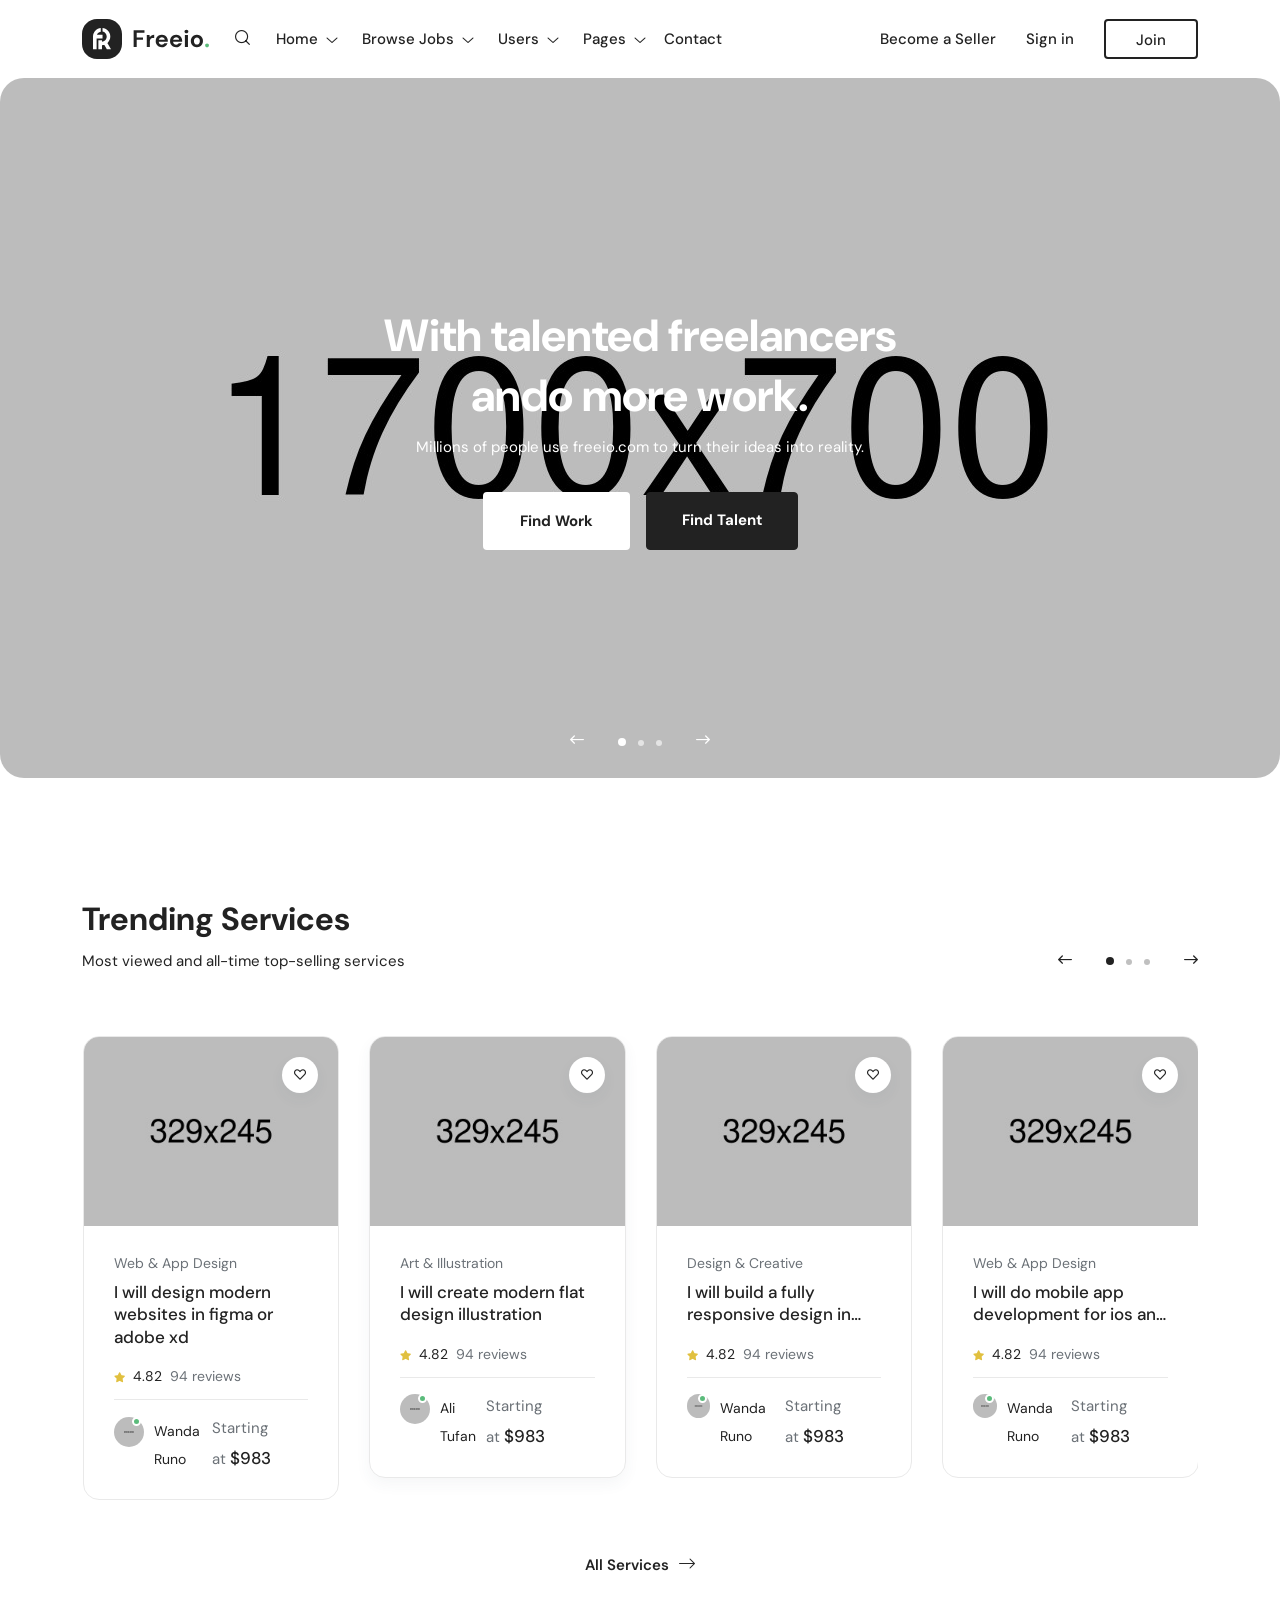
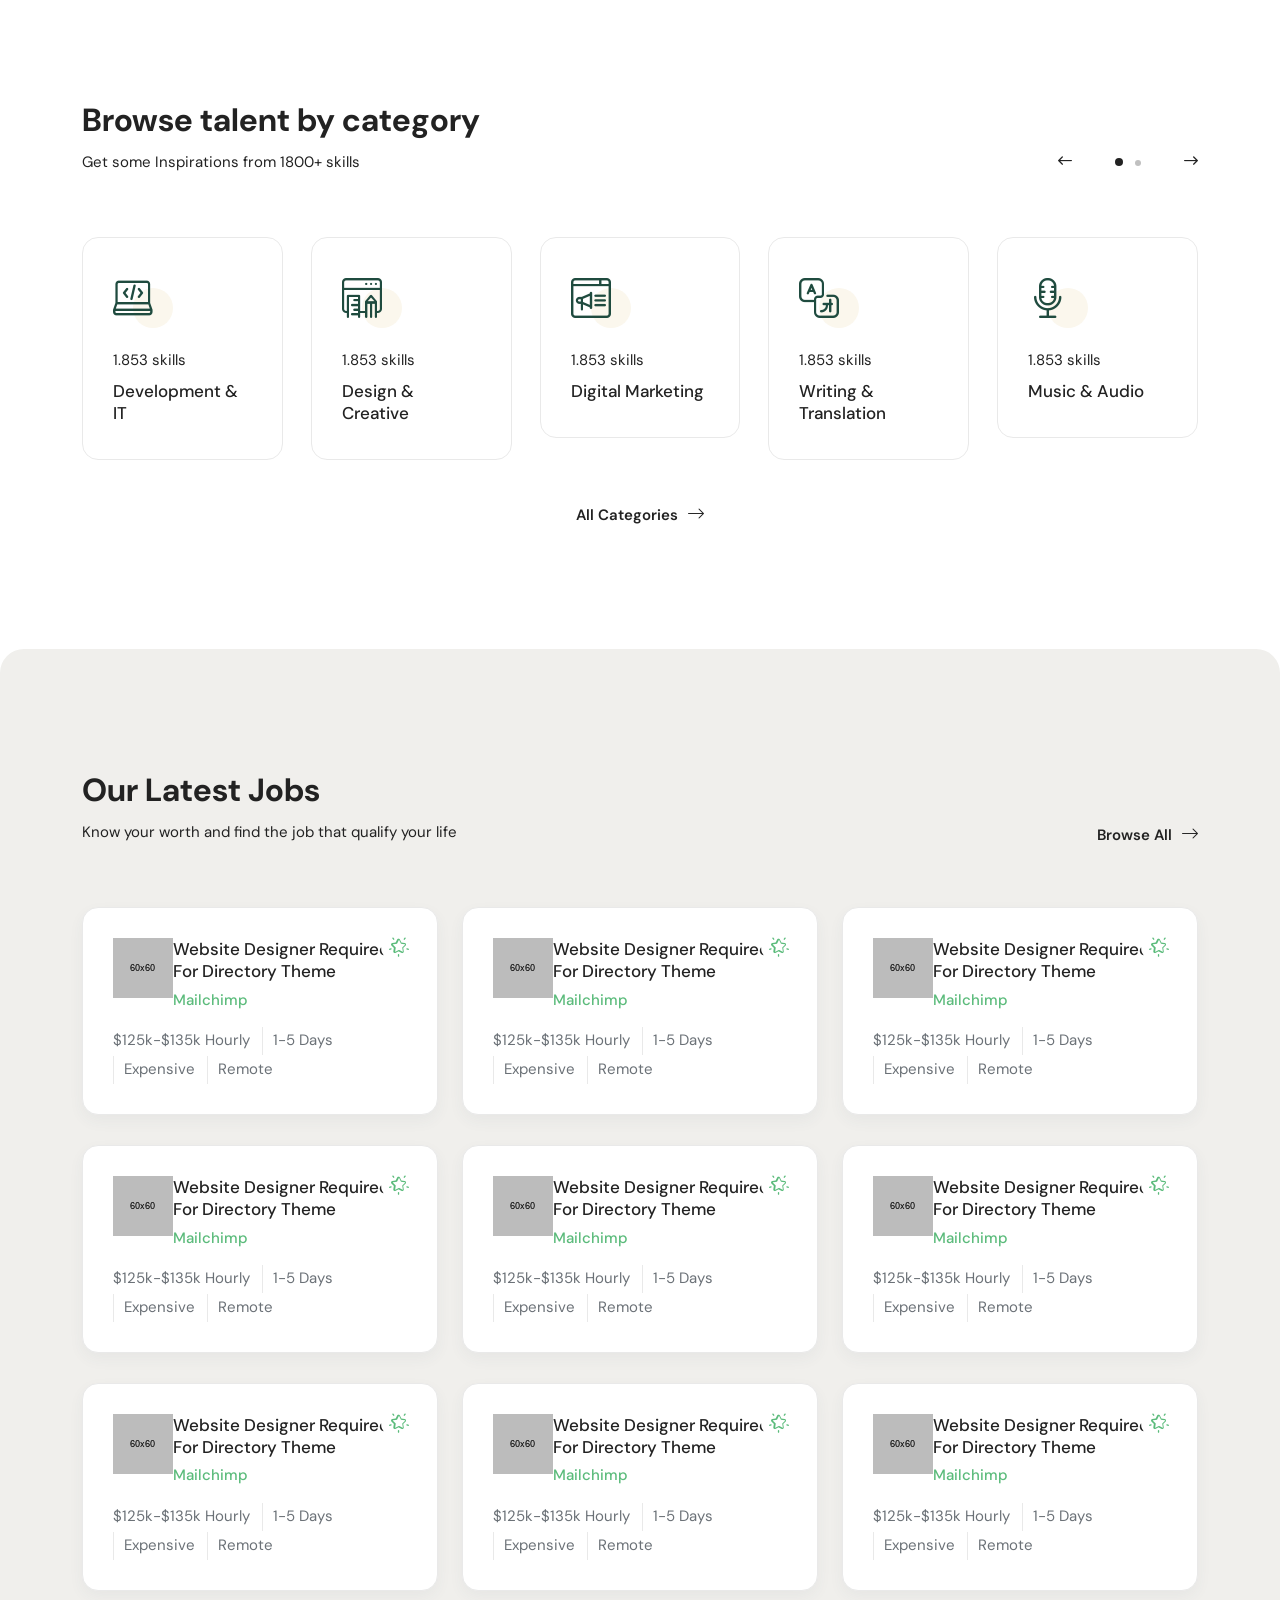
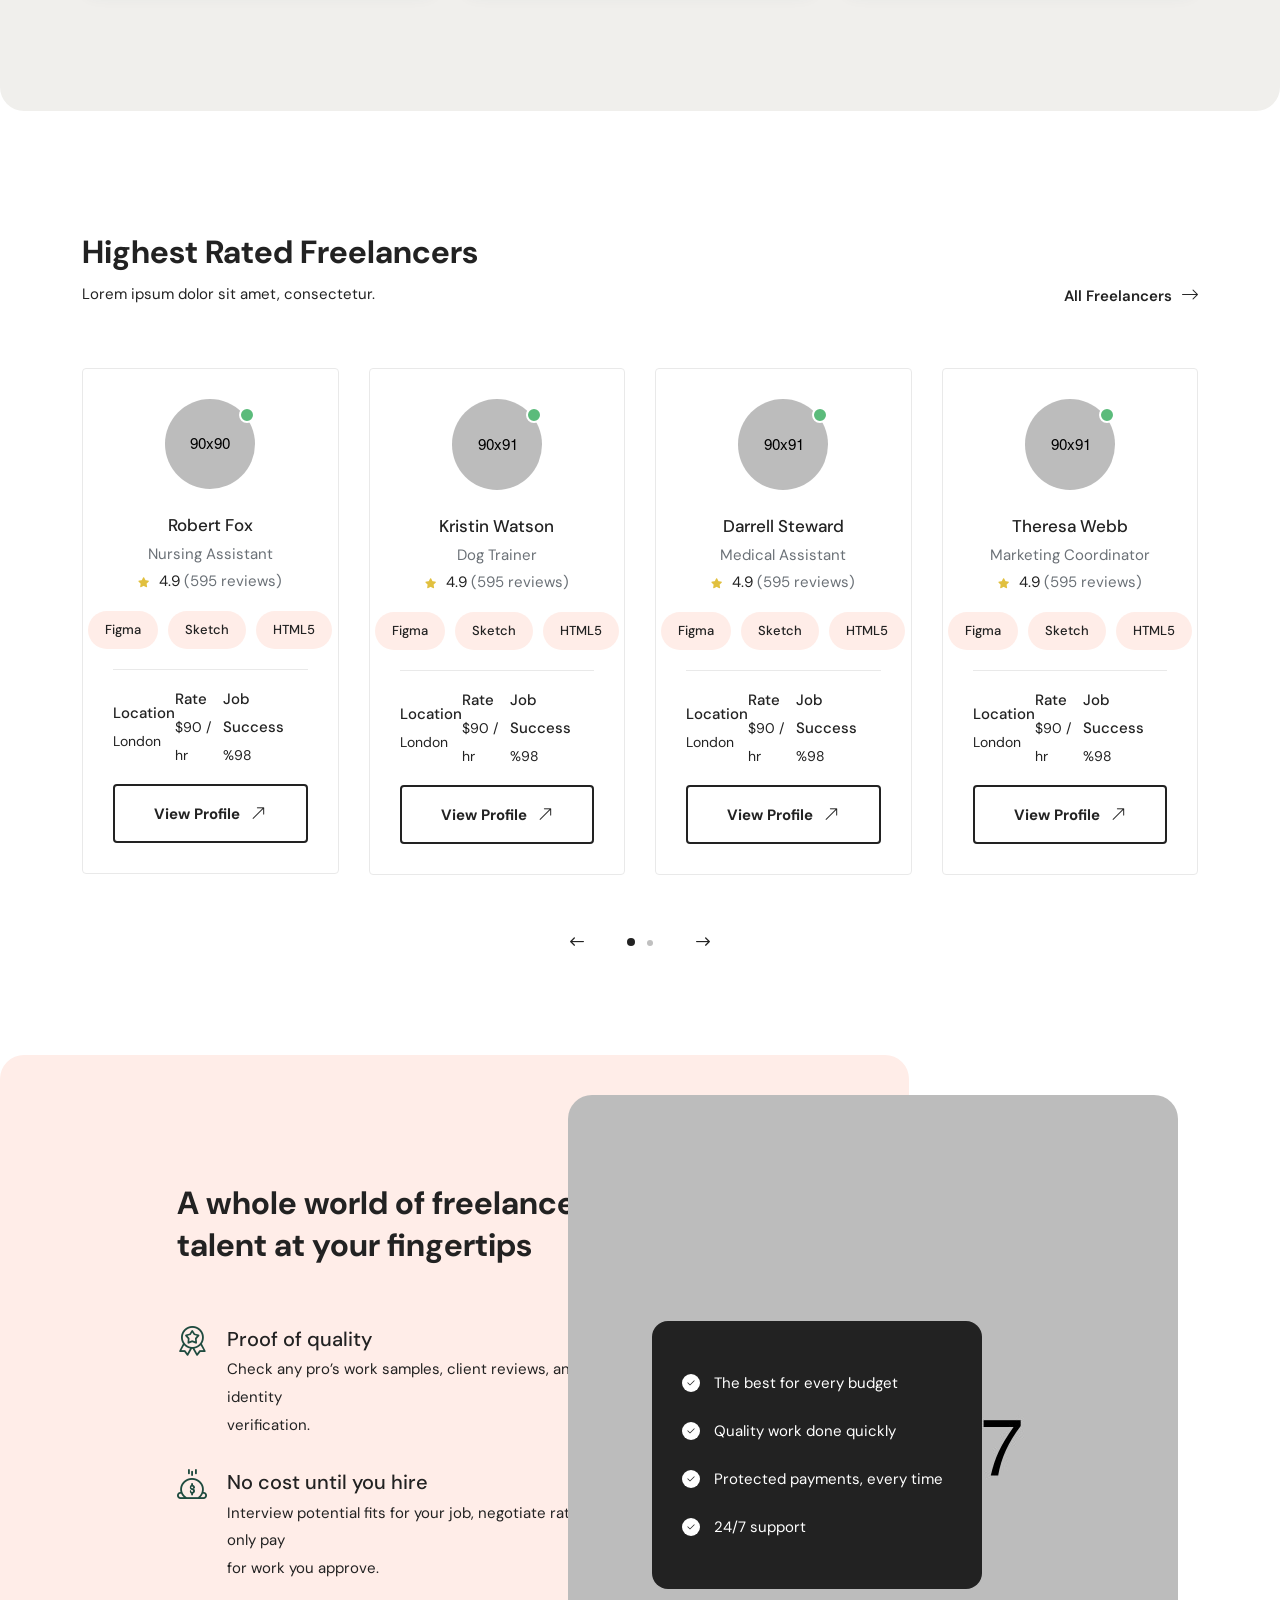
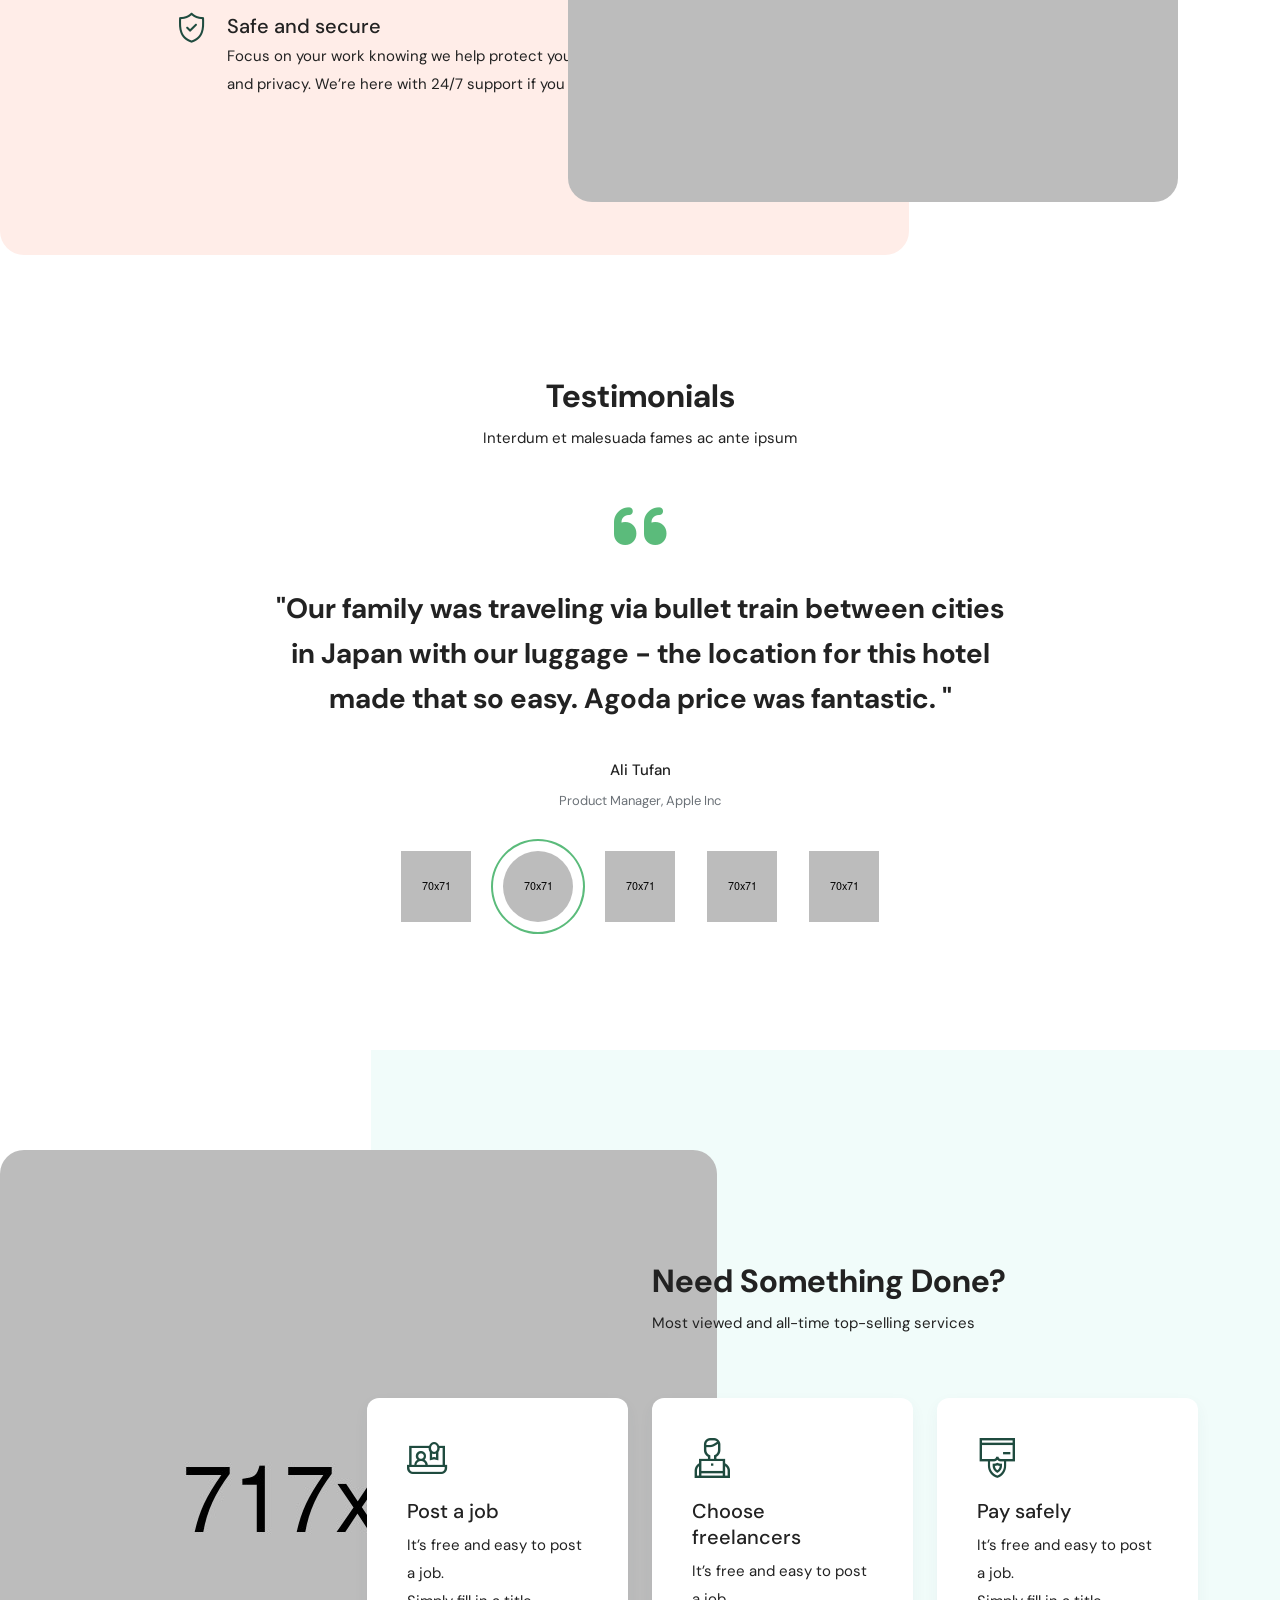
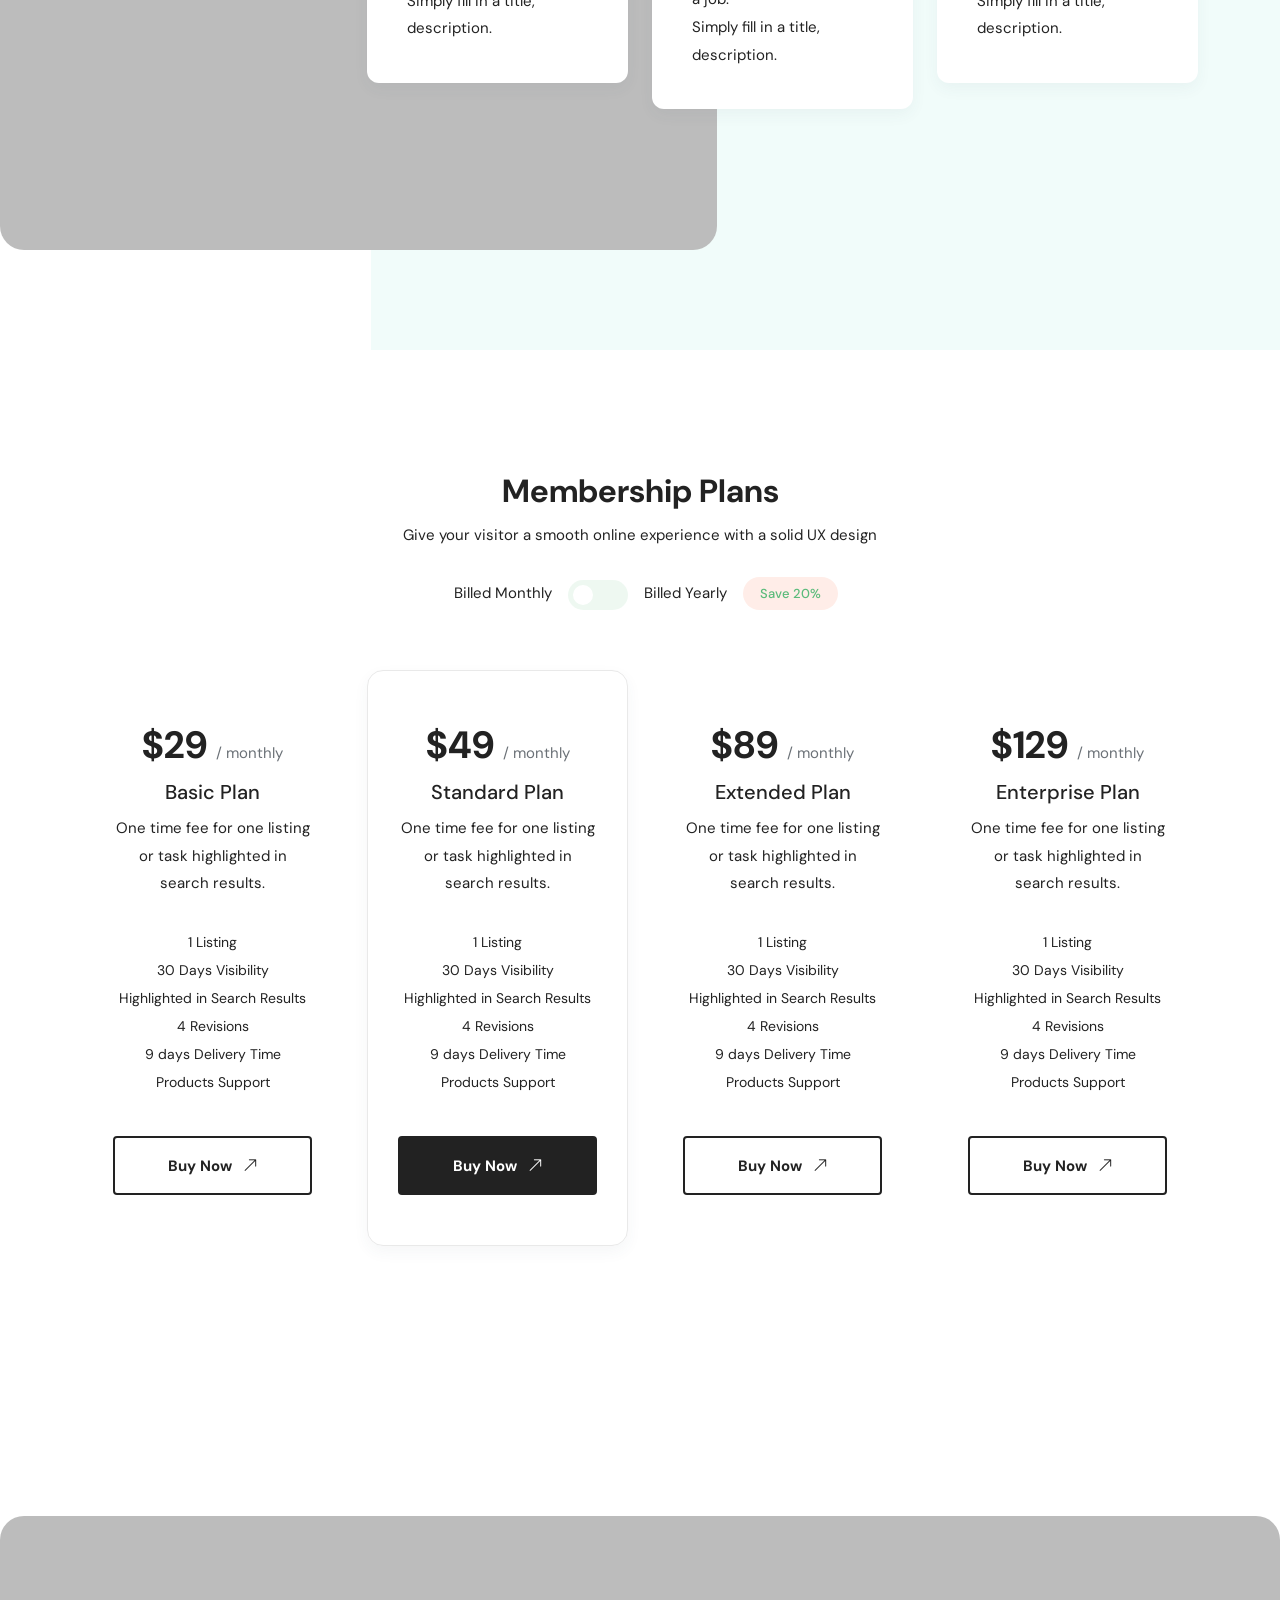
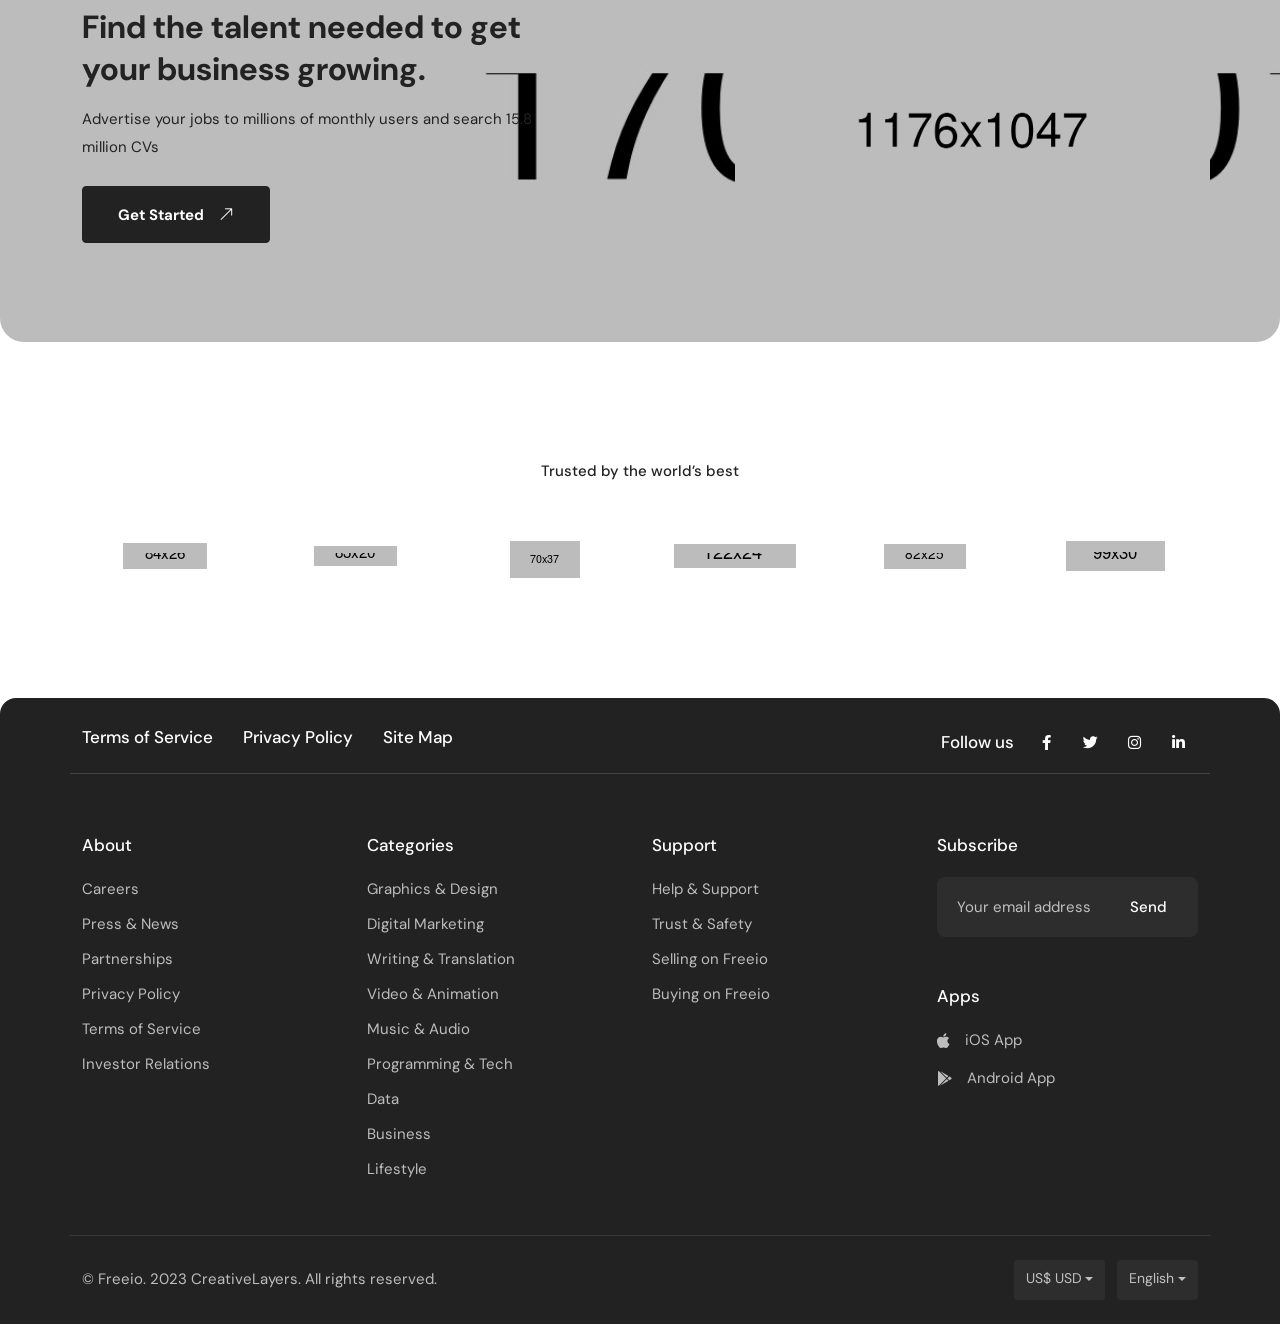
==== main-files/html/index10.html @ 16bd9bf5 "adding template" ====
<!DOCTYPE html>
<html dir="ltr" lang="en">
<head>
<meta charset="utf-8">
<meta http-equiv="X-UA-Compatible" content="IE=edge">
<meta name="viewport" content="width=device-width, initial-scale=1">
<meta name="keywords" content="bidding, fiverr, freelance marketplace, freelancers, freelancing, gigs, hiring, job board, job portal, job posting, jobs marketplace, peopleperhour, proposals, sell services, upwork">
<meta name="description" content="Freeio - Freelance Marketplace HTML Template">
<meta name="CreativeLayers" content="ATFN">
<!-- css file -->
<link rel="stylesheet" href="css/bootstrap.min.css">
<link rel="stylesheet" href="css/jquery-ui.min.css">
<link rel="stylesheet" href="css/ace-responsive-menu.css">
<link rel="stylesheet" href="css/menu.css">
<link rel="stylesheet" href="css/fontawesome.css">
<link rel="stylesheet" href="css/flaticon.css">
<link rel="stylesheet" href="css/bootstrap-select.min.css">
<link rel="stylesheet" href="css/animate.css">
<link rel="stylesheet" href="css/slider.css">
<link rel="stylesheet" href="css/style.css">
<link rel="stylesheet" href="css/ud-custom-spacing.css">
<!-- Responsive stylesheet -->
<link rel="stylesheet" href="css/responsive.css">
<!-- Title -->
<title>Freeio - Freelance Marketplace HTML Template</title>
<!-- Favicon -->
<link href="images/favicon.ico" sizes="128x128" rel="shortcut icon" type="image/x-icon" />
<link href="images/favicon.ico" sizes="128x128" rel="shortcut icon" />
<!-- Apple Touch Icon -->
<link href="images/apple-touch-icon-60x60.png" sizes="60x60" rel="apple-touch-icon">
<link href="images/apple-touch-icon-72x72.png" sizes="72x72" rel="apple-touch-icon">
<link href="images/apple-touch-icon-114x114.png" sizes="114x114" rel="apple-touch-icon">
<link href="images/apple-touch-icon-180x180.png" sizes="180x180" rel="apple-touch-icon">

<!-- HTML5 shim and Respond.js for IE8 support of HTML5 elements and media queries -->
<!-- WARNING: Respond.js doesn't work if you view the page via file:// -->
<!--[if lt IE 9]>
<script src="https://oss.maxcdn.com/html5shiv/3.7.3/html5shiv.min.js"></script>
<script src="https://oss.maxcdn.com/respond/1.4.2/respond.min.js"></script>
<![endif]-->

</head>
<body class="maxw1700 mx-auto">
<div class="wrapper ovh">
  <div class="preloader"></div>
  
  <!-- Main Header Nav -->
  <header class="header-nav nav-innerpage-style stricky main-menu border-0">
    <!-- Ace Responsive Menu -->
    <nav class="posr"> 
      <div class="container posr menu_bdrt1">
        <div class="row align-items-center justify-content-between">
          <div class="col-auto">
            <div class="d-flex align-items-center justify-content-between">
              <div class="logos mr20">
                <a class="header-logo logo2" href="index.html"><img src="images/header-logo-dark.svg" alt="Header Logo"></a>
              </div>
              <a class="login-info mr15" data-bs-toggle="modal" href="#exampleModalToggle" role="button"><span class="flaticon-loupe vam"></span></a>
              <!-- Responsive Menu Structure-->
              <ul id="respMenu" class="ace-responsive-menu" data-menu-style="horizontal">
                <li class="visible_list"> <a class="list-item" href="#"><span class="title">Home</span></a>
                  <!-- Level Two-->
                  <ul>
                    <li><a href="index.html">Home V1</a></li>
                    <li><a href="index2.html">Home V2</a></li>
                    <li><a href="index3.html">Home V3</a></li>
                    <li><a href="index4.html">Home V4</a></li>
                    <li><a href="index5.html">Home V5</a></li>
                    <li><a href="index6.html">Home V6</a></li>
                    <li><a href="index7.html">Home V7</a></li>
                    <li><a href="index8.html">Home V8</a></li>
                    <li><a href="index9.html">Home V9</a></li>
                    <li><a href="index10.html">Home V10</a></li>
                    <li><a href="index11.html">Home V11</a></li>
                    <li><a href="index12.html">Home V12</a></li>
                    <li><a href="index13.html">Home V13</a></li>
                    <li><a href="index14.html">Home V14</a></li>
                    <li><a href="index15.html">Home V15</a></li>
                    <li><a href="index16.html">Home V16</a></li>
                    <li><a href="index17.html">Home V17</a></li>
                    <li><a href="index18.html">Home V18</a></li>
                    <li><a href="index19.html">Home V19</a></li>
                    <li><a href="index20.html">Home V20</a></li>
                  </ul>
                </li>
                <li class="visible_list"> <a class="list-item" href="#"><span class="title">Browse Jobs</span></a>
                  <ul >
                    <li> <a href="#"><span class="title">Services</span></a>
                      <ul>
                        <li><a href="page-service-v1.html">Service v1</a></li>
                        <li><a href="page-service-v2.html">Service v2</a></li>
                        <li><a href="page-service-v3.html">Service v3</a></li>
                        <li><a href="page-service-v4.html">Service v4</a></li>
                        <li><a href="page-service-v5.html">Service v5</a></li>
                        <li><a href="page-service-v6.html">Service v6</a></li>
                        <li><a href="page-service-v7.html">Service v7</a></li>
                        <li><a href="page-service-all.html">Service All</a></li>
                        <li><a href="page-service-single.html">Service Single</a></li>
                        <li><a href="page-service-single-v1.html">Single V1</a></li>
                        <li><a href="page-service-single-v2.html">Single V2</a></li>
                      </ul>
                    </li>
                    <li> <a href="#"><span class="title">Projects</span></a>
                      <ul>
                        <li><a href="page-project-v1.html">Project v1</a></li>
                        <li><a href="page-project-list-v1.html">List v1</a></li>
                        <li><a href="page-project-list-v2.html">List v2</a></li>
                        <li><a href="page-project-list-v3.html">List v3</a></li>
                        <li><a href="page-project-single.html">Project Single</a></li>
                        <li><a href="page-project-single-v1.html">Single V1</a></li>
                        <li><a href="page-project-single-v2.html">Single V2</a></li>
                      </ul>
                    </li>
                    <li> <a href="#"><span class="title">Job View</span></a>
                      <ul>
                        <li><a href="page-job-list-v1.html">Job list v1</a></li>
                        <li><a href="page-job-list-v2.html">Job list v2</a></li>
                        <li><a href="page-job-list-v3.html">Job list V3</a></li>
                        <li><a href="page-job-list-single.html">Job Single</a></li>
                      </ul>
                    </li>
                  </ul>
                </li>
                <li class="visible_list"> <a class="list-item" href="#"><span class="title">Users</span></a>
                  <ul>
                    <li> <a href="#"><span class="title">Dashboard</span></a>
                      <ul>
                        <li><a href="page-dashboard.html">Dashboard</a></li>
                        <li><a href="page-dashboard-proposal.html">Proposal</a></li>
                        <li><a href="page-dashboard-save.html">Saved</a></li>
                        <li><a href="page-dashboard-message.html">Message</a></li>
                        <li><a href="page-dashboard-reviews.html">Reviews</a></li>
                        <li><a href="page-dashboard-invoice.html">Invoice</a></li>
                        <li><a href="page-dashboard-payouts.html">Payouts</a></li>
                        <li><a href="page-dashboard-statement.html">Statement</a></li>
                        <li><a href="page-dashboard-manage-service.html">Manage Service</a></li>
                        <li><a href="page-dashboard-add-service.html">Add Services</a></li>
                        <li><a href="page-dashboard-manage-jobs.html">Manage Jobs</a></li>
                        <li><a href="page-dashboard-manage-project.html">Manage Project</a></li>
                        <li><a href="page-dashboard-create-project.html">Create Project</a></li>
                        <li><a href="page-dashboard-profile.html">My Profile</a></li>
                      </ul>
                    </li>
                    <li> <a href="#"><span class="title">Employee</span></a>
                      <ul>
                        <li><a href="page-employee-v1.html">Employee V1</a></li>
                        <li><a href="page-employee-v2.html">Employee V2</a></li>
                        <li><a href="page-employee-single.html">Employee Single</a></li>
                      </ul>
                    </li>
                    <li> <a href="#"><span class="title">Freelancer</span></a>
                      <ul>
                        <li><a href="page-freelancer-v1.html">Freelancer V1</a></li>
                        <li><a href="page-freelancer-v2.html">Freelancer V2</a></li>
                        <li><a href="page-freelancer-v3.html">Freelancer V3</a></li>
                        <li><a href="page-freelancer-list-v1.html">List V1</a></li>
                        <li><a href="page-freelancer-list-v2.html">List V2</a></li>
                        <li><a href="page-freelancer-list-v3.html">List V3</a></li>
                        <li><a href="page-freelancer-single.html">Freelancer Single</a></li>
                        <li><a href="page-freelancer-single-v1.html">Single V1</a></li>
                        <li><a href="page-freelancer-single-v2.html">Single V2</a></li>
                      </ul>
                    </li>
                    <li> <a href="page-become-seller.html"><span class="title">Become Seller</span></a></li>
                  </ul>
                </li>
                <li class="visible_list"> <a class="list-item" href="#"><span class="title">Pages</span></a>
                  <ul>
                    <li> <a href="#"><span class="title">About</span></a>
                      <ul>
                        <li><a href="page-about.html">About v1</a></li>
                        <li><a href="page-about-v2.html">About v2</a></li>
                      </ul>
                    </li>
                    <li> <a href="#"><span class="title">Blog</span></a>
                      <ul>
                        <li><a href="page-blog-v1.html">List V1</a></li>
                        <li><a href="page-blog-v2.html">List V2</a></li>
                        <li><a href="page-blog-v3.html">List V3</a></li>
                        <li><a href="page-blog-single.html">Single</a></li>
                      </ul>
                    </li>
                    <li> <a href="#"><span class="title">Shop</span></a>
                      <ul>
                        <li><a href="page-shop.html">List</a></li>
                        <li><a href="page-shop-single.html">Single</a></li>
                        <li><a href="page-shop-cart.html">Cart</a></li>
                        <li><a href="page-shop-checkout.html">Checkout</a></li>
                        <li><a href="page-shop-order.html">Order</a></li>
                      </ul>
                    </li>
                    <li><a href="page-contact.html">Contact</a></li>
                    <li><a href="page-error.html">404</a></li>
                    <li><a href="page-faq.html">Faq</a></li>
                    <li><a href="page-help.html">Help</a></li>
                    <li><a href="page-invoice.html">Invoices</a></li>
                    <li><a href="page-login.html">Login</a></li>
                    <li><a href="page-pricing.html">Pricing</a></li>
                    <li><a href="page-register.html">Register</a></li>
                    <li><a href="page-terms.html">Terms</a></li>
                    <li><a href="page-ui-element.html">UI Elements</a></li>
                  </ul>
                </li>
                <li> <a class="list-item" href="page-contact.html">Contact</a></li>
              </ul>
            </div>
          </div>
          <div class="col-auto">
            <div class="d-flex align-items-center">
              <a class="login-info mx15-lg mx30" href="page-become-seller.html"><span class="d-none d-xl-inline-block">Become a</span> Seller</a>
              <a class="login-info mr15-lg mr30" href="page-login.html">Sign in</a>
              <a class="ud-btn btn-white2 add-joining at-home10" href="page-register.html">Join</a>
            </div>
          </div>
        </div>
      </div>
    </nav>
  </header>
  <!-- Search Modal -->
  <div class="search-modal">
    <div class="modal fade" id="exampleModalToggle" aria-hidden="true" aria-labelledby="exampleModalToggleLabel" tabindex="-1">
      <div class="modal-dialog modal-lg">
        <div class="modal-content">
          <div class="modal-header">
            <h5 class="modal-title" id="exampleModalToggleLabel"></h5>
            <button type="button" class="btn-close" data-bs-dismiss="modal" aria-label="Close"><i class="fal fa-xmark"></i></button>
          </div>
          <div class="modal-body">
            <div class="popup-search-field search_area">
              <input type="text" class="form-control border-0" placeholder="What service are you looking for today?">
              <label><span class="far fa-magnifying-glass"></span></label>
              <button class="ud-btn btn-thm" type="submit">Search</button>
            </div>
          </div>
        </div>
      </div>
    </div>
  </div>

  <div class="hiddenbar-body-ovelay"></div>

  <!-- Mobile Nav  -->
  <div id="page" class="mobilie_header_nav stylehome1">
    <div class="mobile-menu">
      <div class="header bdrb1">
        <div class="menu_and_widgets">
          <div class="mobile_menu_bar d-flex justify-content-between align-items-center">
            <a class="mobile_logo" href="#"><img src="images/header-logo-dark.svg" alt=""></a>
            <div class="right-side text-end">
              <a class="" href="page-login.html">join</a>
              <a class="menubar ml30" href="#menu"><img src="images/mobile-dark-nav-icon.svg" alt=""></a>
            </div>
          </div>
        </div>
        <div class="posr"><div class="mobile_menu_close_btn"><span class="far fa-times"></span></div></div>
      </div>
    </div>
    <!-- /.mobile-menu -->
    <nav id="menu" class="">
      <ul>
        <li><span>Home</span>
          <ul>
            <li><a href="index.html">Home V1</a></li>
            <li><a href="index2.html">Home V2</a></li>
            <li><a href="index3.html">Home V3</a></li>
            <li><a href="index4.html">Home V4</a></li>
            <li><a href="index5.html">Home V5</a></li>
            <li><a href="index6.html">Home V6</a></li>
            <li><a href="index7.html">Home V7</a></li>
            <li><a href="index8.html">Home V8</a></li>
            <li><a href="index9.html">Home V9</a></li>
            <li><a href="index10.html">Home V10</a></li>
            <li><a href="index11.html">Home V11</a></li>
            <li><a href="index12.html">Home V12</a></li>
            <li><a href="index13.html">Home V13</a></li>
            <li><a href="index14.html">Home V14</a></li>
            <li><a href="index15.html">Home V15</a></li>
            <li><a href="index16.html">Home V16</a></li>
            <li><a href="index17.html">Home V17</a></li>
            <li><a href="index18.html">Home V18</a></li>
            <li><a href="index19.html">Home V19</a></li>
            <li><a href="index20.html">Home V20</a></li>
          </ul>
        </li>
        <li><span>Browse Jobs</span>
          <ul>
            <li><span>Services</span>
              <ul>
                <li><a href="page-service-v1.html">Service v1</a></li>
                <li><a href="page-service-v2.html">Service v2</a></li>
                <li><a href="page-service-v3.html">Service v3</a></li>
                <li><a href="page-service-v4.html">Service v4</a></li>
                <li><a href="page-service-v5.html">Service v5</a></li>
                <li><a href="page-service-v6.html">Service v6</a></li>
                <li><a href="page-service-v7.html">Service v7</a></li>
                <li><a href="page-service-all.html">Service All</a></li>
                <li><a href="page-service-single.html">Service Single</a></li>
                <li><a href="page-service-single-v1.html">Single V1</a></li>
                <li><a href="page-service-single-v2.html">Single V2</a></li>
              </ul>
            </li>
            <li><span>Projects</span>
              <ul>
                <li><a href="page-project-v1.html">Project v1</a></li>
                <li><a href="page-project-list-v1.html">List v1</a></li>
                <li><a href="page-project-list-v2.html">List v2</a></li>
                <li><a href="page-project-list-v3.html">List v3</a></li>
                <li><a href="page-project-single.html">Project Single</a></li>
                <li><a href="page-project-single-v1.html">Single V1</a></li>
                <li><a href="page-project-single-v2.html">Single V2</a></li>
              </ul>
            </li>
            <li><span>Job View</span>
              <ul>
                <li><a href="page-job-list-v1.html">Job list v1</a></li>
                <li><a href="page-job-list-v2.html">Job list v2</a></li>
                <li><a href="page-job-list-v3.html">Job list V3</a></li>
                <li><a href="page-job-list-single.html">Job Single</a></li>
              </ul>
            </li>
          </ul>
        </li>
        <li><span>Users</span>
          <ul>
            <li><span>Dashboard</span>
              <ul>
                <li><a href="page-dashboard.html">Dashboard</a></li>
                <li><a href="page-dashboard-proposal.html">Proposal</a></li>
                <li><a href="page-dashboard-save.html">Saved</a></li>
                <li><a href="page-dashboard-message.html">Message</a></li>
                <li><a href="page-dashboard-reviews.html">Reviews</a></li>
                <li><a href="page-dashboard-invoice.html">Invoice</a></li>
                <li><a href="page-dashboard-payouts.html">Payouts</a></li>
                <li><a href="page-dashboard-statement.html">Statement</a></li>
                <li><a href="page-dashboard-manage-service.html">Manage Service</a></li>
                <li><a href="page-dashboard-add-service.html">Add Services</a></li>
                <li><a href="page-dashboard-manage-jobs.html">Manage Jobs</a></li>
                <li><a href="page-dashboard-manage-project.html">Manage Project</a></li>
                <li><a href="page-dashboard-create-project.html">Create Project</a></li>
                <li><a href="page-dashboard-profile.html">My Profile</a></li>
              </ul>
            </li>
            <li><span>Employee</span>
              <ul>
                <li><a href="page-employee-v1.html">Employee V1</a></li>
                <li><a href="page-employee-v2.html">Employee V2</a></li>
                <li><a href="page-employee-single.html">Employee Single</a></li>
              </ul>
            </li>
            <li><span>Freelancer</span>
              <ul>
                <li><a href="page-freelancer-v1.html">Freelancer V1</a></li>
                <li><a href="page-freelancer-v2.html">Freelancer V2</a></li>
                <li><a href="page-freelancer-v3.html">Freelancer V3</a></li>
                <li><a href="page-freelancer-list-v1.html">List V1</a></li>
                <li><a href="page-freelancer-list-v2.html">List V2</a></li>
                <li><a href="page-freelancer-list-v3.html">List V3</a></li>
                <li><a href="page-freelancer-single.html">Freelancer Single</a></li>
                <li><a href="page-freelancer-single-v1.html">Single V1</a></li>
                <li><a href="page-freelancer-single-v2.html">Single V2</a></li>
              </ul>
            </li>
            <li><a href="page-become-seller.html">Become Seller</a></li>
          </ul>
        </li>
        <li><span>Pages</span>
          <ul>
            <li><span>About</span>
              <ul>
                <li><a href="page-about.html">About v1</a></li>
                <li><a href="page-about-v2.html">About v2</a></li>
              </ul>
            </li>
            <li><span>Shop</span>
              <ul>
                <li><a href="page-shop.html">List</a></li>
                <li><a href="page-shop-single.html">Single</a></li>
                <li><a href="page-shop-cart.html">Cart</a></li>
                <li><a href="page-shop-checkout.html">Checkout</a></li>
                <li><a href="page-shop-order.html">Order</a></li>
              </ul>
            </li>
            <li><a href="page-contact.html">Contact</a></li>
            <li><a href="page-error.html">404</a></li>
            <li><a href="page-faq.html">Faq</a></li>
            <li><a href="page-help.html">Help</a></li>
            <li><a href="page-invoice.html">Invoices</a></li>
            <li><a href="page-login.html">Login</a></li>
            <li><a href="page-pricing.html">Pricing</a></li>
            <li><a href="page-register.html">Register</a></li>
            <li><a href="page-terms.html">Terms</a></li>
            <li><a href="page-ui-element.html">UI Elements</a></li>
          </ul>
        </li>
        <li><span>Blog</span>
          <ul>
            <li><a href="page-blog-v1.html">List V1</a></li>
            <li><a href="page-blog-v2.html">List V2</a></li>
            <li><a href="page-blog-v3.html">List V3</a></li>
            <li><a href="page-blog-single.html">Single</a></li>
          </ul>
        </li>
        <!-- Only for Mobile View -->
      </ul>
    </nav>
  </div>

  <div class="body_content">
    <!-- Home Banner Style V1 -->
    <section class="hero-home10 bdrs24 p-0 overflow-hidden">
      <div class="container-fluid p-0">
        <div class="row">
          <div class="col-lg-12">
            <div class="main-banner-wrapper home10-hero-content">
              <div class="navi_pagi_bottom_center dots_nav_light banner-style-one slider-1-grid owl-theme owl-carousel">
                <div class="slide slide-one" style="background-image: url(images/home/home-3.jpg);">
                  <div class="container">
                    <div class="row">
                      <div class="col-xl-7 mx-auto text-center">
                        <h3 class="banner-title">With talented freelancers <br class="d-none d-lg-block">ando more work.</h3>
                        <p class="banner-text text-white ff-heading mb30">Millions of people use freeio.com to turn their ideas into reality.</p>
                        <div class="d-sm-flex justify-content-center banner-btn">
                          <a href="page-project-v1.html" class="ud-btn btn-white me-0 me-sm-3">Find Work</a>
                          <a href="page-freelancer-v1.html" class="ud-btn btn-dark">Find Talent</a>
                        </div>
                      </div>
                    </div>
                  </div>
                </div>
                <div class="slide slide-one" style="background-image: url(images/home/home-2.jpg);">
                  <div class="container">
                    <div class="row">
                      <div class="col-xl-7 mx-auto text-center">
                        <h3 class="banner-title">Freelance Services For <br class="d-none d-lg-block">Your Business</h3>
                        <p class="banner-text text-white ff-heading mb30">Millions of people use freeio.com to turn their ideas into reality.</p>
                        <div class="d-sm-flex justify-content-center banner-btn">
                          <a href="page-project-v1.html" class="ud-btn btn-white me-0 me-sm-3">Find Work</a>
                          <a href="page-freelancer-v1.html" class="ud-btn btn-dark">Find Talent</a>
                        </div>
                      </div>
                    </div>
                  </div>
                </div>
                <div class="slide slide-one" style="background-image: url(images/home/home-1.jpg);">
                  <div class="container">
                    <div class="row">
                      <div class="col-xl-7 mx-auto text-center">
                        <h3 class="banner-title">With talented freelancers <br class="d-none d-lg-block">ando more work.</h3>
                        <p class="banner-text text-white ff-heading mb30">Millions of people use freeio.com to turn their ideas into reality.</p>
                        <div class="d-sm-flex justify-content-center banner-btn">
                          <a href="page-project-v1.html" class="ud-btn btn-white me-0 me-sm-3">Find Work</a>
                          <a href="page-freelancer-v1.html" class="ud-btn btn-dark">Find Talent</a>
                        </div>
                      </div>
                    </div>
                  </div>
                </div>
              </div>
              <!-- /.carousel-btn-block banner-carousel-btn --> 
            </div>
            <!-- /.main-banner-wrapper --> 
          </div>
        </div>
      </div>
    </section>

    <!-- Trending Services -->
    <section class="pb-0 pb30-md">
      <div class="container">
        <div class="row align-items-center wow fadeInUp">
          <div class="col-lg-9">
            <div class="main-title">
              <h2 class="title">Trending Services</h2>
              <p class="paragraph">Most viewed and all-time top-selling services</p>
            </div>
          </div>
        </div>
        <div class="row">
          <div class="col-lg-12">
            <div class="navi_pagi_top_right slider-4-grid owl-carousel owl-theme">
              <div class="item">
                <div class="listing-style1 bdrs16">
                  <div class="list-thumb">
                    <img class="w-100" src="images/listings/g-1.jpg" alt="">
                    <a href="" class="listing-fav fz12"><span class="far fa-heart"></span></a>
                  </div>
                  <div class="list-content">
                    <p class="list-text body-color fz14 mb-1">Web & App Design</p>
                    <h5 class="list-title"><a href="page-services-single.html">I will design modern websites in figma or adobe xd</a></h5>
                    <div class="review-meta d-flex align-items-center">
                      <i class="fas fa-star fz10 review-color me-2"></i>
                      <p class="mb-0 body-color fz14"><span class="dark-color me-2">4.82</span>94 reviews</p>
                    </div>
                    <hr class="my-2">
                    <div class="list-meta d-flex justify-content-between align-items-center mt15">
                      <a class="d-flex" href="">
                        <span class="position-relative mr10">
                          <img class="rounded-circle wa" src="images/team/fl-s-1.png" alt="Freelancer Photo">
                          <span class="online-badges"></span>
                        </span>
                        <span class="fz14">Wanda Runo</span>
                      </a>
                      <div class="budget">
                        <p class="mb-0 body-color">Starting at<span class="fz17 fw500 dark-color ms-1">$983</span></p>
                      </div>
                    </div>
                  </div>
                </div>
              </div>
              <div class="item">
                <div class="listing-style1 default-box-shadow1 bdrs16">
                  <div class="list-thumb">
                    <img class="w-100" src="images/listings/g-2.jpg" alt="">
                    <a href="" class="listing-fav fz12"><span class="far fa-heart"></span></a>
                  </div>
                  <div class="list-content">
                    <p class="list-text body-color fz14 mb-1">Art & Illustration</p>
                    <h5 class="list-title"><a href="page-services-single.html">I will create modern flat design illustration</a></h5>
                    <div class="review-meta d-flex align-items-center">
                      <i class="fas fa-star fz10 review-color me-2"></i>
                      <p class="mb-0 body-color fz14"><span class="dark-color me-2">4.82</span>94 reviews</p>
                    </div>
                    <hr class="my-2">
                    <div class="list-meta d-flex justify-content-between align-items-center mt15">
                      <a class="d-flex" href="">
                        <span class="position-relative mr10">
                          <img class="rounded-circle wa" src="images/team/fl-s-2.png" alt="Freelancer Photo">
                          <span class="online-badges"></span>
                        </span>
                        <span class="fz14">Ali Tufan</span>
                      </a>
                      <div class="budget">
                        <p class="mb-0 body-color">Starting at<span class="fz17 fw500 dark-color ms-1">$983</span></p>
                      </div>
                    </div>
                  </div>
                </div>
              </div>
              <div class="item">
                <div class="listing-style1 bdrs16">
                  <div class="list-thumb">
                    <img class="w-100" src="images/listings/g-3.jpg" alt="">
                    <a href="" class="listing-fav fz12"><span class="far fa-heart"></span></a>
                  </div>
                  <div class="list-content">
                    <p class="list-text body-color fz14 mb-1">Design & Creative</p>
                    <h5 class="list-title line-clamp2"><a href="page-services-single.html">I will build a fully responsive design in HTML,CSS, bootstrap, and javascript</a></h5>
                    <div class="review-meta d-flex align-items-center">
                      <i class="fas fa-star fz10 review-color me-2"></i>
                      <p class="mb-0 body-color fz14"><span class="dark-color me-2">4.82</span>94 reviews</p>
                    </div>
                    <hr class="my-2">
                    <div class="list-meta d-flex justify-content-between align-items-center mt15">
                      <a class="d-flex" href="">
                        <span class="position-relative mr10">
                          <img class="rounded-circle" src="images/team/fl-s-3.png" alt="Freelancer Photo">
                          <span class="online-badges"></span>
                        </span>
                        <span class="fz14">Wanda Runo</span>
                      </a>
                      <div class="budget">
                        <p class="mb-0 body-color">Starting at<span class="fz17 fw500 dark-color ms-1">$983</span></p>
                      </div>
                    </div>
                  </div>
                </div>
              </div>
              <div class="item">
                <div class="listing-style1 bdrs16">
                  <div class="list-thumb">
                    <img class="w-100" src="images/listings/g-4.jpg" alt="">
                    <a href="" class="listing-fav fz12"><span class="far fa-heart"></span></a>
                  </div>
                  <div class="list-content">
                    <p class="list-text body-color fz14 mb-1">Web & App Design</p>
                    <h5 class="list-title line-clamp2"><a href="page-services-single.html">I will do mobile app development for ios and android</a></h5>
                    <div class="review-meta d-flex align-items-center">
                      <i class="fas fa-star fz10 review-color me-2"></i>
                      <p class="mb-0 body-color fz14"><span class="dark-color me-2">4.82</span>94 reviews</p>
                    </div>
                    <hr class="my-2">
                    <div class="list-meta d-flex justify-content-between align-items-center mt15">
                      <a class="d-flex" href="">
                        <span class="position-relative mr10">
                          <img class="rounded-circle" src="images/team/fl-s-4.png" alt="Freelancer Photo">
                          <span class="online-badges"></span>
                        </span>
                        <span class="fz14">Wanda Runo</span>
                      </a>
                      <div class="budget">
                        <p class="mb-0 body-color">Starting at<span class="fz17 fw500 dark-color ms-1">$983</span></p>
                      </div>
                    </div>
                  </div>
                </div>
              </div>
              <div class="item">
                <div class="listing-style1 bdrs16">
                  <div class="list-thumb">
                    <img class="w-100" src="images/listings/g-5.jpg" alt="">
                    <a href="" class="listing-fav fz12"><span class="far fa-heart"></span></a>
                  </div>
                  <div class="list-content">
                    <p class="list-text body-color fz14 mb-1">Web & App Design</p>
                    <h5 class="list-title"><a href="page-services-single.html">I will design modern websites in figma or adobe xd</a></h5>
                    <div class="review-meta d-flex align-items-center">
                      <i class="fas fa-star fz10 review-color me-2"></i>
                      <p class="mb-0 body-color fz14"><span class="dark-color me-2">4.82</span>94 reviews</p>
                    </div>
                    <hr class="my-2">
                    <div class="list-meta d-flex justify-content-between align-items-center mt15">
                      <a class="d-flex" href="">
                        <span class="position-relative mr10">
                          <img class="rounded-circle" src="images/team/fl-s-1.png" alt="Freelancer Photo">
                          <span class="online-badges"></span>
                        </span>
                        <span class="fz14">Wanda Runo</span>
                      </a>
                      <div class="budget">
                        <p class="mb-0 body-color">Starting at<span class="fz17 fw500 dark-color ms-1">$983</span></p>
                      </div>
                    </div>
                  </div>
                </div>
              </div>
              <div class="item">
                <div class="listing-style1 bdrs16">
                  <div class="list-thumb">
                    <img class="w-100" src="images/listings/g-6.jpg" alt="">
                    <a href="" class="listing-fav fz12"><span class="far fa-heart"></span></a>
                  </div>
                  <div class="list-content">
                    <p class="list-text body-color fz14 mb-1">Web & App Design</p>
                    <h5 class="list-title"><a href="page-services-single.html">I will design modern websites in figma or adobe xd</a></h5>
                    <div class="review-meta d-flex align-items-center">
                      <i class="fas fa-star fz10 review-color me-2"></i>
                      <p class="mb-0 body-color fz14"><span class="dark-color me-2">4.82</span>94 reviews</p>
                    </div>
                    <hr class="my-2">
                    <div class="list-meta d-flex justify-content-between align-items-center mt15">
                      <a class="d-flex" href="">
                        <span class="position-relative mr10">
                          <img class="rounded-circle" src="images/team/fl-s-2.png" alt="Freelancer Photo">
                          <span class="online-badges"></span>
                        </span>
                        <span class="fz14">Wanda Runo</span>
                      </a>
                      <div class="budget">
                        <p class="mb-0 body-color">Starting at<span class="fz17 fw500 dark-color ms-1">$983</span></p>
                      </div>
                    </div>
                  </div>
                </div>
              </div>
              <div class="item">
                <div class="listing-style1 bdrs16">
                  <div class="list-thumb">
                    <img class="w-100" src="images/listings/g-7.jpg" alt="">
                    <a href="" class="listing-fav fz12"><span class="far fa-heart"></span></a>
                  </div>
                  <div class="list-content">
                    <p class="list-text body-color fz14 mb-1">Design & Creative</p>
                    <h5 class="list-title line-clamp2"><a href="page-services-single.html">I will build a fully responsive design in HTML,CSS, bootstrap, and javascript</a></h5>
                    <div class="review-meta d-flex align-items-center">
                      <i class="fas fa-star fz10 review-color me-2"></i>
                      <p class="mb-0 body-color fz14"><span class="dark-color me-2">4.82</span>94 reviews</p>
                    </div>
                    <hr class="my-2">
                    <div class="list-meta d-flex justify-content-between align-items-center mt15">
                      <a class="d-flex" href="">
                        <span class="position-relative mr10">
                          <img class="rounded-circle" src="images/team/fl-s-3.png" alt="Freelancer Photo">
                          <span class="online-badges"></span>
                        </span>
                        <span class="fz14">Wanda Runo</span>
                      </a>
                      <div class="budget">
                        <p class="mb-0 body-color">Starting at<span class="fz17 fw500 dark-color ms-1">$983</span></p>
                      </div>
                    </div>
                  </div>
                </div>
              </div>
              <div class="item">
                <div class="listing-style1 bdrs16">
                  <div class="list-thumb">
                    <img class="w-100" src="images/listings/g-1.jpg" alt="">
                    <a href="" class="listing-fav fz12"><span class="far fa-heart"></span></a>
                  </div>
                  <div class="list-content">
                    <p class="list-text body-color fz14 mb-1">Web & App Design</p>
                    <h5 class="list-title"><a href="page-services-single.html">I will design modern websites in figma or adobe xd</a></h5>
                    <div class="review-meta d-flex align-items-center">
                      <i class="fas fa-star fz10 review-color me-2"></i>
                      <p class="mb-0 body-color fz14"><span class="dark-color me-2">4.82</span>94 reviews</p>
                    </div>
                    <hr class="my-2">
                    <div class="list-meta d-flex justify-content-between align-items-center mt15">
                      <a class="d-flex" href="">
                        <span class="position-relative mr10">
                          <img class="rounded-circle wa" src="images/team/fl-s-1.png" alt="Freelancer Photo">
                          <span class="online-badges"></span>
                        </span>
                        <span class="fz14">Wanda Runo</span>
                      </a>
                      <div class="budget">
                        <p class="mb-0 body-color">Starting at<span class="fz17 fw500 dark-color ms-1">$983</span></p>
                      </div>
                    </div>
                  </div>
                </div>
              </div>
              <div class="item">
                <div class="listing-style1 bdrs16">
                  <div class="list-thumb">
                    <img class="w-100" src="images/listings/g-2.jpg" alt="">
                    <a href="" class="listing-fav fz12"><span class="far fa-heart"></span></a>
                  </div>
                  <div class="list-content">
                    <p class="list-text body-color fz14 mb-1">Art & Illustration</p>
                    <h5 class="list-title"><a href="page-services-single.html">I will create modern flat design illustration</a></h5>
                    <div class="review-meta d-flex align-items-center">
                      <i class="fas fa-star fz10 review-color me-2"></i>
                      <p class="mb-0 body-color fz14"><span class="dark-color me-2">4.82</span>94 reviews</p>
                    </div>
                    <hr class="my-2">
                    <div class="list-meta d-flex justify-content-between align-items-center mt15">
                      <a class="d-flex" href="">
                        <span class="position-relative mr10">
                          <img class="rounded-circle wa" src="images/team/fl-s-2.png" alt="Freelancer Photo">
                          <span class="online-badges"></span>
                        </span>
                        <span class="fz14">Ali Tufan</span>
                      </a>
                      <div class="budget">
                        <p class="mb-0 body-color">Starting at<span class="fz17 fw500 dark-color ms-1">$983</span></p>
                      </div>
                    </div>
                  </div>
                </div>
              </div>
            </div>
            <div class="text-center mt20">
              <a class="ud-btn2" href="page-service-single.html">All Services<i class="fal fa-arrow-right-long"></i></a>
            </div>
          </div>
        </div>
      </div>
    </section>

    <!-- Talent by category -->
    <section class="pb40-md">
      <div class="container">
        <div class="row align-items-center wow fadeInUp" data-wow-delay="300ms">
          <div class="col-lg-9">
            <div class="main-title2">
              <h2 class="title">Browse talent by category</h2>
              <p class="paragraph">Get some Inspirations from 1800+ skills</p>
            </div>
          </div>
        </div>
        <div class="row wow fadeInUp">
          <div class="col-lg-12">
            <div class="category-slider-home10 navi_pagi_top_right slider-7-grid owl-carousel owl-theme wow fadeInUp">
              <div class="item">
                <div class="iconbox-style1 bdr1 bdrs16">
                  <div class="icon"><span class="flaticon-developer"></span></div>
                  <div class="details mt20">
                    <p class="text mb5">1.853 skills</p>
                    <h5 class="title">Development & IT</h5>
                  </div>
                </div>
              </div>
              <div class="item">
                <div class="iconbox-style1 bdr1 bdrs16">
                  <div class="icon"><span class="flaticon-web-design-1"></span></div>
                  <div class="details mt20">
                    <p class="text mb5">1.853 skills</p>
                    <h5 class="title">Design & Creative</h5>
                  </div>
                </div>
              </div>
              <div class="item">
                <div class="iconbox-style1 bdr1 bdrs16">
                  <div class="icon"><span class="flaticon-digital-marketing"></span></div>
                  <div class="details mt20">
                    <p class="text mb5">1.853 skills</p>
                    <h5 class="title">Digital Marketing</h5>
                  </div>
                </div>
              </div>
              <div class="item">
                <div class="iconbox-style1 bdr1 bdrs16">
                  <div class="icon"><span class="flaticon-translator"></span></div>
                  <div class="details mt20">
                    <p class="text mb5">1.853 skills</p>
                    <h5 class="title">Writing & Translation</h5>
                  </div>
                </div>
              </div>
              <div class="item">
                <div class="iconbox-style1 bdr1 bdrs16">
                  <div class="icon"><span class="flaticon-microphone"></span></div>
                  <div class="details mt20">
                    <p class="text mb5">1.853 skills</p>
                    <h5 class="title">Music & Audio</h5>
                  </div>
                </div>
              </div>
              <div class="item">
                <div class="iconbox-style1 bdr1 bdrs16">
                  <div class="icon"><span class="flaticon-video-file"></span></div>
                  <div class="details mt20">
                    <p class="text mb5">1.853 skills</p>
                    <h5 class="title">Video & Animation</h5>
                  </div>
                </div>
              </div>
              <div class="item">
                <div class="iconbox-style1 bdr1 bdrs16">
                  <div class="icon"><span class="flaticon-ruler"></span></div>
                  <div class="details mt20">
                    <p class="text mb5">1.853 skills</p>
                    <h5 class="title">Engineering & Architecture</h5>
                  </div>
                </div>
              </div>
              <div class="item">
                <div class="iconbox-style1 bdr1 bdrs16">
                  <div class="icon"><span class="flaticon-goal"></span></div>
                  <div class="details mt20">
                    <p class="text mb5">1.853 skills</p>
                    <h5 class="title">Finance & Accounting</h5>
                  </div>
                </div>
              </div>
            </div>
            <div class="text-center mt10">
              <a class="ud-btn2" href="page-service-single.html">All Categories<i class="fal fa-arrow-right-long"></i></a>
            </div>
          </div>
        </div>
      </div>
    </section>

    <!-- Latest Jobs -->
    <section class="hover-bgc-color pb90 pb30-md bdrs24">
      <div class="container">
        <div class="row align-items-center wow fadeInUp">
          <div class="col-lg-9">
            <div class="main-title">
              <h2 class="title">Our Latest Jobs</h2>
              <p class="paragraph">Know your worth and find the job that qualify your life</p>
            </div>
          </div>
          <div class="col-lg-3">
            <div class="text-start text-lg-end mb-4 mb-lg-2">
              <a class="ud-btn2" href="page-job-list-v1.html">Browse All<i class="fal fa-arrow-right-long"></i></a>
            </div>
          </div>
        </div>
        <div class="row">
          <div class="col-sm-6 col-xl-4">
            <div class="job-list-style1 default-box-shadow1 bdrs16 bdr1">
              <div class="d-xl-flex align-items-start">
                <div class="icon d-flex align-items-center mb20">
                  <img class="wa" src="images/team/client-2.png" alt="">
                  <span class="fav-icon flaticon-star"></span>
                </div>
                <div class="details ml20 ml0-xl">
                  <h5>Website Designer Required For Directory Theme</h5>
                  <h6 class="mb-3 text-thm">Mailchimp</h6>
                </div>
              </div>
              <p class="list-inline-item mb-0">$125k-$135k Hourly</p>
              <p class="list-inline-item mb-0 bdrl1 pl10">1-5 Days</p>
              <p class="list-inline-item mb-0 bdrl1 pl10">Expensive</p>
              <p class="list-inline-item mb-0 bdrl1 pl10">Remote</p>
            </div>
          </div>
          <div class="col-sm-6 col-xl-4">
            <div class="job-list-style1 default-box-shadow1 bdrs16 bdr1">
              <div class="d-xl-flex align-items-start">
                <div class="icon d-flex align-items-center mb20">
                  <img class="wa" src="images/team/client-1.png" alt="">
                  <span class="fav-icon flaticon-star"></span>
                </div>
                <div class="details ml20 ml0-xl">
                  <h5>Website Designer Required For Directory Theme</h5>
                  <h6 class="mb-3 text-thm">Mailchimp</h6>
                </div>
              </div>
              <p class="list-inline-item mb-0">$125k-$135k Hourly</p>
              <p class="list-inline-item mb-0 bdrl1 pl10">1-5 Days</p>
              <p class="list-inline-item mb-0 bdrl1 pl10">Expensive</p>
              <p class="list-inline-item mb-0 bdrl1 pl10">Remote</p>
            </div>
          </div>
          <div class="col-sm-6 col-xl-4">
            <div class="job-list-style1 default-box-shadow1 bdrs16 bdr1">
              <div class="d-xl-flex align-items-start">
                <div class="icon d-flex align-items-center mb20">
                  <img class="wa" src="images/team/client-6.png" alt="">
                  <span class="fav-icon flaticon-star"></span>
                </div>
                <div class="details ml20 ml0-xl">
                  <h5>Website Designer Required For Directory Theme</h5>
                  <h6 class="mb-3 text-thm">Mailchimp</h6>
                </div>
              </div>
              <p class="list-inline-item mb-0">$125k-$135k Hourly</p>
              <p class="list-inline-item mb-0 bdrl1 pl10">1-5 Days</p>
              <p class="list-inline-item mb-0 bdrl1 pl10">Expensive</p>
              <p class="list-inline-item mb-0 bdrl1 pl10">Remote</p>
            </div>
          </div>
          <div class="col-sm-6 col-xl-4">
            <div class="job-list-style1 default-box-shadow1 bdrs16 bdr1">
              <div class="d-xl-flex align-items-start">
                <div class="icon d-flex align-items-center mb20">
                  <img class="wa" src="images/team/client-3.png" alt="">
                  <span class="fav-icon flaticon-star"></span>
                </div>
                <div class="details ml20 ml0-xl">
                  <h5>Website Designer Required For Directory Theme</h5>
                  <h6 class="mb-3 text-thm">Mailchimp</h6>
                </div>
              </div>
              <p class="list-inline-item mb-0">$125k-$135k Hourly</p>
              <p class="list-inline-item mb-0 bdrl1 pl10">1-5 Days</p>
              <p class="list-inline-item mb-0 bdrl1 pl10">Expensive</p>
              <p class="list-inline-item mb-0 bdrl1 pl10">Remote</p>
            </div>
          </div>
          <div class="col-sm-6 col-xl-4">
            <div class="job-list-style1 default-box-shadow1 bdrs16 bdr1">
              <div class="d-xl-flex align-items-start">
                <div class="icon d-flex align-items-center mb20">
                  <img class="wa" src="images/team/client-4.png" alt="">
                  <span class="fav-icon flaticon-star"></span>
                </div>
                <div class="details ml20 ml0-xl">
                  <h5>Website Designer Required For Directory Theme</h5>
                  <h6 class="mb-3 text-thm">Mailchimp</h6>
                </div>
              </div>
              <p class="list-inline-item mb-0">$125k-$135k Hourly</p>
              <p class="list-inline-item mb-0 bdrl1 pl10">1-5 Days</p>
              <p class="list-inline-item mb-0 bdrl1 pl10">Expensive</p>
              <p class="list-inline-item mb-0 bdrl1 pl10">Remote</p>
            </div>
          </div>
          <div class="col-sm-6 col-xl-4">
            <div class="job-list-style1 default-box-shadow1 bdrs16 bdr1">
              <div class="d-xl-flex align-items-start">
                <div class="icon d-flex align-items-center mb20">
                  <img class="wa" src="images/team/client-5.png" alt="">
                  <span class="fav-icon flaticon-star"></span>
                </div>
                <div class="details ml20 ml0-xl">
                  <h5>Website Designer Required For Directory Theme</h5>
                  <h6 class="mb-3 text-thm">Mailchimp</h6>
                </div>
              </div>
              <p class="list-inline-item mb-0">$125k-$135k Hourly</p>
              <p class="list-inline-item mb-0 bdrl1 pl10">1-5 Days</p>
              <p class="list-inline-item mb-0 bdrl1 pl10">Expensive</p>
              <p class="list-inline-item mb-0 bdrl1 pl10">Remote</p>
            </div>
          </div>
          <div class="col-sm-6 col-xl-4">
            <div class="job-list-style1 default-box-shadow1 bdrs16 bdr1">
              <div class="d-xl-flex align-items-start">
                <div class="icon d-flex align-items-center mb20">
                  <img class="wa" src="images/team/client-8.png" alt="">
                  <span class="fav-icon flaticon-star"></span>
                </div>
                <div class="details ml20 ml0-xl">
                  <h5>Website Designer Required For Directory Theme</h5>
                  <h6 class="mb-3 text-thm">Mailchimp</h6>
                </div>
              </div>
              <p class="list-inline-item mb-0">$125k-$135k Hourly</p>
              <p class="list-inline-item mb-0 bdrl1 pl10">1-5 Days</p>
              <p class="list-inline-item mb-0 bdrl1 pl10">Expensive</p>
              <p class="list-inline-item mb-0 bdrl1 pl10">Remote</p>
            </div>
          </div>
          <div class="col-sm-6 col-xl-4">
            <div class="job-list-style1 default-box-shadow1 bdrs16 bdr1">
              <div class="d-xl-flex align-items-start">
                <div class="icon d-flex align-items-center mb20">
                  <img class="wa" src="images/team/client-7.png" alt="">
                  <span class="fav-icon flaticon-star"></span>
                </div>
                <div class="details ml20 ml0-xl">
                  <h5>Website Designer Required For Directory Theme</h5>
                  <h6 class="mb-3 text-thm">Mailchimp</h6>
                </div>
              </div>
              <p class="list-inline-item mb-0">$125k-$135k Hourly</p>
              <p class="list-inline-item mb-0 bdrl1 pl10">1-5 Days</p>
              <p class="list-inline-item mb-0 bdrl1 pl10">Expensive</p>
              <p class="list-inline-item mb-0 bdrl1 pl10">Remote</p>
            </div>
          </div>
          <div class="col-sm-6 col-xl-4">
            <div class="job-list-style1 default-box-shadow1 bdrs16 bdr1">
              <div class="d-xl-flex align-items-start">
                <div class="icon d-flex align-items-center mb20">
                  <img class="wa" src="images/team/client-2.png" alt="">
                  <span class="fav-icon flaticon-star"></span>
                </div>
                <div class="details ml20 ml0-xl">
                  <h5>Website Designer Required For Directory Theme</h5>
                  <h6 class="mb-3 text-thm">Mailchimp</h6>
                </div>
              </div>
              <p class="list-inline-item mb-0">$125k-$135k Hourly</p>
              <p class="list-inline-item mb-0 bdrl1 pl10">1-5 Days</p>
              <p class="list-inline-item mb-0 bdrl1 pl10">Expensive</p>
              <p class="list-inline-item mb-0 bdrl1 pl10">Remote</p>
            </div>
          </div>
        </div>
      </div>
    </section>

    <!-- Highest Rated Freelancers -->
    <section class="">
      <div class="container">
        <div class="row align-items-center wow fadeInUp">
          <div class="col-lg-9">
            <div class="main-title">
              <h2 class="title">Highest Rated Freelancers</h2>
              <p class="paragraph">Lorem ipsum dolor sit amet, consectetur.</p>
            </div>
          </div>
          <div class="col-lg-3">
            <div class="text-start text-lg-end mb-4 mb-lg-2">
              <a class="ud-btn2" href="page-freelancer-v1.html">All Freelancers<i class="fal fa-arrow-right-long"></i></a>
            </div>
          </div>
        </div>
        <div class="row">
          <div class="col-lg-12">
            <div class="team-slider-home10 navi_pagi_bottom_center slider-4-grid owl-carousel owl-theme">
              <div class="item">
                <div class="freelancer-style1 text-center bdr1 hover-box-shadow mb60">
                  <div class="thumb w90 mb25 mx-auto position-relative rounded-circle">
                    <img class="rounded-circle mx-auto" src="images/team/fl-1.png" alt="">
                    <span class="online"></span>
                  </div>
                  <div class="details">
                    <h5 class="title mb-1">Robert Fox</h5>
                    <p class="mb-0">Nursing Assistant</p>
                    <div class="review"><p><i class="fas fa-star fz10 review-color pr10"></i><span class="dark-color">4.9</span> (595 reviews)</p></div>
                    <div class="skill-tags d-flex align-items-center justify-content-center mb5">
                      <span class="tag">Figma</span>
                      <span class="tag mx10">Sketch</span>
                      <span class="tag">HTML5</span>
                    </div>
                    <hr class="opacity-100 mt20 mb15">
                    <div class="fl-meta d-flex align-items-center justify-content-between">
                      <a class="meta fw500 text-start">Location<br><span class="fz14 fw400">London</span></a>
                      <a class="meta fw500 text-start">Rate<br><span class="fz14 fw400">$90 / hr</span></a>
                      <a class="meta fw500 text-start">Job Success<br><span class="fz14 fw400">%98</span></a>
                    </div>
                    <div class="d-grid mt15">
                      <a href="page-freelancer-single.html" class="ud-btn btn-white2">View Profile<i class="fal fa-arrow-right-long"></i></a>
                    </div>
                  </div>
                </div>
              </div>
              <div class="item">
                <div class="freelancer-style1 text-center bdr1 hover-box-shadow mb60">
                  <div class="thumb w90 mb25 mx-auto position-relative rounded-circle">
                    <img class="rounded-circle mx-auto" src="images/team/fl-2.png" alt="">
                    <span class="online"></span>
                  </div>
                  <div class="details">
                    <h5 class="title mb-1">Kristin Watson</h5>
                    <p class="mb-0">Dog Trainer</p>
                    <div class="review"><p><i class="fas fa-star fz10 review-color pr10"></i><span class="dark-color">4.9</span> (595 reviews)</p></div>
                    <div class="skill-tags d-flex align-items-center justify-content-center mb5">
                      <span class="tag">Figma</span>
                      <span class="tag mx10">Sketch</span>
                      <span class="tag">HTML5</span>
                    </div>
                    <hr class="opacity-100 mt20 mb15">
                    <div class="fl-meta d-flex align-items-center justify-content-between">
                      <a class="meta fw500 text-start">Location<br><span class="fz14 fw400">London</span></a>
                      <a class="meta fw500 text-start">Rate<br><span class="fz14 fw400">$90 / hr</span></a>
                      <a class="meta fw500 text-start">Job Success<br><span class="fz14 fw400">%98</span></a>
                    </div>
                    <div class="d-grid mt15">
                      <a href="page-freelancer-single.html" class="ud-btn btn-white2">View Profile<i class="fal fa-arrow-right-long"></i></a>
                    </div>
                  </div>
                </div>
              </div>
              <div class="item">
                <div class="freelancer-style1 text-center bdr1 hover-box-shadow mb60">
                  <div class="thumb w90 mb25 mx-auto position-relative rounded-circle">
                    <img class="rounded-circle mx-auto" src="images/team/fl-3.png" alt="">
                    <span class="online"></span>
                  </div>
                  <div class="details">
                    <h5 class="title mb-1">Darrell Steward</h5>
                    <p class="mb-0">Medical Assistant</p>
                    <div class="review"><p><i class="fas fa-star fz10 review-color pr10"></i><span class="dark-color">4.9</span> (595 reviews)</p></div>
                    <div class="skill-tags d-flex align-items-center justify-content-center mb5">
                      <span class="tag">Figma</span>
                      <span class="tag mx10">Sketch</span>
                      <span class="tag">HTML5</span>
                    </div>
                    <hr class="opacity-100 mt20 mb15">
                    <div class="fl-meta d-flex align-items-center justify-content-between">
                      <a class="meta fw500 text-start">Location<br><span class="fz14 fw400">London</span></a>
                      <a class="meta fw500 text-start">Rate<br><span class="fz14 fw400">$90 / hr</span></a>
                      <a class="meta fw500 text-start">Job Success<br><span class="fz14 fw400">%98</span></a>
                    </div>
                    <div class="d-grid mt15">
                      <a href="page-freelancer-single.html" class="ud-btn btn-white2">View Profile<i class="fal fa-arrow-right-long"></i></a>
                    </div>
                  </div>
                </div>
              </div>
              <div class="item">
                <div class="freelancer-style1 text-center bdr1 hover-box-shadow mb60">
                  <div class="thumb w90 mb25 mx-auto position-relative rounded-circle">
                    <img class="rounded-circle mx-auto" src="images/team/fl-4.png" alt="">
                    <span class="online"></span>
                  </div>
                  <div class="details">
                    <h5 class="title mb-1">Theresa Webb</h5>
                    <p class="mb-0">Marketing Coordinator</p>
                    <div class="review"><p><i class="fas fa-star fz10 review-color pr10"></i><span class="dark-color">4.9</span> (595 reviews)</p></div>
                    <div class="skill-tags d-flex align-items-center justify-content-center mb5">
                      <span class="tag">Figma</span>
                      <span class="tag mx10">Sketch</span>
                      <span class="tag">HTML5</span>
                    </div>
                    <hr class="opacity-100 mt20 mb15">
                    <div class="fl-meta d-flex align-items-center justify-content-between">
                      <a class="meta fw500 text-start">Location<br><span class="fz14 fw400">London</span></a>
                      <a class="meta fw500 text-start">Rate<br><span class="fz14 fw400">$90 / hr</span></a>
                      <a class="meta fw500 text-start">Job Success<br><span class="fz14 fw400">%98</span></a>
                    </div>
                    <div class="d-grid mt15">
                      <a href="page-freelancer-single.html" class="ud-btn btn-white2">View Profile<i class="fal fa-arrow-right-long"></i></a>
                    </div>
                  </div>
                </div>
              </div>
              <div class="item">
                <div class="freelancer-style1 text-center bdr1 hover-box-shadow mb60">
                  <div class="thumb w90 mb25 mx-auto position-relative rounded-circle">
                    <img class="rounded-circle mx-auto" src="images/team/fl-1.png" alt="">
                    <span class="online"></span>
                  </div>
                  <div class="details">
                    <h5 class="title mb-1">Robert Fox</h5>
                    <p class="mb-0">Nursing Assistant</p>
                    <div class="review"><p><i class="fas fa-star fz10 review-color pr10"></i><span class="dark-color">4.9</span> (595 reviews)</p></div>
                    <div class="skill-tags d-flex align-items-center justify-content-center mb5">
                      <span class="tag">Figma</span>
                      <span class="tag mx10">Sketch</span>
                      <span class="tag">HTML5</span>
                    </div>
                    <hr class="opacity-100 mt20 mb15">
                    <div class="fl-meta d-flex align-items-center justify-content-between">
                      <a class="meta fw500 text-start">Location<br><span class="fz14 fw400">London</span></a>
                      <a class="meta fw500 text-start">Rate<br><span class="fz14 fw400">$90 / hr</span></a>
                      <a class="meta fw500 text-start">Job Success<br><span class="fz14 fw400">%98</span></a>
                    </div>
                    <div class="d-grid mt15">
                      <a href="page-freelancer-single.html" class="ud-btn btn-white2">View Profile<i class="fal fa-arrow-right-long"></i></a>
                    </div>
                  </div>
                </div>
              </div>
              <div class="item">
                <div class="freelancer-style1 text-center bdr1 hover-box-shadow mb60">
                  <div class="thumb w90 mb25 mx-auto position-relative rounded-circle">
                    <img class="rounded-circle mx-auto" src="images/team/fl-2.png" alt="">
                    <span class="online"></span>
                  </div>
                  <div class="details">
                    <h5 class="title mb-1">Kristin Watson</h5>
                    <p class="mb-0">Dog Trainer</p>
                    <div class="review"><p><i class="fas fa-star fz10 review-color pr10"></i><span class="dark-color">4.9</span> (595 reviews)</p></div>
                    <div class="skill-tags d-flex align-items-center justify-content-center mb5">
                      <span class="tag">Figma</span>
                      <span class="tag mx10">Sketch</span>
                      <span class="tag">HTML5</span>
                    </div>
                    <hr class="opacity-100 mt20 mb15">
                    <div class="fl-meta d-flex align-items-center justify-content-between">
                      <a class="meta fw500 text-start">Location<br><span class="fz14 fw400">London</span></a>
                      <a class="meta fw500 text-start">Rate<br><span class="fz14 fw400">$90 / hr</span></a>
                      <a class="meta fw500 text-start">Job Success<br><span class="fz14 fw400">%98</span></a>
                    </div>
                    <div class="d-grid mt15">
                      <a href="page-freelancer-single.html" class="ud-btn btn-white2">View Profile<i class="fal fa-arrow-right-long"></i></a>
                    </div>
                  </div>
                </div>
              </div>
              <div class="item">
                <div class="freelancer-style1 text-center bdr1 hover-box-shadow mb60">
                  <div class="thumb w90 mb25 mx-auto position-relative rounded-circle">
                    <img class="rounded-circle mx-auto" src="images/team/fl-3.png" alt="">
                    <span class="online"></span>
                  </div>
                  <div class="details">
                    <h5 class="title mb-1">Darrell Steward</h5>
                    <p class="mb-0">Medical Assistant</p>
                    <div class="review"><p><i class="fas fa-star fz10 review-color pr10"></i><span class="dark-color">4.9</span> (595 reviews)</p></div>
                    <div class="skill-tags d-flex align-items-center justify-content-center mb5">
                      <span class="tag">Figma</span>
                      <span class="tag mx10">Sketch</span>
                      <span class="tag">HTML5</span>
                    </div>
                    <hr class="opacity-100 mt20 mb15">
                    <div class="fl-meta d-flex align-items-center justify-content-between">
                      <a class="meta fw500 text-start">Location<br><span class="fz14 fw400">London</span></a>
                      <a class="meta fw500 text-start">Rate<br><span class="fz14 fw400">$90 / hr</span></a>
                      <a class="meta fw500 text-start">Job Success<br><span class="fz14 fw400">%98</span></a>
                    </div>
                    <div class="d-grid mt15">
                      <a href="page-freelancer-single.html" class="ud-btn btn-white2">View Profile<i class="fal fa-arrow-right-long"></i></a>
                    </div>
                  </div>
                </div>
              </div>
            </div>
          </div>
        </div>
      </div>
    </section>

    <!-- CTA Banner -->
    <section class="cta-banner-about2 at-home10-2 mx-auto position-relative pt60-lg pb60-lg">
      <div class="container">
        <div class="row align-items-center wow fadeInDown" data-wow-delay="400ms">
          <div class="col-lg-7 col-xl-5 offset-xl-1 wow fadeInRight mb60-xs mb100-md">
            <div class="mb30">
              <div class="main-title">
                <h2 class="title">A whole world of freelance <br class="d-none d-xl-block"> talent at your fingertips</h2>
              </div>
            </div>
            <div class="why-chose-list">
              <div class="list-one d-flex align-items-start mb30">
                <span class="list-icon flex-shrink-0 flaticon-badge"></span>
                <div class="list-content flex-grow-1 ml20">
                  <h4 class="mb-1">Proof of quality</h4>
                  <p class="text mb-0 fz15">Check any pro’s work samples, client reviews, and identity <br class="d-none d-lg-block"> verification.</p>
                </div>
              </div>
              <div class="list-one d-flex align-items-start mb30">
                <span class="list-icon flex-shrink-0 flaticon-money"></span>
                <div class="list-content flex-grow-1 ml20">
                  <h4 class="mb-1">No cost until you hire</h4>
                  <p class="text mb-0 fz15">Interview potential fits for your job, negotiate rates, and only pay <br class="d-none d-lg-block"> for work you approve.</p>
                </div>
              </div>
              <div class="list-one d-flex align-items-start mb30">
                <span class="list-icon flex-shrink-0 flaticon-security"></span>
                <div class="list-content flex-grow-1 ml20">
                  <h4 class="mb-1">Safe and secure</h4>
                  <p class="text mb-0 fz15">Focus on your work knowing we help protect your data and privacy. We’re here with 24/7 support if you need it.</p>
                </div>
              </div>
            </div>
          </div>
          <div class="col-lg-5 col-xl-4 wow fadeInLeft">
            <div class="listbox-style1 px30 py-5 bdrs16 bgc-dark position-relative">
              <div class="list-style1">
                <ul class="mb-0">
                  <li class="text-white fw500"><i class="far fa-check dark-color bgc-white"></i>The best for every budget</li>
                  <li class="text-white fw500"><i class="far fa-check dark-color bgc-white"></i>Quality work done quickly</li>
                  <li class="text-white fw500"><i class="far fa-check dark-color bgc-white"></i>Protected payments, every time</li>
                  <li class="text-white fw500 mb-0"><i class="far fa-check dark-color bgc-white"></i>24/7 support</li>
                </ul>
              </div>
            </div>
          </div>
        </div>
      </div>
      <img class="home10-cta-img bdrs24" src="images/about/about-10.jpg" alt="">
    </section>

    <!-- Our Testimonials -->
    <section class="our-testimonial">
      <div class="container">
        <div class="row">
          <div class="col-lg-6 mx-auto wow fadeInUp" data-wow-delay="300ms">
            <div class="main-title text-center">
              <h2>Testimonials</h2>
              <p class="paragraph">Interdum et malesuada fames ac ante ipsum</p>
            </div>
          </div>
        </div>
        <div class="row">
          <div class="col-lg-8 m-auto wow fadeInUp" data-wow-delay="500ms">
            <div class="testimonial-style2">
              <div class="tab-content" id="pills-tabContent">
                <div class="tab-pane fade" id="pills-1st" role="tabpanel" aria-labelledby="pills-1st-tab">
                  <div class="testi-content text-md-center">
                    <span class="icon fas fa-quote-left"></span>
                    <h4 class="testi-text">"Our family was traveling via bullet train between cities in Japan with our luggage - the location for this hotel made that so easy. Agoda price was fantastic. "</h4>
                    <h6 class="name">Ali Tufan</h6>
                    <p class="design">Product Manager, Apple Inc</p>
                  </div>
                </div>
                <div class="tab-pane fade show active" id="pills-2nd" role="tabpanel" aria-labelledby="pills-2nd-tab">
                  <div class="testi-content text-md-center">
                    <span class="icon fas fa-quote-left"></span>
                    <h4 class="testi-text">"Our family was traveling via bullet train between cities in Japan with our luggage - the location for this hotel made that so easy. Agoda price was fantastic. "</h4>
                    <h6 class="name">Ali Tufan</h6>
                    <p class="design">Product Manager, Apple Inc</p>
                  </div>
                </div>
                <div class="tab-pane fade" id="pills-3rd" role="tabpanel" aria-labelledby="pills-3rd-tab">
                  <div class="testi-content text-md-center">
                    <span class="icon fas fa-quote-left"></span>
                    <h4 class="testi-text">"Our family was traveling via bullet train between cities in Japan with our luggage - the location for this hotel made that so easy. Agoda price was fantastic. "</h4>
                    <h6 class="name">Ali Tufan</h6>
                    <p class="design">Product Manager, Apple Inc</p>
                  </div>
                </div>
                <div class="tab-pane fade" id="pills-4th" role="tabpanel" aria-labelledby="pills-4th-tab">
                  <div class="testi-content text-md-center">
                    <span class="icon fas fa-quote-left"></span>
                    <h4 class="testi-text">"Our family was traveling via bullet train between cities in Japan with our luggage - the location for this hotel made that so easy. Agoda price was fantastic. "</h4>
                    <h6 class="name">Ali Tufan</h6>
                    <p class="design">Product Manager, Apple Inc</p>
                  </div>
                </div>
                <div class="tab-pane fade" id="pills-5th" role="tabpanel" aria-labelledby="pills-5th-tab">
                  <div class="testi-content text-md-center">
                    <span class="icon fas fa-quote-left"></span>
                    <h4 class="testi-text">"Our family was traveling via bullet train between cities in Japan with our luggage - the location for this hotel made that so easy. Agoda price was fantastic. "</h4>
                    <h6 class="name">Ali Tufan</h6>
                    <p class="design">Product Manager, Apple Inc</p>
                  </div>
                </div>
              </div>
              <div class="tab-list position-relative">
                <ul class="nav nav-pills justify-content-md-center" id="pills-tab" role="tablist">
                  <li class="nav-item" role="presentation">
                    <button class="nav-link ps-0" id="pills-1st-tab" data-bs-toggle="pill" data-bs-target="#pills-1st" type="button" role="tab" aria-controls="pills-1st" aria-selected="true"><img src="images/testimonials/testi-1.png" alt=""></button>
                  </li>
                  <li class="nav-item" role="presentation">
                    <button class="nav-link active" id="pills-2nd-tab" data-bs-toggle="pill" data-bs-target="#pills-2nd" type="button" role="tab" aria-controls="pills-2nd" aria-selected="false"><img src="images/testimonials/testi-2.png" alt=""></button>
                  </li>
                  <li class="nav-item" role="presentation">
                    <button class="nav-link" id="pills-3rd-tab" data-bs-toggle="pill" data-bs-target="#pills-3rd" type="button" role="tab" aria-controls="pills-3rd" aria-selected="false"><img src="images/testimonials/testi-3.png" alt=""></button>
                  </li>
                  <li class="nav-item" role="presentation">
                    <button class="nav-link" id="pills-4th-tab" data-bs-toggle="pill" data-bs-target="#pills-4th" type="button" role="tab" aria-controls="pills-4th" aria-selected="false"><img src="images/testimonials/testi-4.png" alt=""></button>
                  </li>
                  <li class="nav-item" role="presentation">
                    <button class="nav-link pe-0" id="pills-5th-tab" data-bs-toggle="pill" data-bs-target="#pills-5th" type="button" role="tab" aria-controls="pills-5th" aria-selected="false"><img src="images/testimonials/testi-5.png" alt=""></button>
                  </li>
                </ul>
              </div>
            </div>
          </div>
        </div>
      </div>
    </section>

    <!-- CTA Banner -->
    <section class="cta-banner-about2 at-home10 mx-auto position-relative pt60-lg pb30-lg">
      <img class="cta-about2-img at-home10 bdrs24 d-none d-xl-block" src="images/about/about-9.jpg" alt="">
      <div class="container">
        <div class="row">
          <div class="col-xl-5 offset-xl-6 wow fadeInUp" data-wow-delay="200ms">
            <div class="main-title">
              <h2 class="title text-capitalize">Need something done?</h2>
              <p class="text">Most viewed and all-time top-selling services</p>
            </div>
          </div>
        </div>
        <div class="row wow fadeInDown" data-wow-delay="400ms">
          <div class="col-xl-9 offset-xl-3">
            <div class="row">
              <div class="col-sm-6 col-lg-4">
                <div class="iconbox-style9 default-box-shadow1 bgc-white p40 bdrs12 position-relative mb30">
                  <span class="icon fz40 flaticon-cv"></span>
                  <h4 class="iconbox-title mt20">Post a job</h4>
                  <p class="text mb-0">It’s free and easy to post a job.<br class="d-none d-md-block"> Simply fill in a title, description.</p>
                </div>
              </div>
              <div class="col-sm-6 col-lg-4">
                <div class="iconbox-style9 default-box-shadow1 bgc-white p40 bdrs12 position-relative mb30">
                  <span class="icon fz40 flaticon-web-design"></span>
                  <h4 class="iconbox-title mt20">Choose freelancers</h4>
                  <p class="text mb-0">It’s free and easy to post a job.<br class="d-none d-md-block"> Simply fill in a title, description.</p>
                </div>
              </div>
              <div class="col-sm-6 col-lg-4">
                <div class="iconbox-style9 default-box-shadow1 bgc-white p40 bdrs12 position-relative mb30">
                  <span class="icon fz40 flaticon-secure"></span>
                  <h4 class="iconbox-title mt20">Pay safely</h4>
                  <p class="text mb-0">It’s free and easy to post a job.<br class="d-none d-md-block"> Simply fill in a title, description.</p>
                </div>
              </div>
            </div>
          </div>
        </div>
      </div>
    </section>

    <!-- Pricing Table -->
    <section class="our-pricing pb90 pb30-md">
      <div class="container">
        <div class="row">
          <div class="col-lg-6 m-auto wow fadeInUp">
            <div class="main-title text-center mb30">
              <h2 class="title">Membership Plans</h2>
              <p class="paragraph mt10">Give your visitor a smooth online experience with a solid UX design</p>
            </div>
          </div>
        </div>
        <div class="row wow fadeInUp" data-wow-delay="200ms">
          <div class="col-lg-12">
            <div class="pricing_packages_top d-flex align-items-center justify-content-center mb60">
              <div class="toggle-btn">
                <span class="pricing_save1 dark-color ff-heading">Billed Monthly</span>
                <label class="switch">
                  <input type="checkbox" id="checbox" onclick="check()"/>
                  <span class="pricing_table_switch_slide round"></span>
                </label>
                <span class="pricing_save2 dark-color ff-heading">Billed Yearly</span>
                <span class="pricing_save3">Save 20%</span>
              </div>
            </div>
          </div>
        </div>
        <div class="row wow fadeInUp" data-wow-delay="300ms">
          <div class="col-sm-6 col-xl-3">
            <div class="pricing_packages text-center bdrs16 overflow-hidden">
              <div class="heading mb10">
                <h1 class="text2">$29 <small>/ monthly</small></h1>
                <h1 class="text1">$39 <small>/ monthly</small></h1>
                <h4 class="package_title mt-2">Basic Plan</h4>
              </div>
              <div class="details">
                <p class="text mb30">One time fee for one listing or task highlighted in search results.</p>
                <div class="pricing-list mb40">
                  <ul class="px-0">
                    <li>1 Listing</li>
                    <li>30 Days Visibility</li>
                    <li>Highlighted in Search Results</li>
                    <li>4 Revisions</li>
                    <li>9 days Delivery Time</li>
                    <li>Products Support</li>
                  </ul>
                </div>
                <div class="d-grid">
                  <a href="" class="ud-btn btn-dark-border">Buy Now<i class="fal fa-arrow-right-long"></i></a>
                </div>
              </div>
            </div>
          </div>
          <div class="col-sm-6 col-xl-3">
            <div class="pricing_packages active text-center bdrs16 overflow-hidden">
              <div class="heading mb10">
                <h1 class="text2">$49 <small>/ monthly</small></h1>
                <h1 class="text1">$59 <small>/ monthly</small></h1>
                <h4 class="package_title mt-2">Standard Plan</h4>
              </div>
              <div class="details">
                <p class="text mb30">One time fee for one listing or task highlighted in search results.</p>
                <div class="pricing-list mb40">
                  <ul class="px-0">
                    <li>1 Listing</li>
                    <li>30 Days Visibility</li>
                    <li>Highlighted in Search Results</li>
                    <li>4 Revisions</li>
                    <li>9 days Delivery Time</li>
                    <li>Products Support</li>
                  </ul>
                </div>
                <div class="d-grid">
                  <a href="" class="ud-btn btn-dark-border">Buy Now<i class="fal fa-arrow-right-long"></i></a>
                </div>
              </div>
            </div>
          </div>
          <div class="col-sm-6 col-xl-3">
            <div class="pricing_packages text-center bdrs16 overflow-hidden">
              <div class="heading mb10">
                <h1 class="text2">$89 <small>/ monthly</small></h1>
                <h1 class="text1">$99 <small>/ monthly</small></h1>
                <h4 class="package_title mt-2">Extended Plan</h4>
              </div>
              <div class="details">
                <p class="text mb30">One time fee for one listing or task highlighted in search results.</p>
                <div class="pricing-list mb40">
                  <ul class="px-0">
                    <li>1 Listing</li>
                    <li>30 Days Visibility</li>
                    <li>Highlighted in Search Results</li>
                    <li>4 Revisions</li>
                    <li>9 days Delivery Time</li>
                    <li>Products Support</li>
                  </ul>
                </div>
                <div class="d-grid">
                  <a href="" class="ud-btn btn-dark-border">Buy Now<i class="fal fa-arrow-right-long"></i></a>
                </div>
              </div>
            </div>
          </div>
          <div class="col-sm-6 col-xl-3">
            <div class="pricing_packages text-center bdrs16 overflow-hidden">
              <div class="heading mb10">
                <h1 class="text2">$129 <small>/ monthly</small></h1>
                <h1 class="text1">$139 <small>/ monthly</small></h1>
                <h4 class="package_title mt-2">Enterprise Plan</h4>
              </div>
              <div class="details">
                <p class="text mb30">One time fee for one listing or task highlighted in search results.</p>
                <div class="pricing-list mb40">
                  <ul class="px-0">
                    <li>1 Listing</li>
                    <li>30 Days Visibility</li>
                    <li>Highlighted in Search Results</li>
                    <li>4 Revisions</li>
                    <li>9 days Delivery Time</li>
                    <li>Products Support</li>
                  </ul>
                </div>
                <div class="d-grid">
                  <a href="" class="ud-btn btn-dark-border">Buy Now<i class="fal fa-arrow-right-long"></i></a>
                </div>
              </div>
            </div>
          </div>
        </div>
      </div>
    </section>

    <!-- Our CTA --> 
    <section class="our-cta cta-home3-last pt90 pb90 pt60-md pb60-md mt150 mt0-lg bdrs24">
      <div class="container">
        <div class="row justify-content-between">
          <div class="col-md-6 col-lg-7 col-xl-5 wow fadeInLeft">
            <div class="cta-style3">
              <h2 class="cta-title mb-3">Find the talent needed to get your business growing.</h2>
              <p class="cta-text mb-4">Advertise your jobs to millions of monthly users and search 15.8 million CVs</p>
              <a href="page-contact.html" class="ud-btn btn-dark">Get Started <i class="fal fa-arrow-right-long"></i></a>
            </div>
          </div>
          <div class="col-md-6 col-lg-5 col-xl-5 position-relative wow zoomIn">
            <div class="cta-img">
              <img class="w-100" src="images/about/about-5.png" alt="">
            </div>
          </div>
        </div>
      </div>
    </section>

    <!-- Our Partners --> 
    <section class="our-partners">
      <div class="container">
        <div class="row wow fadeInUp">
          <div class="col-lg-12">
            <div class="main-title text-center">
              <h6>Trusted by the world’s best</h6>
            </div>
          </div>
        </div>
        <div class="row wow fadeInUp">
          <div class="col-6 col-md-4 col-xl-2">
            <div class="partner_item text-center mb30-lg"><img class="wa m-auto" src="images/partners/1.png" alt="1.png"></div>
          </div>
          <div class="col-6 col-md-4 col-xl-2">
            <div class="partner_item text-center mb30-lg"><img class="wa m-auto" src="images/partners/2.png" alt="2.png"></div>
          </div>
          <div class="col-6 col-md-4 col-xl-2">
            <div class="partner_item text-center mb30-lg"><img class="wa m-auto" src="images/partners/3.png" alt="3.png"></div>
          </div>
          <div class="col-6 col-md-4 col-xl-2">
            <div class="partner_item text-center mb30-lg"><img class="wa m-auto" src="images/partners/4.png" alt="4.png"></div>
          </div>
          <div class="col-6 col-md-4 col-xl-2">
            <div class="partner_item text-center mb30-lg"><img class="wa m-auto" src="images/partners/5.png" alt="5.png"></div>
          </div>
          <div class="col-6 col-md-4 col-xl-2">
            <div class="partner_item text-center mb30-lg"><img class="wa m-auto" src="images/partners/6.png" alt="6.png"></div>
          </div>
        </div>
      </div>
    </section>

    <!-- Our Footer --> 
    <section class="footer-style1 at-home10 pt25 pb-0">
      <div class="container">
        <div class="row bb-white-light pb10 mb60">
          <div class="col-md-7">
            <div class="d-block text-center text-md-start justify-content-center justify-content-md-start d-md-flex align-items-center mb-3 mb-md-0">
              <a class="fz17 fw500 text-white mr15-md mr30" href="">Terms of Service</a>
              <a class="fz17 fw500 text-white mr15-md mr30" href="">Privacy Policy</a>
              <a class="fz17 fw500 text-white" href="">Site Map</a>
            </div>
          </div>
          <div class="col-md-5">
            <div class="social-widget text-center text-md-end">
              <div class="social-style1">
                <a class="text-white me-2 fw500 fz17" href="">Follow us</a>
                <a href=""><i class="fab fa-facebook-f list-inline-item"></i></a>
                <a href=""><i class="fab fa-twitter list-inline-item"></i></a>
                <a href=""><i class="fab fa-instagram list-inline-item"></i></a>
                <a href=""><i class="fab fa-linkedin-in list-inline-item"></i></a>
              </div>
            </div>
          </div>
        </div>
        <div class="row">
          <div class="col-sm-6 col-lg-3">
            <div class="link-style1 mb-4 mb-sm-5">
              <h5 class="text-white mb15">About</h5>
              <div class="link-list">
                <a href="">Careers</a>
                <a href="">Press & News</a>
                <a href="">Partnerships</a>
                <a href="">Privacy Policy</a>
                <a href="">Terms of Service</a>
                <a href="">Investor Relations</a>
              </div>
            </div>
          </div>
          <div class="col-sm-6 col-lg-3">
            <div class="link-style1 mb-4 mb-sm-5">
              <h5 class="text-white mb15">Categories</h5>
              <ul class="ps-0">
                <li><a href="">Graphics & Design</a></li>
                <li><a href="">Digital Marketing</a></li>
                <li><a href="">Writing & Translation</a></li>
                <li><a href="">Video & Animation</a></li>
                <li><a href="">Music & Audio</a></li>
                <li><a href="">Programming & Tech</a></li>
                <li><a href="">Data</a></li>
                <li><a href="">Business</a></li>
                <li><a href="">Lifestyle</a></li>
              </ul>
            </div>
          </div>
          <div class="col-sm-6 col-lg-3">
            <div class="link-style1 mb-4 mb-sm-5">
              <h5 class="text-white mb15">Support</h5>
              <ul class="ps-0">
                <li><a href="">Help & Support</a></li>
                <li><a href="">Trust & Safety</a></li>
                <li><a href="">Selling on Freeio</a></li>
                <li><a href="">Buying on Freeio</a></li>
              </ul>
            </div>
          </div>
          <div class="col-sm-6 col-lg-3">
            <div class="footer-widget">
              <div class="footer-widget mb-4 mb-sm-5">
                <div class="mailchimp-widget">
                  <h5 class="title text-white mb20">Subscribe</h5>
                  <div class="mailchimp-style1">
                    <input type="email" class="form-control" placeholder="Your email address">
                    <button type="submit">Send</button>
                  </div>
                </div>
              </div>
              <div class="app-widget mb-4 mb-sm-5">
                <h5 class="title text-white mb20">Apps</h5>
                <div class="row mb-4 mb-lg-5">
                  <div class="col-lg-12">
                    <a class="app-list d-flex align-items-center mb10" href="">
                      <i class="fab fa-apple fz17 mr15"></i>
                      <h6 class="app-title fz15 fw400 mb-0">iOS App</h6>
                    </a>
                    <a class="app-list d-flex align-items-center" href="">
                      <i class="fab fa-google-play fz15 mr15"></i>
                      <h6 class="app-title fz15 fw400 mb-0">Android App</h6>
                    </a>
                  </div>
                </div>
              </div>
            </div>
          </div>
        </div>
      </div>
      <div class="container white-bdrt1 py-4">
        <div class="row align-items-center">
          <div class="col-md-6">
            <div class="text-center text-lg-start">
              <p class="copyright-text mb-2 mb-md-0 text-white-light ff-heading">© Freeio. 2023 CreativeLayers. All rights reserved.</p>
            </div>
          </div>
          <div class="col-md-6">
            <div class="footer_bottom_right_btns text-center text-lg-end">
              <ul class="p-0 m-0">
                <li class="list-inline-item">
                  <select class="selectpicker show-tick">
                    <option>US$ USD</option>
                    <option>Euro</option>
                    <option>Pound</option>
                  </select>
                </li>
                <li class="list-inline-item">
                  <select class="selectpicker show-tick">
                    <option>English</option>
                    <option>Frenc</option>
                    <option>Italian</option>
                    <option>Spanish</option>
                    <option>Turkey</option>
                  </select>
                </li>
              </ul>
            </div>
          </div>
        </div>
      </div>
    </section>
    <a class="scrollToHome" href="#"><i class="fas fa-angle-up"></i></a>
  </div>
</div>
<!-- Wrapper End --> 
<script src="js/jquery-3.6.4.min.js"></script>
<script src="js/jquery-migrate-3.0.0.min.js"></script>
<script src="js/popper.min.js"></script>
<script src="js/bootstrap.min.js"></script>
<script src="js/bootstrap-select.min.js"></script>
<script src="js/jquery.mmenu.all.js"></script>
<script src="js/ace-responsive-menu.js"></script>
<script src="js/jquery-scrolltofixed-min.js"></script>
<script src="js/wow.min.js"></script>
<script src="js/owl.js"></script>
<script src="js/pricing-table.js"></script>
<!-- Custom script for all pages -->
<script src="js/script.js"></script>
</body>
</html>
---- main-files/html/css/ace-responsive-menu.css ----
/* 
Ace Responsive Menu Plugin
Version: 1.0
Author: Samson Onna
E-mail: samson3d@gmail.com
----------------------------------------*/
/* Ace Responsive Menu
----------------------------------------*/
a {
	color: #0d638f;
	text-shadow: none
}
.ace-responsive-menu {
	list-style: none;
	margin: 0;
	padding: 0;
	background-color: transparent;
	width: auto;
}
.ace-responsive-menu li {
	list-style: none
}
.ace-responsive-menu > li {
	border: 0px;
	display: inline-block;
	margin: 0;
	padding: 0;
	text-align: left
}
.ace-responsive-menu > li > a.active span {
	color: #ffffff
}
.ace-responsive-menu > li > a {
	border: 0px;
	display: block;
	margin: 0;
	padding: 18px 20px 18px 5px;
	position: relative;
	text-decoration: none;
	text-transform: capitalize
}
.ace-responsive-menu li a i {
	padding-right: 5px
}
.ace-responsive-menu > li > a i {
	font-size: 16px;
	text-shadow: none
}
.ace-responsive-menu li.menu-active > a {
	color: #fff
}
.ace-responsive-menu li .menu-active {
	position: relative
}
.ace-responsive-menu > li > a > .arrow:before {
	content: "\f107";
	display: inline-block;
	font-family: "Font Awesome 6 Pro";
	font-size: 16px;
	font-weight: 300;
	height: auto;
	margin-left: 8px;
	text-shadow: none;
	width: 10px;
	vertical-align: middle
}
.ace-responsive-menu li ul.sub-menu li > a > .arrow:before {
	content: "\f105" !important
}
.ace-responsive-menu > li > ul.sub-menu {
	display: none;
	list-style: none;
	clear: both;
	margin: 0;
	position: absolute
}
.ace-responsive-menu li ul.sub-menu {
	background: #333
}
.ace-responsive-menu li ul.sub-menu > li {
	width: 185px
}
.ace-responsive-menu li ul.sub-menu li a {
	display: block;
	font-size: 14px;
	font-weight: 400;
	line-height: 35px;
}
.ace-responsive-menu li ul.sub-menu li a i {
	padding-right: 10px
}
.ace-responsive-menu > li > ul.sub-menu > li {
	position: relative
}
.ace-responsive-menu > li > ul.sub-menu > li ul.sub-menu {
	position: absolute;
	left: 260px;
	top: 0px;
	display: none;
	list-style: none
}
.ace-responsive-menu > li > ul.sub-menu > li ul.sub-menu > li ul.sub-menu {
	position: absolute;
	left: 185px;
	top: 0px;
	display: none;
	list-style: none
}
.ace-responsive-menu > li > ul.sub-menu li > a > .arrow:before {
	float: right;
	display: inline;
	font-size: 16px;
	font-family: "Font Awesome 6 Pro";
	height: auto;
	content: "\f104";
	font-weight: 600;
	text-shadow: none
}
.menu-toggle {
	display: none;
	float: left;
	width: 100%;
	background: #333
}
.menu-toggle:focus {
	outline: none
}
.menu-toggle h3 {
	float: left;
	color: #FFF;
	padding: 0px 10px;
	font-weight: 600;
	font-size: 16px
}
.menu-toggle .icon-bar {
	display: block !important;
	width: 18px;
	height: 2px;
	background-color: #F5F5F5 !important;
	-webkit-border-radius: 1px;
	-moz-border-radius: 1px;
	border-radius: 1px;
	-webkit-box-shadow: 0 1px 0 rgba(0, 0, 0, 0.25);
	-moz-box-shadow: 0 1px 0 rgba(0, 0, 0, 0.25);
	box-shadow: 0 1px 0 rgba(0, 0, 0, 0.25);
	margin: 3px
}
.menu-toggle .icon-bar:hover {
	background-color: #F5F5F5 !important
}
.menu-toggle #menu-btn {
	float: right;
	background: #202020;
	border: 1px solid #0C0C0C;
	padding: 8px;
	border-radius: 5px;
	cursor: pointer;
	margin: 10px
}
.menu-toggle #menu-btn:focus {
	outline: none
}
.hide-menu {
	display: none
}
ul[data-menu-style="accordion"] {
	width: 250px
}
ul[data-menu-style="accordion"] > li {
	display: block;
	margin: 0;
	padding: 0;
	border: 0px;
	float: none !important
}
ul[data-menu-style="accordion"] li ul.sub-menu > li {
	width: 100%
}
ul[data-menu-style="accordion"] > li > a > .arrow:before {
	float: right;
	content: "\f105"
}
ul[data-menu-style="accordion"] li.menu-active > a > .arrow:before {
	content: "\f107" !important
}
ul[data-menu-style="accordion"] > li > ul.sub-menu {
	position: static
}
ul[data-menu-style="accordion"] > li > a i {
	padding-right: 10px;
	color: #FF5737
}
ul[data-menu-style="accordion"] > li > ul.sub-menu > li ul.sub-menu {
	position: static
}
ul[data-menu-style="accordion"] > li > ul.sub-menu > li ul.sub-menu > li ul.sub-menu {
	position: static
}
ul[data-menu-style="accordion"] > li {
	border-bottom: 1px solid #242424
}
ul[data-menu-style="accordion"] li a:hover {
	background: #272727 !important
}
ul[data-menu-style="accordion"] ul.sub-menu li.menu-active > a > .arrow:before {
	content: "\f107" !important
}
ul[data-menu-style="vertical"] {
	width: 200px
}
ul[data-menu-style="vertical"] > li {
	float: none
}
ul[data-menu-style="vertical"] li ul.sub-menu > li {
	width: 100%
}
ul[data-menu-style="vertical"] > li > a > .arrow:before {
	float: right;
	content: "\f105"
}
ul[data-menu-style="vertical"] > li.menu-active {
	position: relative
}
ul[data-menu-style="vertical"] > li > ul.sub-menu {
	position: absolute;
	left: 200px;
	top: 0px;
	width: 200px
}
ul[data-menu-style="vertical"] > li > a i {
	padding-right: 10px;
	color: #FF5737
}
ul[data-menu-style="vertical"]> li > ul.sub-menu > li ul.sub-menu {
	position: absolute;
	width: 200px;
	left: 200px
}
ul[data-menu-style="vertical"] > li > ul.sub-menu > li ul.sub-menu > li ul.sub-menu {
	position: absolute;
	width: 200px;
	left: 200px
}
ul[data-menu-style="vertical"] > li {
	border-bottom: 1px solid #242424
}
ul[data-menu-style="vertical"] li a:hover {
	background: #272727 !important
}

@media screen and (max-width: 768px) {
.demo {
	width: 96%;
	padding: 2%
}
ul[data-menu-style="vertical"], ul[data-menu-style="accordion"], ul[data-menu-style="vertical"] li ul.sub-menu {
	width: 100% !important
}
.ace-responsive-menu {
	float: left;
	width: 100%
}
.ace-responsive-menu > li {
	border-bottom: 1px solid #242424;
	float: none
}
.ace-responsive-menu li a:hover {
	background: #272727 !important
}
.ace-responsive-menu > li > a i {
	padding-right: 10px
}
.ace-responsive-menu > li > a > .arrow:before {
	float: right;
	content: "\f105"
}
li.menu-active > a > .arrow:before {
	content: "\f107" !important
}
.ace-responsive-menu li ul.sub-menu > li {
	width: 100%
}
.ace-responsive-menu li ul.sub-menu li ul.sub-menu li a {
	padding-left: 30px
}
.ace-responsive-menu li ul.sub-menu li ul.sub-menu li ul.sub-menu li a {
	padding-left: 50px
}
.ace-responsive-menu > li > ul.sub-menu {
	position: static
}
.ace-responsive-menu > li > ul.sub-menu > li ul.sub-menu {
	position: static
}
.ace-responsive-menu > li > ul.sub-menu > li ul.sub-menu > li ul.sub-menu {
	position: static
}
.ace-responsive-menu li ul.sub-menu li.menu-active > a > .arrow:before {
	content: "\f107" !important
}
}
.options {
	width: 200px;
	float: left;
	margin-top: 30px
}
.options h3 {
	font-size: 20px
}
.options a {
	padding: 12px 0;
	text-align: center;
	width: 100%;
	margin-bottom: 10px;
	display: block;
	background: #535353;
	color: #FFF;
	text-decoration: none
}
a.backLink {
	float: right;
	margin-bottom: 10px
}
---- main-files/html/css/menu.css ----
@media(min-width: 993px) {
.main-menu {
	display: block;
}
.mobile-menu {
	display: none;
}
}
@media(max-width: 992px) {
	.our-dashbord.dashbord {
		margin-top: 0;
	}
	.main-menu {
		display: none !important;
	}
	.mobile-menu {
		display: block;
	}
	.header, .footer {
		padding: 0 20px !important;
	}
}
.header {
	display: block;
	position: relative;
	z-index: 1;
}
.header, .content, .footer {
	text-align: center;
}
.header, .footer {
	background: transparent;
	font-size: 15px;
	font-weight: bold;
	color: #222222;
	line-height: 40px;
	-moz-box-sizing: border-box;
	box-sizing: border-box;
	width: 100%;
	height: 80px;
	line-height: 80px;
	padding: 0 50px;
}
.header.fixed {
	position: fixed;
	top: 0;
	left: 0;
}
.footer.fixed {
	position: fixed;
	bottom: 0;
	left: 0;
}
.header a:hover {
	cursor: pointer;
}
/*!
 * mmenu.js
 * mmenujs.com
 *
 * Copyright (c) Fred Heusschen
 * frebsite.nl
 *
 * License: CC-BY-NC-4.0
 * http://creativecommons.org/licenses/by-nc/4.0/
 */
#menu:not(.mm-menu) {display: none;}
:root {
--mm-lineheight:22px
}
.mm-hidden {
	display: none!important
}
.mm-wrapper {
	overflow-x: hidden;
	position: relative
}
.mm-menu, .mm-menu *, .mm-menu :after, .mm-menu :before {
	-webkit-transition-property: none;
	-o-transition-property: none;
	transition-property: none;
	-webkit-transition-duration: .4s;
	-o-transition-duration: .4s;
	transition-duration: .4s;
	-webkit-transition-timing-function: ease;
	-o-transition-timing-function: ease;
	transition-timing-function: ease
}
:root {
--mm-blocker-visibility-delay:0.4s;
--mm-blocker-opacity-delay:0s
}
.mm-blocker {
	display: block;
	position: absolute;
	bottom: 100%;
	top: 0;
	right: 0;
	left: 0;
	z-index: 3;
	opacity: 0;
	background: var(--mm-color-background);
	-webkit-transition: bottom 0s ease var(--mm-blocker-visibility-delay), width .4s ease, opacity .4s ease var(--mm-blocker-opacity-delay), -webkit-transform .4s ease;
	transition: bottom 0s ease var(--mm-blocker-visibility-delay), width .4s ease, opacity .4s ease var(--mm-blocker-opacity-delay), -webkit-transform .4s ease;
	-o-transition: bottom 0s ease var(--mm-blocker-visibility-delay), width .4s ease, opacity .4s ease var(--mm-blocker-opacity-delay), transform .4s ease;
	transition: bottom 0s ease var(--mm-blocker-visibility-delay), width .4s ease, opacity .4s ease var(--mm-blocker-opacity-delay), transform .4s ease;
	transition: bottom 0s ease var(--mm-blocker-visibility-delay), width .4s ease, opacity .4s ease var(--mm-blocker-opacity-delay), transform .4s ease, -webkit-transform .4s ease
}
.mm-blocker:focus-visible {
opacity:.75
}
.mm-btn {
	-webkit-box-flex: 0;
	-ms-flex-positive: 0;
	flex-grow: 0;
	-ms-flex-negative: 0;
	flex-shrink: 0;
	display: -webkit-box;
	display: -ms-flexbox;
	display: flex;
	-webkit-box-align: center;
	-ms-flex-align: center;
	align-items: center;
	-webkit-box-pack: center;
	-ms-flex-pack: center;
	justify-content: center;
	position: relative;
	width: 50px;
	padding: 0
}
.mm-btn--next, [dir=rtl] .mm-btn--prev {
--mm-btn-rotate:135deg
}
.mm-btn--prev, [dir=rtl] .mm-btn--next {
--mm-btn-rotate:-45deg
}
.mm-btn--next:after, .mm-btn--prev:before {
  border-bottom: none;
  border-right: none;
  -webkit-box-sizing: content-box;
  box-sizing: content-box;
  color: #041E42;
  content: "\f105";
  display: block;
  font-family: "Font Awesome 6 Pro";
  font-size: 18px;
  margin: auto;
  position: absolute;
  right: 30px;
  top: 10px;
}
.mm-btn--prev:before{
	top: 15px;
	transform: rotate(180deg);
}
.mm-btn--prev:before {
	inset-inline-start: 23px
}
.mm-btn--next:after {
	inset-inline-end: 23px
}
.mm-btn--close:before {
	content: "×";
	font-size: 150%
}
.mm-btnreset {
	padding: 0;
	background: 0 0;
	border: none;
	cursor: pointer
}
.mm-divider {
	-o-text-overflow: ellipsis;
	text-overflow: ellipsis;
	white-space: nowrap;
	overflow: hidden;
	position: -webkit-sticky;
	position: sticky;
	z-index: 2;
	top: 0;
	min-height: var(--mm-lineheight);
padding:calc((var(--mm-listitem-size) * .65 - var(--mm-lineheight)) * .5) 20px;
	font-size: 75%;
	text-transform: uppercase;
	background: var(--mm-color-background);
	background-image: -webkit-gradient(linear, left top, left bottom, from(var(--mm-color-background-highlight)), to(var(--mm-color-background-highlight)));
	background-image: -o-linear-gradient(var(--mm-color-background-highlight), var(--mm-color-background-highlight));
	background-image: linear-gradient(var(--mm-color-background-highlight), var(--mm-color-background-highlight));
	opacity: 1;
	-webkit-transition-property: opacity;
	-o-transition-property: opacity;
	transition-property: opacity
}
.mm-navbar:not(.mm-hidden)~.mm-listview .mm-divider {
	top: var(--mm-navbar-size)
}
:root {
--mm-listitem-size:50px
}
.mm-listitem {
	display: -webkit-box;
	display: -ms-flexbox;
	display: flex;
	-ms-flex-wrap: wrap;
	flex-wrap: wrap;
	position: relative;
	padding: 0;
	margin: 0;
	color: var(--mm-color-text);
	border-color: var(--mm-color-border)
}
.mm-listitem:after {
	content: "";
	border-color: inherit;
	border-bottom-width: 1px;
	border-bottom-style: solid;
	display: block;
	position: absolute;
	inset-inline-start: 20px;
	inset-inline-end: 0;
	bottom: 0
}
.mm-listitem__btn, .mm-listitem__text {
	padding: calc((var(--mm-listitem-size) - var(--mm-lineheight))/ 2) 0
}
.mm-listitem__text {
	-webkit-box-flex: 1;
	-ms-flex-positive: 1;
	flex-grow: 1;
	-ms-flex-preferred-size: 10%;
	flex-basis: 10%;
	display: block;
	padding-left: 20px;
	padding-right: 20px;
	-o-text-overflow: ellipsis;
	text-overflow: ellipsis;
	white-space: nowrap;
	overflow: hidden
}
.mm-listitem__btn {
	display: block;
	position: relative;
	width: auto;
	-webkit-padding-end: 50px;
	padding-inline-end: 50px;
	border-color: inherit;
	background: rgba(3,2,1,0)
}
.mm-listitem__btn:not(.mm-listitem__text) {
	border-left-width: 1px;
	border-left-style: solid
}
.mm-listitem--selected>.mm-listitem__text {
	background: var(--mm-color-background-emphasis)
}
.mm-listitem--opened>.mm-listitem__btn, .mm-listitem--opened>.mm-panel {
	background: var(--mm-color-background-highlight)
}
.mm-listview {
	list-style: none;
	display: block;
	padding: 0;
	margin: 0
}
.mm-menu {
	display: -webkit-box;
	display: -ms-flexbox;
	display: flex;
	-webkit-box-orient: vertical;
	-webkit-box-direction: normal;
	-ms-flex-direction: column;
	flex-direction: column;
	padding: 0;
	margin: 0;
	position: absolute;
	top: 0;
	right: 0;
	bottom: 0;
	left: 0;
	z-index: 0;
	-ms-scroll-chaining: none;
	overscroll-behavior: none;
	background: var(--mm-color-background);
	border-color: var(--mm-color-border);
	color: var(--mm-color-text);
	line-height: var(--mm-lineheight);
	-webkit-tap-highlight-color: var(--mm-color-background-emphasis);
	-webkit-font-smoothing: antialiased;
	-moz-osx-font-smoothing: grayscale
}
.mm-menu ::-webkit-input-placeholder {
color:var(--mm-color-text-dimmed)
}
.mm-menu ::-moz-placeholder {
color:var(--mm-color-text-dimmed)
}
.mm-menu :-ms-input-placeholder {
color:var(--mm-color-text-dimmed)
}
.mm-menu ::-ms-input-placeholder {
color:var(--mm-color-text-dimmed)
}
.mm-menu ::placeholder {
color:var(--mm-color-text-dimmed)
}
.mm-menu, .mm-menu * {
	-webkit-box-sizing: border-box;
	box-sizing: border-box
}
.mm-menu :focus, .mm-menu :focus-visible, .mm-menu:focus, .mm-menu:focus-visible {
outline:0
}
.mm-menu a, .mm-menu button, .mm-menu label {
	color: inherit
}
.mm-menu a:focus, .mm-menu button:focus, .mm-menu label:focus {
	outline: 0
}
.mm-menu a:focus-visible, .mm-menu button:focus-visible, .mm-menu label:focus-visible {
outline:2px solid var(--mm-color-focusring);
outline-offset:-5px
}
.mm-menu input:focus, .mm-menu input:focus-visible, .mm-menu select:focus, .mm-menu select:focus-visible, .mm-menu textarea:focus, .mm-menu textarea:focus-visible {
outline:2px solid var(--mm-color-focusring);
outline-offset:2px
}
.mm-menu a, .mm-menu a:active, .mm-menu a:hover, .mm-menu a:link, .mm-menu a:visited {
	text-decoration: none;
	color: inherit
}
.mm-menu:not(.mm-menu--opened) .mm-menu__blocker {
--mm-blocker-visibility-delay:0s;
--mm-blocker-opacity-delay:0.4s;
	bottom: 0;
	opacity: .5
}
:root {
--mm-navbar-size:50px
}
.mm-navbar {
	display: -webkit-box;
	display: -ms-flexbox;
	display: flex;
	position: -webkit-sticky;
	position: sticky;
	top: 0;
	z-index: 2;
	min-height: var(--mm-navbar-size);
	padding-top: env(safe-area-inset-top);
	color: var(--mm-color-text-dimmed);
	text-align: center;
	opacity: 1;
	background: var(--mm-color-background);
	border-bottom: 1px solid var(--mm-color-border);
	-webkit-transition-property: opacity;
	-o-transition-property: opacity;
	transition-property: opacity
}
.mm-navbar>* {
	-webkit-box-flex: 1;
	-ms-flex-positive: 1;
	flex-grow: 1;
	display: -webkit-box;
	display: -ms-flexbox;
	display: flex;
	-webkit-box-align: center;
	-ms-flex-align: center;
	align-items: center;
	-webkit-box-pack: center;
	-ms-flex-pack: center;
	justify-content: center;
	-webkit-box-sizing: border-box;
	box-sizing: border-box
}
.mm-navbar__btn {
	-webkit-box-flex: 0;
	-ms-flex-positive: 0;
	flex-grow: 0
}
.mm-navbar__title {
	-webkit-box-flex: 1;
	-ms-flex: 1 1 50%;
	flex: 1 1 50%;
	display: -webkit-box;
	display: -ms-flexbox;
	display: flex;
	padding: 0 20px;
	overflow: hidden
}
.mm-navbar__title[href="#"] {
	pointer-events: none
}
.mm-navbar__title>span {
	-o-text-overflow: ellipsis;
	text-overflow: ellipsis;
	white-space: nowrap;
	overflow: hidden
}
.mm-btn.mm-hidden+.mm-navbar__title:not(:last-child) {
	-webkit-padding-start: 60px;
	padding-inline-start: 60px;
	-webkit-padding-end: 10px;
	padding-inline-end: 10px
}
.mm-btn:not(.mm-hidden)+.mm-navbar__title:last-child {
	-webkit-padding-start: 10px;
	padding-inline-start: 10px;
	-webkit-padding-end: 60px;
	padding-inline-end: 60px
}
.mm-panel {
--mm-panel-child-offset:100%;
--mm-panel-parent-offset:-30%;
	position: absolute;
	left: 0;
	right: 0;
	top: 0;
	bottom: 0;
	z-index: 1;
	-webkit-overflow-scrolling: touch;
	overflow: hidden;
	overflow-y: auto;
	-ms-scroll-chaining: none;
	overscroll-behavior: contain;
	color: var(--mm-color-text);
	-webkit-transform: translate3d(var(--mm-panel-child-offset), 0, 0);
	transform: translate3d(var(--mm-panel-child-offset), 0, 0);
	-webkit-transition-property: inset-inline-start, -webkit-transform;
	transition-property: inset-inline-start, -webkit-transform;
	-o-transition-property: transform, inset-inline-start;
	transition-property: transform, inset-inline-start;
	transition-property: transform, inset-inline-start, -webkit-transform
}
[dir=rtl] .mm-panel {
--mm-panel-child-offset:-100%;
--mm-panel-parent-offset:30%
}
.mm-panel:after {
	content: "";
	display: block;
	height: var(--mm-listitem-size)
}
.mm-panel:focus {
	outline: 0
}
.mm-panel--opened {
	z-index: 2;
	-webkit-transform: translate3d(0, 0, 0);
	transform: translate3d(0, 0, 0);
	-webkit-transition-delay: 0s;
	-o-transition-delay: 0s;
	transition-delay: 0s
}
.mm-panel--parent {
	-webkit-transform: translate3d(var(--mm-panel-parent-offset), 0, 0);
	transform: translate3d(var(--mm-panel-parent-offset), 0, 0);
	z-index: 0
}
.mm-panel--highest {
	z-index: 3
}
.mm-menu--opened .mm-panel--noanimation {
	-webkit-transition: none!important;
	-o-transition: none!important;
	transition: none!important;
	-webkit-transition-duration: 0s!important;
	-o-transition-duration: 0s!important;
	transition-duration: 0s!important
}
.mm-panel__content {
	padding: 20px
}
.mm-panel--parent .mm-panel__blocker {
--mm-blocker-visibility-delay:0s;
--mm-blocker-opacity-delay:0.4s;
	bottom: -10000000px;
	opacity: .5
}
.mm-panels {
	-webkit-box-flex: 1;
	-ms-flex-positive: 1;
	flex-grow: 1;
	position: relative;
	height: 100%;
	overflow: hidden;
	background: var(--mm-color-background);
	border-color: var(--mm-color-border);
	color: var(--mm-color-text)
}
.mm-panels:focus {
	outline: 0
}
:root {
--mm-toggle-size:34px
}
.mm-toggle {
	display: -webkit-box;
	display: -ms-flexbox;
	display: flex;
	-ms-flex-item-align: center;
	align-self: center;
-webkit-box-flex:calc(var(--mm-toggle-size) * 1.75);
-ms-flex:calc(var(--mm-toggle-size) * 1.75) 0 0px;
flex:calc(var(--mm-toggle-size) * 1.75) 0 0;
	height: var(--mm-toggle-size);
	-webkit-margin-end: 10px;
	margin-inline-end: 10px;
	-webkit-appearance: none!important;
	-moz-appearance: none!important;
	appearance: none!important;
	border: none!important;
	border-radius: var(--mm-toggle-size);
	border: var(--mm-color-border);
	background: var(--mm-color-border);
	cursor: pointer;
	-webkit-transition-property: background-color;
	-o-transition-property: background-color;
	transition-property: background-color
}
.mm-toggle:before {
	content: "";
	aspect-ratio: 1;
	margin: 2px;
	border-radius: 100%;
	background: var(--mm-color-background);
	-webkit-transition-property: -webkit-transform;
	transition-property: -webkit-transform;
	-o-transition-property: transform;
	transition-property: transform;
	transition-property: transform, -webkit-transform
}
.mm-toggle:checked {
	background: #4bd963
}
.mm-toggle:checked:before {
-webkit-transform:translateX(calc(var(--mm-toggle-size) * .75));
-ms-transform:translateX(calc(var(--mm-toggle-size) * .75));
transform:translateX(calc(var(--mm-toggle-size) * .75))
}
[dir=rtl] .mm-toggle:checked:before {
-webkit-transform:translateX(calc(var(--mm-toggle-size) * -.75));
-ms-transform:translateX(calc(var(--mm-toggle-size) * -.75));
transform:translateX(calc(var(--mm-toggle-size) * -.75))
}
.mm-listitem--vertical>.mm-panel {
	position: static;
	width: 100%;
	padding: 10px 0 10px 20px;
	-webkit-transform: none!important;
	-ms-transform: none!important;
	transform: none!important;
	-webkit-transition: none!important;
	-o-transition: none!important;
	transition: none!important
}
.mm-listitem--vertical>.mm-panel:after {
	content: none;
	display: none
}
.mm-listitem--vertical:not(.mm-listitem--opened)>.mm-panel {
	display: none
}
.mm-listitem--vertical>.mm-listitem__btn {
	height: var(--mm-listitem-size);
	bottom: auto
}
.mm-listitem--vertical .mm-listitem:last-child:after {
	border-color: transparent
}
.mm-listitem--opened>.mm-listitem__btn:after {
	-webkit-transform: rotate(225deg);
	-ms-transform: rotate(225deg);
	transform: rotate(225deg);
	right: 19px
}
:root {
--mm-size:80%;
--mm-min-size:240px;
--mm-max-size:440px
}
.mm-menu--offcanvas {
	position: fixed;
	z-index: 0
}
.mm-page {
	-webkit-box-sizing: border-box;
	box-sizing: border-box;
	min-height: 100vh;
	background: inherit
}
:where(.mm-slideout) {
position:relative;
z-index:1;
width:100%;
-webkit-transition-duration:.4s;
-o-transition-duration:.4s;
transition-duration:.4s;
-webkit-transition-timing-function:ease;
-o-transition-timing-function:ease;
transition-timing-function:ease;
-webkit-transition-property:width, -webkit-transform;
transition-property:width, -webkit-transform;
-o-transition-property:width, transform;
transition-property:width, transform;
transition-property:width, transform, -webkit-transform
}
.mm-wrapper--opened, .mm-wrapper--opened body {
	overflow: hidden
}
.mm-wrapper__blocker {
	background: rgba(0,0,0,.4)
}
.mm-wrapper--opened .mm-wrapper__blocker {
--mm-blocker-visibility-delay:0s;
--mm-blocker-opacity-delay:0.4s;
	bottom: 0;
	opacity: .5
}
.mm-menu {
--mm-translate-horizontal:0;
--mm-translate-vertical:0
}
.mm-menu--position-left, .mm-menu--position-left-front {
	right: auto
}
.mm-menu--position-right, .mm-menu--position-right-front {
	left: auto
}
.mm-menu--position-left, .mm-menu--position-left-front, .mm-menu--position-right, .mm-menu--position-right-front {
	width: clamp(var(--mm-min-size), var(--mm-size), var(--mm-max-size))
}
.mm-menu--position-left-front {
--mm-translate-horizontal:-100%
}
.mm-menu--position-right-front {
--mm-translate-horizontal:100%
}
.mm-menu--position-top {
	bottom: auto
}
.mm-menu--position-bottom {
	top: auto
}
.mm-menu--position-bottom, .mm-menu--position-top {
	width: 100%;
	height: clamp(var(--mm-min-size), var(--mm-size), var(--mm-max-size))
}
.mm-menu--position-top {
--mm-translate-vertical:-100%
}
.mm-menu--position-bottom {
--mm-translate-vertical:100%
}
.mm-menu--position-bottom, .mm-menu--position-left-front, .mm-menu--position-right-front, .mm-menu--position-top {
	z-index: 2;
	-webkit-transform: translate3d(var(--mm-translate-horizontal), var(--mm-translate-vertical), 0);
	transform: translate3d(var(--mm-translate-horizontal), var(--mm-translate-vertical), 0);
	-webkit-transition-property: -webkit-transform;
	transition-property: -webkit-transform;
	-o-transition-property: transform;
	transition-property: transform;
	transition-property: transform, -webkit-transform
}
.mm-menu--position-bottom.mm-menu--opened, .mm-menu--position-left-front.mm-menu--opened, .mm-menu--position-right-front.mm-menu--opened, .mm-menu--position-top.mm-menu--opened {
	-webkit-transform: translate3d(0, 0, 0);
	transform: translate3d(0, 0, 0)
}
.mm-wrapper--position-left {
--mm-translate-horizontal:clamp( var(--mm-min-size), var(--mm-size), var(--mm-max-size) )
}
.mm-wrapper--position-right {
--mm-translate-horizontal:clamp( calc(-1 * var(--mm-max-size)), calc(-1 * var(--mm-size)), calc(-1 * var(--mm-min-size)) )
}
.mm-wrapper--position-left .mm-slideout, .mm-wrapper--position-right .mm-slideout {
	-webkit-transform: translate3d(0, 0, 0);
	transform: translate3d(0, 0, 0)
}
.mm-wrapper--position-left.mm-wrapper--opened .mm-slideout, .mm-wrapper--position-right.mm-wrapper--opened .mm-slideout {
	-webkit-transform: translate3d(var(--mm-translate-horizontal), 0, 0);
	transform: translate3d(var(--mm-translate-horizontal), 0, 0)
}
.mm-wrapper--position-bottom .mm-wrapper__blocker, .mm-wrapper--position-left-front .mm-wrapper__blocker, .mm-wrapper--position-right-front .mm-wrapper__blocker, .mm-wrapper--position-top .mm-wrapper__blocker {
	z-index: 1
}
.mm-menu--theme-light {
--mm-color-background:#f3f3f3;
--mm-color-border:rgb(0 0 0 / 0.15);
--mm-color-icon:rgb(0 0 0 / 0.4);
--mm-color-text:rgb(0 0 0 / 0.8);
--mm-color-text-dimmed:rgb(0 0 0 / 0.4);
--mm-color-background-highlight:rgb(0 0 0 / 0.05);
--mm-color-background-emphasis:rgb(255 255 255 / 0.75);
--mm-color-focusring:#06c
}
.mm-menu--theme-light-contrast {
--mm-color-background:#f3f3f3;
--mm-color-border:rgb(0 0 0 / 0.5);
--mm-color-icon:rgb(0 0 0 / 0.5);
--mm-color-text:#000;
--mm-color-text-dimmed:rgb(0 0 0 / 0.7);
--mm-color-background-highlight:rgb(0 0 0 / 0.05);
--mm-color-background-emphasis:rgb(255 255 255 / 0.9);
--mm-color-focusring:#06c
}
.mm-menu--theme-dark {
--mm-color-background:#333;
--mm-color-border:rgb(0, 0, 0, 0.4);
--mm-color-icon:rgb(255, 255, 255, 0.4);
--mm-color-text:rgb(255, 255, 255, 0.8);
--mm-color-text-dimmed:rgb(255, 255, 255, 0.4);
--mm-color-background-highlight:rgb(255, 255, 255, 0.08);
--mm-color-background-emphasis:rgb(0, 0, 0, 0.1);
--mm-color-focusring:#06c
}
.mm-menu--theme-dark-contrast {
--mm-color-background:#333;
--mm-color-border:rgb(255 255 255 / 0.5);
--mm-color-icon:rgb(255 255 255 / 0.5);
--mm-color-text:#fff;
--mm-color-text-dimmed:rgb(255 255 255 / 0.7);
--mm-color-background-highlight:rgb(255 255 255 / 0.1);
--mm-color-background-emphasis:rgb(0 0 0 / 0.3);
--mm-color-focusring:#06c
}
.mm-menu--theme-white {
--mm-color-background:#fff;
--mm-color-border:rgb(0 0 0 / 0.15);
--mm-color-icon:rgb(0 0 0 / 0.3);
--mm-color-text:rgb(0 0 0 / 0.8);
--mm-color-text-dimmed:rgb(0 0 0 / 0.3);
--mm-color-background-highlight:rgb(0 0 0 / 0.06);
--mm-color-background-emphasis:rgb(0 0 0 / 0.03);
--mm-color-focusring:#06c
}
.mm-menu--theme-white-contrast {
--mm-color-background:#fff;
--mm-color-border:rgb(0 0 0 / 0.5);
--mm-color-icon:rgb(0 0 0 / 0.5);
--mm-color-text:#000;
--mm-color-text-dimmed:rgb(0 0 0 / 0.7);
--mm-color-background-highlight:rgb(0 0 0 / 0.07);
--mm-color-background-emphasis:rgb(0 0 0 / 0.035);
--mm-color-focusring:#06c
}
.mm-menu--theme-black {
--mm-color-background:#000;
--mm-color-border:rgb(255 255 255 / 0.2);
--mm-color-icon:rgb(255 255 255 / 0.4);
--mm-color-text:rgb(255 255 255 / 0.7);
--mm-color-text-dimmed:rgb(255 255 255 / 0.4);
--mm-color-background-highlight:rgb(255 255 255 / 0.1);
--mm-color-background-emphasis:rgb(255 255 255 / 0.06);
--mm-color-focusring:#06c
}
.mm-menu--theme-black-contrast {
--mm-color-background:#000;
--mm-color-border:rgb(255 255 255 / 0.5);
--mm-color-icon:rgb(255 255 255 / 0.5);
--mm-color-text:#fff;
--mm-color-text-dimmed:rgb(255 255 255 / 0.6);
--mm-color-background-highlight:rgb(255 255 255 / 0.125);
--mm-color-background-emphasis:rgb(255 255 255 / 0.1);
--mm-color-focusring:#06c
}
.mm-counter {
	display: block;
	-webkit-padding-start: 20px;
	padding-inline-start: 20px;
	float: right;
	color: var(--mm-color-text-dimmed)
}
[dir=rtl] .mm-counter {
	float: left
}
:root {
--mm-iconbar-size:50px
}
.mm-menu--iconbar-left .mm-navbars, .mm-menu--iconbar-left .mm-panels {
	margin-left: var(--mm-iconbar-size)
}
.mm-menu--iconbar-right .mm-navbars, .mm-menu--iconbar-right .mm-panels {
	margin-right: var(--mm-iconbar-size)
}
.mm-iconbar {
	display: none;
	position: absolute;
	top: 0;
	bottom: 0;
	z-index: 2;
	width: var(--mm-iconbar-size);
	overflow: hidden;
	-webkit-box-sizing: border-box;
	box-sizing: border-box;
	border: 0 solid;
	border-color: var(--mm-color-border);
	background: var(--mm-color-background);
	color: var(--mm-color-text-dimmed);
	text-align: center
}
.mm-menu--iconbar-left .mm-iconbar, .mm-menu--iconbar-right .mm-iconbar {
	display: -webkit-box;
	display: -ms-flexbox;
	display: flex;
	-webkit-box-orient: vertical;
	-webkit-box-direction: normal;
	-ms-flex-direction: column;
	flex-direction: column;
	-webkit-box-pack: justify;
	-ms-flex-pack: justify;
	justify-content: space-between
}
.mm-menu--iconbar-left .mm-iconbar {
	border-right-width: 1px;
	left: 0
}
.mm-menu--iconbar-right .mm-iconbar {
	border-left-width: 1px;
	right: 0
}
.mm-iconbar__bottom, .mm-iconbar__top {
	width: 100%;
	-webkit-overflow-scrolling: touch;
	overflow: hidden;
	overflow-y: auto;
	-ms-scroll-chaining: none;
	overscroll-behavior: contain
}
.mm-iconbar__bottom>*, .mm-iconbar__top>* {
	-webkit-box-sizing: border-box;
	box-sizing: border-box;
	display: block;
	padding: calc((var(--mm-iconbar-size) - var(--mm-lineheight))/ 2) 0
}
.mm-iconbar__bottom a, .mm-iconbar__bottom a:hover, .mm-iconbar__top a, .mm-iconbar__top a:hover {
	text-decoration: none
}
.mm-iconbar__tab--selected {
	background: var(--mm-color-background-emphasis)
}
:root {
--mm-iconpanel-size:50px
}
.mm-panel--iconpanel-0 {
inset-inline-start:calc(0 * var(--mm-iconpanel-size))
}
.mm-panel--iconpanel-1 {
inset-inline-start:calc(1 * var(--mm-iconpanel-size))
}
.mm-panel--iconpanel-2 {
inset-inline-start:calc(2 * var(--mm-iconpanel-size))
}
.mm-panel--iconpanel-3 {
inset-inline-start:calc(3 * var(--mm-iconpanel-size))
}
.mm-panel--iconpanel-4 {
inset-inline-start:calc(4 * var(--mm-iconpanel-size))
}
.mm-panel--iconpanel-first~.mm-panel {
	inset-inline-start: var(--mm-iconpanel-size)
}
.mm-menu--iconpanel .mm-panel--parent .mm-divider, .mm-menu--iconpanel .mm-panel--parent .mm-navbar {
	opacity: 0
}
.mm-menu--iconpanel .mm-panels>.mm-panel--parent {
	overflow-y: hidden;
	-webkit-transform: unset;
	-ms-transform: unset;
	transform: unset
}
.mm-menu--iconpanel .mm-panels>.mm-panel:not(.mm-panel--iconpanel-first):not(.mm-panel--iconpanel-0) {
	border-inline-start-width: 1px;
	border-inline-start-style: solid
}
.mm-navbars {
	-ms-flex-negative: 0;
	flex-shrink: 0
}
.mm-navbars .mm-navbar {
	position: relative;
	padding-top: 0;
	border-bottom: none
}
.mm-navbars--top {
	border-bottom: 1px solid var(--mm-color-border)
}
.mm-navbars--top .mm-navbar:first-child {
	padding-top: env(safe-area-inset-top)
}
.mm-navbars--bottom {
	border-top: 1px solid var(--mm-color-border)
}
.mm-navbars--bottom .mm-navbar:last-child {
	padding-bottom: env(safe-area-inset-bottom)
}
.mm-navbar__breadcrumbs {
	-o-text-overflow: ellipsis;
	text-overflow: ellipsis;
	white-space: nowrap;
	overflow: hidden;
	-webkit-box-flex: 1;
	-ms-flex: 1 1 50%;
	flex: 1 1 50%;
	display: -webkit-box;
	display: -ms-flexbox;
	display: flex;
	-webkit-box-pack: start;
	-ms-flex-pack: start;
	justify-content: flex-start;
	padding: 0 20px;
	overflow-x: auto;
	-webkit-overflow-scrolling: touch
}
.mm-navbar__breadcrumbs>* {
	display: -webkit-box;
	display: -ms-flexbox;
	display: flex;
	-webkit-box-align: center;
	-ms-flex-align: center;
	align-items: center;
	-webkit-box-pack: center;
	-ms-flex-pack: center;
	justify-content: center;
	-webkit-padding-end: 6px;
	padding-inline-end: 6px
}
.mm-navbar__breadcrumbs>a {
	text-decoration: underline
}
.mm-navbar__breadcrumbs:not(:last-child) {
	-webkit-padding-end: 0;
	padding-inline-end: 0
}
.mm-btn:not(.mm-hidden)+.mm-navbar__breadcrumbs {
	-webkit-padding-start: 0;
	padding-inline-start: 0
}
.mm-navbar__tab {
	padding: 0 10px;
	border: 1px solid transparent
}
.mm-navbar__tab--selected {
	background: var(--mm-color-background)
}
.mm-navbar__tab--selected:not(:first-child) {
	border-inline-start-color: var(--mm-color-border)
}
.mm-navbar__tab--selected:not(:last-child) {
	border-inline-end-color: var(--mm-color-border)
}
.mm-navbars--top.mm-navbars--has-tabs {
	border-bottom: none
}
.mm-navbars--top.mm-navbars--has-tabs .mm-navbar {
	background: var(--mm-color-background-emphasis)
}
.mm-navbars--top.mm-navbars--has-tabs .mm-navbar--tabs~.mm-navbar {
	background: var(--mm-color-background)
}
.mm-navbars--top.mm-navbars--has-tabs .mm-navbar:not(.mm-navbar--tabs):last-child {
	border-bottom: 1px solid var(--mm-color-border)
}
.mm-navbars--top .mm-navbar__tab {
	border-bottom-color: var(--mm-color-border)
}
.mm-navbars--top .mm-navbar__tab--selected {
	border-top-color: var(--mm-color-border);
	border-bottom-color: transparent
}
.mm-navbars--bottom.mm-navbar--has-tabs {
	border-top: none
}
.mm-navbars--bottom.mm-navbar--has-tabs .mm-navbar {
	background: var(--mm-color-background)
}
.mm-navbars--bottom.mm-navbar--has-tabs .mm-navbar--tabs, .mm-navbars--bottom.mm-navbar--has-tabs .mm-navbar--tabs~.mm-navbar {
	background: var(--mm-color-background-emphasis)
}
.mm-navbars--bottom .mm-navbar__tab {
	border-top-color: var(--mm-color-border)
}
.mm-navbars--bottom .mm-navbar__tab--selected {
	border-bottom-color: var(--mm-color-border);
	border-top-color: transparent
}
.mm-searchfield {
	display: -webkit-box;
	display: -ms-flexbox;
	display: flex;
	-webkit-box-flex: 1;
	-ms-flex-positive: 1;
	flex-grow: 1;
	height: var(--mm-navbar-size);
	padding: 0;
	overflow: hidden
}
.mm-searchfield__input {
	display: -webkit-box;
	display: -ms-flexbox;
	display: flex;
	-webkit-box-flex: 1;
	-ms-flex: 1;
	flex: 1;
	-webkit-box-align: center;
	-ms-flex-align: center;
	align-items: center;
	position: relative;
	width: 100%;
	max-width: 100%;
	padding: 0 10px;
	-webkit-box-sizing: border-box;
	box-sizing: border-box
}
.mm-searchfield__input input {
	display: block;
	width: 100%;
	max-width: 100%;
height:calc(var(--mm-navbar-size) * .7);
	min-height: auto;
	max-height: auto;
	margin: 0;
	padding: 0 10px;
	-webkit-box-sizing: border-box;
	box-sizing: border-box;
	border: none;
	border-radius: 4px;
line-height:calc(var(--mm-navbar-size) * .7);
	font: inherit;
	font-size: inherit
}
.mm-searchfield__input input, .mm-searchfield__input input:focus, .mm-searchfield__input input:hover {
	background: var(--mm-color-background-highlight);
	color: var(--mm-color-text)
}
.mm-menu[class*=-contrast] .mm-searchfield__input input {
	border: 1px solid var(--mm-color-border)
}
.mm-searchfield__input input::-ms-clear {
display:none
}
.mm-searchfield__btn {
	display: none;
	position: absolute;
	inset-inline-end: 0;
	top: 0;
	bottom: 0
}
.mm-searchfield--searching .mm-searchfield__btn {
	display: block
}
.mm-searchfield__cancel {
	display: block;
	position: relative;
	-webkit-margin-end: -100px;
	margin-inline-end: -100px;
	-webkit-padding-start: 5px;
	padding-inline-start: 5px;
	-webkit-padding-end: 20px;
	padding-inline-end: 20px;
	visibility: hidden;
	line-height: var(--mm-navbar-size);
	text-decoration: none;
	-webkit-transition-property: visibility, margin;
	-o-transition-property: visibility, margin;
	transition-property: visibility, margin
}
.mm-searchfield--cancelable .mm-searchfield__cancel {
	visibility: visible;
	-webkit-margin-end: 0;
	margin-inline-end: 0
}
.mm-panel--search {
	left: 0!important;
	right: 0!important;
	width: 100%!important;
	border: none!important
}
.mm-panel__splash {
	padding: 20px
}
.mm-panel--searching .mm-panel__splash {
	display: none
}
.mm-panel__noresults {
	display: none;
	padding: 40px 20px;
	color: var(--mm-color-text-dimmed);
	text-align: center;
	font-size: 150%;
	line-height: 1.4
}
.mm-panel--noresults .mm-panel__noresults {
	display: block
}
:root {
--mm-sectionindexer-size:20px
}
.mm-sectionindexer {
	background: inherit;
	text-align: center;
	font-size: 12px;
	-webkit-box-sizing: border-box;
	box-sizing: border-box;
	width: var(--mm-sectionindexer-size);
	position: absolute;
	top: 0;
	bottom: 0;
inset-inline-end:calc(-1 * var(--mm-sectionindexer-size));
	z-index: 5;
	-webkit-transition-property: inset-inline-end;
	-o-transition-property: inset-inline-end;
	transition-property: inset-inline-end;
	display: -webkit-box;
	display: -ms-flexbox;
	display: flex;
	-webkit-box-orient: vertical;
	-webkit-box-direction: normal;
	-ms-flex-direction: column;
	flex-direction: column;
	-webkit-box-pack: space-evenly;
	-ms-flex-pack: space-evenly;
	justify-content: space-evenly
}
.mm-sectionindexer a {
	color: var(--mm-color-text-dimmed);
	line-height: 1;
	text-decoration: none;
	display: block
}
.mm-sectionindexer~.mm-panel {
	-webkit-padding-end: 0;
	padding-inline-end: 0
}
.mm-sectionindexer--active {
	right: 0
}
.mm-sectionindexer--active~.mm-panel {
	-webkit-padding-end: var(--mm-sectionindexer-size);
	padding-inline-end: var(--mm-sectionindexer-size)
}
.mm-menu--selected-hover .mm-listitem__btn, .mm-menu--selected-hover .mm-listitem__text, .mm-menu--selected-parent .mm-listitem__btn, .mm-menu--selected-parent .mm-listitem__text {
	-webkit-transition-property: background-color;
	-o-transition-property: background-color;
	transition-property: background-color
}

@media (hover:hover) {
.mm-menu--selected-hover .mm-listview:hover>.mm-listitem--selected:not(:hover)>.mm-listitem__text {
	background: 0 0
}
.mm-menu--selected-hover .mm-listitem__btn:hover, .mm-menu--selected-hover .mm-listitem__text:hover {
	background: var(--mm-color-background-emphasis)
}
}
.mm-menu--selected-parent .mm-listitem__btn, .mm-menu--selected-parent .mm-listitem__text {
	-webkit-transition-delay: .2s;
	-o-transition-delay: .2s;
	transition-delay: .2s
}

@media (hover:hover) {
.mm-menu--selected-parent .mm-listitem__btn:hover, .mm-menu--selected-parent .mm-listitem__text:hover {
	-webkit-transition-delay: 0s;
	-o-transition-delay: 0s;
	transition-delay: 0s
}
}
.mm-menu--selected-parent .mm-panel--parent .mm-listitem:not(.mm-listitem--selected-parent)>.mm-listitem__text {
	background: 0 0
}
.mm-menu--selected-parent .mm-listitem--selected-parent>.mm-listitem__btn, .mm-menu--selected-parent .mm-listitem--selected-parent>.mm-listitem__text {
	background: var(--mm-color-background-emphasis)
}
:root {
--mm-sidebar-collapsed-size:50px;
--mm-sidebar-expanded-size:var(--mm-max-size)
}
.mm-wrapper--sidebar-collapsed .mm-slideout {
	width: calc(100% - var(--mm-sidebar-collapsed-size));
	-webkit-transform: translate3d(var(--mm-sidebar-collapsed-size), 0, 0);
	transform: translate3d(var(--mm-sidebar-collapsed-size), 0, 0)
}
[dir=rtl] .mm-wrapper--sidebar-collapsed .mm-slideout {
	-webkit-transform: none;
	-ms-transform: none;
	transform: none
}
.mm-wrapper--sidebar-collapsed:not(.mm-wrapper--opened) .mm-menu--sidebar-collapsed .mm-divider, .mm-wrapper--sidebar-collapsed:not(.mm-wrapper--opened) .mm-menu--sidebar-collapsed .mm-navbar {
	opacity: 0
}
.mm-wrapper--sidebar-expanded .mm-menu--sidebar-expanded {
	width: var(--mm-sidebar-expanded-size);
	border-right-width: 1px;
	border-right-style: solid
}
.mm-wrapper--sidebar-expanded.mm-wrapper--opened {
	overflow: auto
}
.mm-wrapper--sidebar-expanded.mm-wrapper--opened .mm-wrapper__blocker {
	display: none
}
.mm-wrapper--sidebar-expanded.mm-wrapper--opened .mm-slideout {
	width: calc(100% - var(--mm-sidebar-expanded-size));
	-webkit-transform: translate3d(var(--mm-sidebar-expanded-size), 0, 0);
	transform: translate3d(var(--mm-sidebar-expanded-size), 0, 0)
}
[dir=rtl] .mm-wrapper--sidebar-expanded.mm-wrapper--opened .mm-slideout {
	-webkit-transform: none;
	-ms-transform: none;
	transform: none
}


/* Small devices (min-width: 576px) (max-width: 767.98px) // (landscape phones, less than 992px) */
@media only screen and (max-width:992px) {
.header.stylehome1.dashbord_pages:before {
	background-image: -moz-linear-gradient( 0deg, rgb(52,82,255) 0%, rgb(255,16,83) 100%);
	background-image: -webkit-linear-gradient( 0deg, rgb(52,82,255) 0%, rgb(255,16,83) 100%);
	background-image: -ms-linear-gradient( 0deg, rgb(52,82,255) 0%, rgb(255,16,83) 100%);
}
.stylehome1.dashbord_mobile_logo.dashbord_pages .nav_logo_img {
	margin-left: 0 !important;
}
.stylehome1.home2, .stylehome1.home2:before {
	background-color: #141414 !important;
	border-bottom: none;
}
.stylehome1.home3 .header.stylehome1 {
	border-bottom: none !important;
}
}

/* Small devices (min-width: 576px) (max-width: 767.98px) // (landscape phones, less than 768px) */
@media only screen and (max-width: 767.98px) {
}
/*** ====  Csutom sidebar menu ==== ***/
#mega-menu ul.menu {
	position: relative;
	z-index: 9;
}
.home1_style #mega-menu ul.menu:after {
	top: -2px;
}
#mega-menu ul.menu:after {
	top: 0;
	z-index: -9;
}
/*Down Arrow Icon*/
---- main-files/html/css/slider.css ----
/**
 * Owl Carousel v2.3.4
 * Copyright 2013-2018 David Deutsch
 * Licensed under: SEE LICENSE IN https://github.com/OwlCarousel2/OwlCarousel2/blob/master/LICENSE
 */
.owl-carousel,.owl-carousel .owl-item{-webkit-tap-highlight-color:transparent;position:relative}.owl-carousel{display:none;width:100%;z-index:1}.owl-carousel .owl-stage{position:relative;-ms-touch-action:pan-Y;touch-action:manipulation;-moz-backface-visibility:hidden}.owl-carousel .owl-stage:after{content:".";display:block;clear:both;visibility:hidden;line-height:0;height:0}.owl-carousel .owl-stage-outer{position:relative;overflow:hidden;-webkit-transform:translate3d(0,0,0)}.owl-carousel .owl-item,.owl-carousel .owl-wrapper{-webkit-backface-visibility:hidden;-moz-backface-visibility:hidden;-ms-backface-visibility:hidden;-webkit-transform:translate3d(0,0,0);-moz-transform:translate3d(0,0,0);-ms-transform:translate3d(0,0,0)}.owl-carousel .owl-item{min-height:1px;float:left;-webkit-backface-visibility:hidden;-webkit-touch-callout:none}.owl-carousel .owl-item img{display:block;width:100%}.owl-carousel .owl-dots.disabled,.owl-carousel .owl-nav.disabled{display:none}.no-js .owl-carousel,.owl-carousel.owl-loaded{display:block}.owl-carousel .owl-dot,.owl-carousel .owl-nav .owl-next,.owl-carousel .owl-nav .owl-prev{cursor:pointer;-webkit-user-select:none;-khtml-user-select:none;-moz-user-select:none;-ms-user-select:none;user-select:none}.owl-carousel .owl-nav button.owl-next,.owl-carousel .owl-nav button.owl-prev,.owl-carousel button.owl-dot{background:0 0;color:inherit;border:none;display: inline-flex;font:inherit}.owl-carousel.owl-loading{opacity:0;display:block}.owl-carousel.owl-hidden{opacity:0}.owl-carousel.owl-refresh .owl-item{visibility:hidden}.owl-carousel.owl-drag .owl-item{-ms-touch-action:pan-y;touch-action:pan-y;-webkit-user-select:none;-moz-user-select:none;-ms-user-select:none;user-select:none}.owl-carousel.owl-grab{cursor:move;cursor:grab}.owl-carousel.owl-rtl{direction:rtl}.owl-carousel.owl-rtl .owl-item{float:right}.owl-carousel .animated{animation-duration:1s;animation-fill-mode:both}.owl-carousel .owl-animated-in{z-index:0}.owl-carousel .owl-animated-out{z-index:1}.owl-carousel .fadeOut{animation-name:fadeOut}@keyframes fadeOut{0%{opacity:1}100%{opacity:0}}.owl-height{transition:height .5s ease-in-out}.owl-carousel .owl-item .owl-lazy{opacity:0;transition:opacity .4s ease}.owl-carousel .owl-item .owl-lazy:not([src]),.owl-carousel .owl-item .owl-lazy[src^=""]{max-height:0}.owl-carousel .owl-item img.owl-lazy{transform-style:preserve-3d}.owl-carousel .owl-video-wrapper{position:relative;height:100%;background:#000}.owl-carousel .owl-video-play-icon{position:absolute;height:80px;width:80px;left:50%;top:50%;margin-left:-40px;margin-top:-40px;background:url(owl.video.play.png) no-repeat;cursor:pointer;z-index:1;-webkit-backface-visibility:hidden;transition:transform .1s ease}.owl-carousel .owl-video-play-icon:hover{-ms-transform:scale(1.3,1.3);transform:scale(1.3,1.3)}.owl-carousel .owl-video-playing .owl-video-play-icon,.owl-carousel .owl-video-playing .owl-video-tn{display:none}.owl-carousel .owl-video-tn{opacity:0;height:100%;background-position:center center;background-repeat:no-repeat;background-size:contain;transition:opacity .4s ease}.owl-carousel .owl-video-frame{position:relative;z-index:1;height:100%;width:100%}


/**
* Swiper 8.3.2
* Most modern mobile touch slider and framework with hardware accelerated transitions
* https://swiperjs.com
*
* Copyright 2014-2022 Vladimir Kharlampidi
*
* Released under the MIT License
*
* Released on: July 26, 2022
*/

@font-face{font-family:swiper-icons;src:url('data:application/font-woff;charset=utf-8;base64, [base64]//wADZ2x5ZgAAAywAAADMAAAD2MHtryVoZWFkAAABbAAAADAAAAA2E2+eoWhoZWEAAAGcAAAAHwAAACQC9gDzaG10eAAAAigAAAAZAAAArgJkABFsb2NhAAAC0AAAAFoAAABaFQAUGG1heHAAAAG8AAAAHwAAACAAcABAbmFtZQAAA/gAAAE5AAACXvFdBwlwb3N0AAAFNAAAAGIAAACE5s74hXjaY2BkYGAAYpf5Hu/j+W2+MnAzMYDAzaX6QjD6/4//Bxj5GA8AuRwMYGkAPywL13jaY2BkYGA88P8Agx4j+/8fQDYfA1AEBWgDAIB2BOoAeNpjYGRgYNBh4GdgYgABEMnIABJzYNADCQAACWgAsQB42mNgYfzCOIGBlYGB0YcxjYGBwR1Kf2WQZGhhYGBiYGVmgAFGBiQQkOaawtDAoMBQxXjg/wEGPcYDDA4wNUA2CCgwsAAAO4EL6gAAeNpj2M0gyAACqxgGNWBkZ2D4/wMA+xkDdgAAAHjaY2BgYGaAYBkGRgYQiAHyGMF8FgYHIM3DwMHABGQrMOgyWDLEM1T9/w8UBfEMgLzE////P/5//f/V/xv+r4eaAAeMbAxwIUYmIMHEgKYAYjUcsDAwsLKxc3BycfPw8jEQA/[base64]/uznmfPFBNODM2K7MTQ45YEAZqGP81AmGGcF3iPqOop0r1SPTaTbVkfUe4HXj97wYE+yNwWYxwWu4v1ugWHgo3S1XdZEVqWM7ET0cfnLGxWfkgR42o2PvWrDMBSFj/IHLaF0zKjRgdiVMwScNRAoWUoH78Y2icB/yIY09An6AH2Bdu/UB+yxopYshQiEvnvu0dURgDt8QeC8PDw7Fpji3fEA4z/PEJ6YOB5hKh4dj3EvXhxPqH/SKUY3rJ7srZ4FZnh1PMAtPhwP6fl2PMJMPDgeQ4rY8YT6Gzao0eAEA409DuggmTnFnOcSCiEiLMgxCiTI6Cq5DZUd3Qmp10vO0LaLTd2cjN4fOumlc7lUYbSQcZFkutRG7g6JKZKy0RmdLY680CDnEJ+UMkpFFe1RN7nxdVpXrC4aTtnaurOnYercZg2YVmLN/d/gczfEimrE/fs/bOuq29Zmn8tloORaXgZgGa78yO9/cnXm2BpaGvq25Dv9S4E9+5SIc9PqupJKhYFSSl47+Qcr1mYNAAAAeNptw0cKwkAAAMDZJA8Q7OUJvkLsPfZ6zFVERPy8qHh2YER+3i/BP83vIBLLySsoKimrqKqpa2hp6+jq6RsYGhmbmJqZSy0sraxtbO3sHRydnEMU4uR6yx7JJXveP7WrDycAAAAAAAH//wACeNpjYGRgYOABYhkgZgJCZgZNBkYGLQZtIJsFLMYAAAw3ALgAeNolizEKgDAQBCchRbC2sFER0YD6qVQiBCv/H9ezGI6Z5XBAw8CBK/m5iQQVauVbXLnOrMZv2oLdKFa8Pjuru2hJzGabmOSLzNMzvutpB3N42mNgZGBg4GKQYzBhYMxJLMlj4GBgAYow/P/PAJJhLM6sSoWKfWCAAwDAjgbRAAB42mNgYGBkAIIbCZo5IPrmUn0hGA0AO8EFTQAA');font-weight:400;font-style:normal}:root{--swiper-theme-color:#007aff}.swiper{margin-left:auto;margin-right:auto;position:relative;overflow:hidden;list-style:none;padding:0;z-index:1}.swiper-vertical>.swiper-wrapper{flex-direction:column}.swiper-wrapper{position:relative;width:100%;height:100%;z-index:1;display:flex;transition-property:transform;box-sizing:content-box}.swiper-android .swiper-slide,.swiper-wrapper{transform:translate3d(0px,0,0)}.swiper-pointer-events{touch-action:pan-y}.swiper-pointer-events.swiper-vertical{touch-action:pan-x}.swiper-slide{flex-shrink:0;width:100%;height:100%;position:relative;transition-property:transform}.swiper-slide-invisible-blank{visibility:hidden}.swiper-autoheight,.swiper-autoheight .swiper-slide{height:auto}.swiper-autoheight .swiper-wrapper{align-items:flex-start;transition-property:transform,height}.swiper-backface-hidden .swiper-slide{transform:translateZ(0);-webkit-backface-visibility:hidden;backface-visibility:hidden}.swiper-3d,.swiper-3d.swiper-css-mode .swiper-wrapper{perspective:1200px}.swiper-3d .swiper-cube-shadow,.swiper-3d .swiper-slide,.swiper-3d .swiper-slide-shadow,.swiper-3d .swiper-slide-shadow-bottom,.swiper-3d .swiper-slide-shadow-left,.swiper-3d .swiper-slide-shadow-right,.swiper-3d .swiper-slide-shadow-top,.swiper-3d .swiper-wrapper{transform-style:preserve-3d}.swiper-3d .swiper-slide-shadow,.swiper-3d .swiper-slide-shadow-bottom,.swiper-3d .swiper-slide-shadow-left,.swiper-3d .swiper-slide-shadow-right,.swiper-3d .swiper-slide-shadow-top{position:absolute;left:0;top:0;width:100%;height:100%;pointer-events:none;z-index:10}.swiper-3d .swiper-slide-shadow{background:rgba(0,0,0,.15)}.swiper-3d .swiper-slide-shadow-left{background-image:linear-gradient(to left,rgba(0,0,0,.5),rgba(0,0,0,0))}.swiper-3d .swiper-slide-shadow-right{background-image:linear-gradient(to right,rgba(0,0,0,.5),rgba(0,0,0,0))}.swiper-3d .swiper-slide-shadow-top{background-image:linear-gradient(to top,rgba(0,0,0,.5),rgba(0,0,0,0))}.swiper-3d .swiper-slide-shadow-bottom{background-image:linear-gradient(to bottom,rgba(0,0,0,.5),rgba(0,0,0,0))}.swiper-css-mode>.swiper-wrapper{overflow:auto;scrollbar-width:none;-ms-overflow-style:none}.swiper-css-mode>.swiper-wrapper::-webkit-scrollbar{display:none}.swiper-css-mode>.swiper-wrapper>.swiper-slide{scroll-snap-align:start start}.swiper-horizontal.swiper-css-mode>.swiper-wrapper{scroll-snap-type:x mandatory}.swiper-vertical.swiper-css-mode>.swiper-wrapper{scroll-snap-type:y mandatory}.swiper-centered>.swiper-wrapper::before{content:'';flex-shrink:0;order:9999}.swiper-centered.swiper-horizontal>.swiper-wrapper>.swiper-slide:first-child{margin-inline-start:var(--swiper-centered-offset-before)}.swiper-centered.swiper-horizontal>.swiper-wrapper::before{height:100%;min-height:1px;width:var(--swiper-centered-offset-after)}.swiper-centered.swiper-vertical>.swiper-wrapper>.swiper-slide:first-child{margin-block-start:var(--swiper-centered-offset-before)}.swiper-centered.swiper-vertical>.swiper-wrapper::before{width:100%;min-width:1px;height:var(--swiper-centered-offset-after)}.swiper-centered>.swiper-wrapper>.swiper-slide{scroll-snap-align:center center}.swiper-virtual .swiper-slide{-webkit-backface-visibility:hidden;transform:translateZ(0)}.swiper-virtual.swiper-css-mode .swiper-wrapper::after{content:'';position:absolute;left:0;top:0;pointer-events:none}.swiper-virtual.swiper-css-mode.swiper-horizontal .swiper-wrapper::after{height:1px;width:var(--swiper-virtual-size)}.swiper-virtual.swiper-css-mode.swiper-vertical .swiper-wrapper::after{width:1px;height:var(--swiper-virtual-size)}:root{--swiper-navigation-size:44px}.swiper-button-next,.swiper-button-prev{position:absolute;top:50%;width:calc(var(--swiper-navigation-size)/ 44 * 27);height:var(--swiper-navigation-size);margin-top:calc(0px - (var(--swiper-navigation-size)/ 2));z-index:10;cursor:pointer;display:flex;align-items:center;justify-content:center;color:var(--swiper-navigation-color,var(--swiper-theme-color))}.swiper-button-next.swiper-button-disabled,.swiper-button-prev.swiper-button-disabled{opacity:.35;cursor:auto;pointer-events:none}.swiper-button-next.swiper-button-hidden,.swiper-button-prev.swiper-button-hidden{opacity:0;cursor:auto;pointer-events:none}.swiper-navigation-disabled .swiper-button-next,.swiper-navigation-disabled .swiper-button-prev{display:none!important}.swiper-button-next:after,.swiper-button-prev:after{font-family:swiper-icons;font-size:var(--swiper-navigation-size);text-transform:none!important;letter-spacing:0;font-variant:initial;line-height:1}.swiper-button-prev,.swiper-rtl .swiper-button-next{left:10px;right:auto}.swiper-button-prev:after,.swiper-rtl .swiper-button-next:after{content:'prev'}.swiper-button-next,.swiper-rtl .swiper-button-prev{right:10px;left:auto}.swiper-button-next:after,.swiper-rtl .swiper-button-prev:after{content:'next'}.swiper-button-lock{display:none}.swiper-pagination{position:absolute;text-align:center;transition:.3s opacity;transform:translate3d(0,0,0);z-index:10}.swiper-pagination.swiper-pagination-hidden{opacity:0}.swiper-pagination-disabled>.swiper-pagination,.swiper-pagination.swiper-pagination-disabled{display:none!important}.swiper-horizontal>.swiper-pagination-bullets,.swiper-pagination-bullets.swiper-pagination-horizontal,.swiper-pagination-custom,.swiper-pagination-fraction{bottom:10px;left:0;width:100%}.swiper-pagination-bullets-dynamic{overflow:hidden;font-size:0}.swiper-pagination-bullets-dynamic .swiper-pagination-bullet{transform:scale(.33);position:relative}.swiper-pagination-bullets-dynamic .swiper-pagination-bullet-active{transform:scale(1)}.swiper-pagination-bullets-dynamic .swiper-pagination-bullet-active-main{transform:scale(1)}.swiper-pagination-bullets-dynamic .swiper-pagination-bullet-active-prev{transform:scale(.66)}.swiper-pagination-bullets-dynamic .swiper-pagination-bullet-active-prev-prev{transform:scale(.33)}.swiper-pagination-bullets-dynamic .swiper-pagination-bullet-active-next{transform:scale(.66)}.swiper-pagination-bullets-dynamic .swiper-pagination-bullet-active-next-next{transform:scale(.33)}.swiper-pagination-bullet{width:var(--swiper-pagination-bullet-width,var(--swiper-pagination-bullet-size,8px));height:var(--swiper-pagination-bullet-height,var(--swiper-pagination-bullet-size,8px));display:inline-block;border-radius:50%;background:var(--swiper-pagination-bullet-inactive-color,#000);opacity:var(--swiper-pagination-bullet-inactive-opacity, .2)}button.swiper-pagination-bullet{border:none;margin:0;padding:0;box-shadow:none;-webkit-appearance:none;appearance:none}.swiper-pagination-clickable .swiper-pagination-bullet{cursor:pointer}.swiper-pagination-bullet:only-child{display:none!important}.swiper-pagination-bullet-active{opacity:var(--swiper-pagination-bullet-opacity, 1);background:var(--swiper-pagination-color,var(--swiper-theme-color))}.swiper-pagination-vertical.swiper-pagination-bullets,.swiper-vertical>.swiper-pagination-bullets{right:10px;top:50%;transform:translate3d(0px,-50%,0)}.swiper-pagination-vertical.swiper-pagination-bullets .swiper-pagination-bullet,.swiper-vertical>.swiper-pagination-bullets .swiper-pagination-bullet{margin:var(--swiper-pagination-bullet-vertical-gap,6px) 0;display:block}.swiper-pagination-vertical.swiper-pagination-bullets.swiper-pagination-bullets-dynamic,.swiper-vertical>.swiper-pagination-bullets.swiper-pagination-bullets-dynamic{top:50%;transform:translateY(-50%);width:8px}.swiper-pagination-vertical.swiper-pagination-bullets.swiper-pagination-bullets-dynamic .swiper-pagination-bullet,.swiper-vertical>.swiper-pagination-bullets.swiper-pagination-bullets-dynamic .swiper-pagination-bullet{display:inline-block;transition:.2s transform,.2s top}.swiper-horizontal>.swiper-pagination-bullets .swiper-pagination-bullet,.swiper-pagination-horizontal.swiper-pagination-bullets .swiper-pagination-bullet{margin:0 var(--swiper-pagination-bullet-horizontal-gap,4px)}.swiper-horizontal>.swiper-pagination-bullets.swiper-pagination-bullets-dynamic,.swiper-pagination-horizontal.swiper-pagination-bullets.swiper-pagination-bullets-dynamic{left:50%;transform:translateX(-50%);white-space:nowrap}.swiper-horizontal>.swiper-pagination-bullets.swiper-pagination-bullets-dynamic .swiper-pagination-bullet,.swiper-pagination-horizontal.swiper-pagination-bullets.swiper-pagination-bullets-dynamic .swiper-pagination-bullet{transition:.2s transform,.2s left}.swiper-horizontal.swiper-rtl>.swiper-pagination-bullets-dynamic .swiper-pagination-bullet{transition:.2s transform,.2s right}.swiper-pagination-progressbar{background:rgba(0,0,0,.25);position:absolute}.swiper-pagination-progressbar .swiper-pagination-progressbar-fill{background:var(--swiper-pagination-color,var(--swiper-theme-color));position:absolute;left:0;top:0;width:100%;height:100%;transform:scale(0);transform-origin:left top}.swiper-rtl .swiper-pagination-progressbar .swiper-pagination-progressbar-fill{transform-origin:right top}.swiper-horizontal>.swiper-pagination-progressbar,.swiper-pagination-progressbar.swiper-pagination-horizontal,.swiper-pagination-progressbar.swiper-pagination-vertical.swiper-pagination-progressbar-opposite,.swiper-vertical>.swiper-pagination-progressbar.swiper-pagination-progressbar-opposite{width:100%;height:4px;}.swiper-horizontal>.swiper-pagination-progressbar.swiper-pagination-progressbar-opposite,.swiper-pagination-progressbar.swiper-pagination-horizontal.swiper-pagination-progressbar-opposite,.swiper-pagination-progressbar.swiper-pagination-vertical,.swiper-vertical>.swiper-pagination-progressbar{width:4px;height:100%;left:0;top:0}.swiper-pagination-lock{display:none}.swiper-scrollbar{border-radius:10px;position:relative;-ms-touch-action:none;background:rgba(0,0,0,.1)}.swiper-scrollbar-disabled>.swiper-scrollbar,.swiper-scrollbar.swiper-scrollbar-disabled{display:none!important}.swiper-horizontal>.swiper-scrollbar,.swiper-scrollbar.swiper-scrollbar-horizontal{position:absolute;left:1%;bottom:3px;z-index:50;height:5px;width:98%}.swiper-scrollbar.swiper-scrollbar-vertical,.swiper-vertical>.swiper-scrollbar{position:absolute;right:3px;top:1%;z-index:50;width:5px;height:98%}.swiper-scrollbar-drag{height:100%;width:100%;position:relative;background:rgba(0,0,0,.5);border-radius:10px;left:0;top:0}.swiper-scrollbar-cursor-drag{cursor:move}.swiper-scrollbar-lock{display:none}.swiper-zoom-container{width:100%;height:100%;display:flex;justify-content:center;align-items:center;text-align:center}.swiper-zoom-container>canvas,.swiper-zoom-container>img,.swiper-zoom-container>svg{max-width:100%;max-height:100%;object-fit:contain}.swiper-slide-zoomed{cursor:move}.swiper-lazy-preloader{width:42px;height:42px;position:absolute;left:50%;top:50%;margin-left:-21px;margin-top:-21px;z-index:10;transform-origin:50%;box-sizing:border-box;border:4px solid var(--swiper-preloader-color,var(--swiper-theme-color));border-radius:50%;border-top-color:transparent}.swiper-watch-progress .swiper-slide-visible .swiper-lazy-preloader,.swiper:not(.swiper-watch-progress) .swiper-lazy-preloader{animation:swiper-preloader-spin 1s infinite linear}.swiper-lazy-preloader-white{--swiper-preloader-color:#fff}.swiper-lazy-preloader-black{--swiper-preloader-color:#000}@keyframes swiper-preloader-spin{0%{transform:rotate(0deg)}100%{transform:rotate(360deg)}}.swiper .swiper-notification{position:absolute;left:0;top:0;pointer-events:none;opacity:0;z-index:-1000}.swiper-free-mode>.swiper-wrapper{transition-timing-function:ease-out;margin:0 auto}.swiper-grid>.swiper-wrapper{flex-wrap:wrap}.swiper-grid-column>.swiper-wrapper{flex-wrap:wrap;flex-direction:column}.swiper-fade.swiper-free-mode .swiper-slide{transition-timing-function:ease-out}.swiper-fade .swiper-slide{pointer-events:none;transition-property:opacity}.swiper-fade .swiper-slide .swiper-slide{pointer-events:none}.swiper-fade .swiper-slide-active,.swiper-fade .swiper-slide-active .swiper-slide-active{pointer-events:auto}.swiper-cube{overflow:visible}.swiper-cube .swiper-slide{pointer-events:none;-webkit-backface-visibility:hidden;backface-visibility:hidden;z-index:1;visibility:hidden;transform-origin:0 0;width:100%;height:100%}.swiper-cube .swiper-slide .swiper-slide{pointer-events:none}.swiper-cube.swiper-rtl .swiper-slide{transform-origin:100% 0}.swiper-cube .swiper-slide-active,.swiper-cube .swiper-slide-active .swiper-slide-active{pointer-events:auto}.swiper-cube .swiper-slide-active,.swiper-cube .swiper-slide-next,.swiper-cube .swiper-slide-next+.swiper-slide,.swiper-cube .swiper-slide-prev{pointer-events:auto;visibility:visible}.swiper-cube .swiper-slide-shadow-bottom,.swiper-cube .swiper-slide-shadow-left,.swiper-cube .swiper-slide-shadow-right,.swiper-cube .swiper-slide-shadow-top{z-index:0;-webkit-backface-visibility:hidden;backface-visibility:hidden}.swiper-cube .swiper-cube-shadow{position:absolute;left:0;bottom:0px;width:100%;height:100%;opacity:.6;z-index:0}.swiper-cube .swiper-cube-shadow:before{content:'';background:#000;position:absolute;left:0;top:0;bottom:0;right:0;filter:blur(50px)}.swiper-flip{overflow:visible}.swiper-flip .swiper-slide{pointer-events:none;-webkit-backface-visibility:hidden;backface-visibility:hidden;z-index:1}.swiper-flip .swiper-slide .swiper-slide{pointer-events:none}.swiper-flip .swiper-slide-active,.swiper-flip .swiper-slide-active .swiper-slide-active{pointer-events:auto}.swiper-flip .swiper-slide-shadow-bottom,.swiper-flip .swiper-slide-shadow-left,.swiper-flip .swiper-slide-shadow-right,.swiper-flip .swiper-slide-shadow-top{z-index:0;-webkit-backface-visibility:hidden;backface-visibility:hidden}.swiper-creative .swiper-slide{-webkit-backface-visibility:hidden;backface-visibility:hidden;overflow:hidden;transition-property:transform,opacity,height}.swiper-cards{overflow:visible}.swiper-cards .swiper-slide{transform-origin:center bottom;-webkit-backface-visibility:hidden;backface-visibility:hidden;overflow:hidden}

/**
* asRange v0.3.4
* https://github.com/amazingSurge/jquery-asRange
*
* Copyright (c) amazingSurge
* Released under the LGPL-3.0 license
*/
.asRange{
background-color:#F3F5F6;
border-radius:4px;
height:5px;
position:relative;
}
.asRange .asRange-pointer{
background-color:#fff;
border-radius:50%;
height:17px;
left:30%;
margin-left:-4px;
position:absolute;
top: -5px;
width:17px;
z-index:2;
}
.asRange .asRange-pointer:before{
background:#F5C34B;
border-radius:inherit;
bottom:-2px;
content:"";
left:-2px;
position:absolute;
right:-2px;
top:-2px;
}
.asRange .asRange-pointer:after{
background: #fff;
background-image: url(../images/icons/smile-star.svg);
background-position: center center;
background-repeat: no-repeat;
border-radius:inherit;
bottom:0;
content:"";
left:0;
position:absolute;
right:0;
top:0;
}
.asRange .asRange-pointer.start{
left:0;
margin-left:4px;
}
.asRange .asRange-pointer.stop{
left:100%;
margin-left:-12px;
}
.asRange .asRange-pointer .asRange-tip{
background-color:#DFDFDF;
border:1px solid #DFDFDF;
border-radius:8px;
color:#717171;
font-size:14px;
height:26px;
left:0;
line-height:26px;
margin-left:-22px;
position:absolute;
text-align:center;
top:-40px;
width:70px;
-webkit-transition:opacity .3s ease-in-out 0s;
transition:opacity .3s ease-in-out 0s
}
/*.asRange .asRange-pointer .asRange-tip:before{
position:absolute;
bottom:-3px;
left:50%;
display:inline-block;
width:6px;
height:6px;
margin-left:-3px;
content:"";
background-color:#5d5c58;
-webkit-transform:rotate(-45deg);
-ms-transform:rotate(-45deg);
transform:rotate(-45deg)
}*/
.asRange .asRange-selected{
position:absolute;
left:30%;
z-index:1;
width:40%;
height:6px;
background-color:#F5C34B;
border-radius:8px
}
.asRange .asRange-scale{
display:none;
}
.asRange-scale{
position:relative;
width:331px;
height:8px;
background-color:#cfcdc7;
border-radius:8px;
}
.asRange-scale .asRange-pointer{
position:absolute;
left:30%;
z-index:2;
width:8px;
height:8px;
margin-left:-4px;
background-color:#fff;
border-radius:9px;
}
.asRange-scale .asRange-pointer:before{
background:#6ba1ad;
border-radius:inherit;
bottom:-4px;
content:"";
left:-4px;
position:absolute;
right:-4px;
top:-4px;
}
.asRange-scale .asRange-pointer:after{
background:#fff;
border-radius:inherit;
bottom:0;
content:"";
left:0;
position:absolute;
right:0;
top:0;
}
.asRange-scale .asRange-pointer.start{
left:0;
margin-left:4px;
}
.asRange-scale .asRange-pointer.stop{
left:100%;
margin-left:-12px;
}
.asRange-scale .asRange-pointer .asRange-tip{
background-color:#5d5c58;
border:1px solid #5d5c58;
border-radius:3px;
color:#fff;
font-size:12px;
height:20px;
left:0;
line-height:20px;
margin-left:-15px;
position:absolute;
top:-33px;
width:36px;
text-align:center;
-webkit-transition:opacity .3s ease-in-out 0s;
transition:opacity .3s ease-in-out 0s;
}
.asRange-scale .asRange-pointer .asRange-tip:before{
background-color:#5d5c58;
bottom:-3px;
content:"";
display:inline-block;
height:6px;
left:50%;
margin-left:-3px;
position:absolute;
width:6px;
-webkit-transform:rotate(-45deg);
-ms-transform:rotate(-45deg);
transform:rotate(-45deg);
}
.asRange-scale .asRange-selected{
background-color:#7ebdcb;
border-radius:9px;
height:8px;
left:30%;
position:absolute;
width:40%;
z-index:1;
}
.asRange-scale .asRange-scale{
background:url(../image/scale.png) no-repeat 0 center transparent;
bottom:-22px;
height:20px;
left:0;
list-style:none;
margin:0;
padding:0;
position:absolute;
width:100%;
}
.asRange-scale .asRange-scale li{
height:20px;
margin:0;
margin-left:-15px;
padding:0;
position:absolute;
text-align:center;
top:18px;
width:30px;
}
.asRange-scale .asRange-scale li:first-child{
left:0;
}
.asRange-scale .asRange-scale li:nth-child(2){
left:33.3%;
}
.asRange-scale .asRange-scale li:nth-child(3){
left:66.6%;
}
.asRange-scale .asRange-scale li:last-child{
left:100%;
}

/* Swiper Custome */
.swpr_custom_prgrsba .swiper-pagination-progressbar-fill{
background-color: #051036;
}
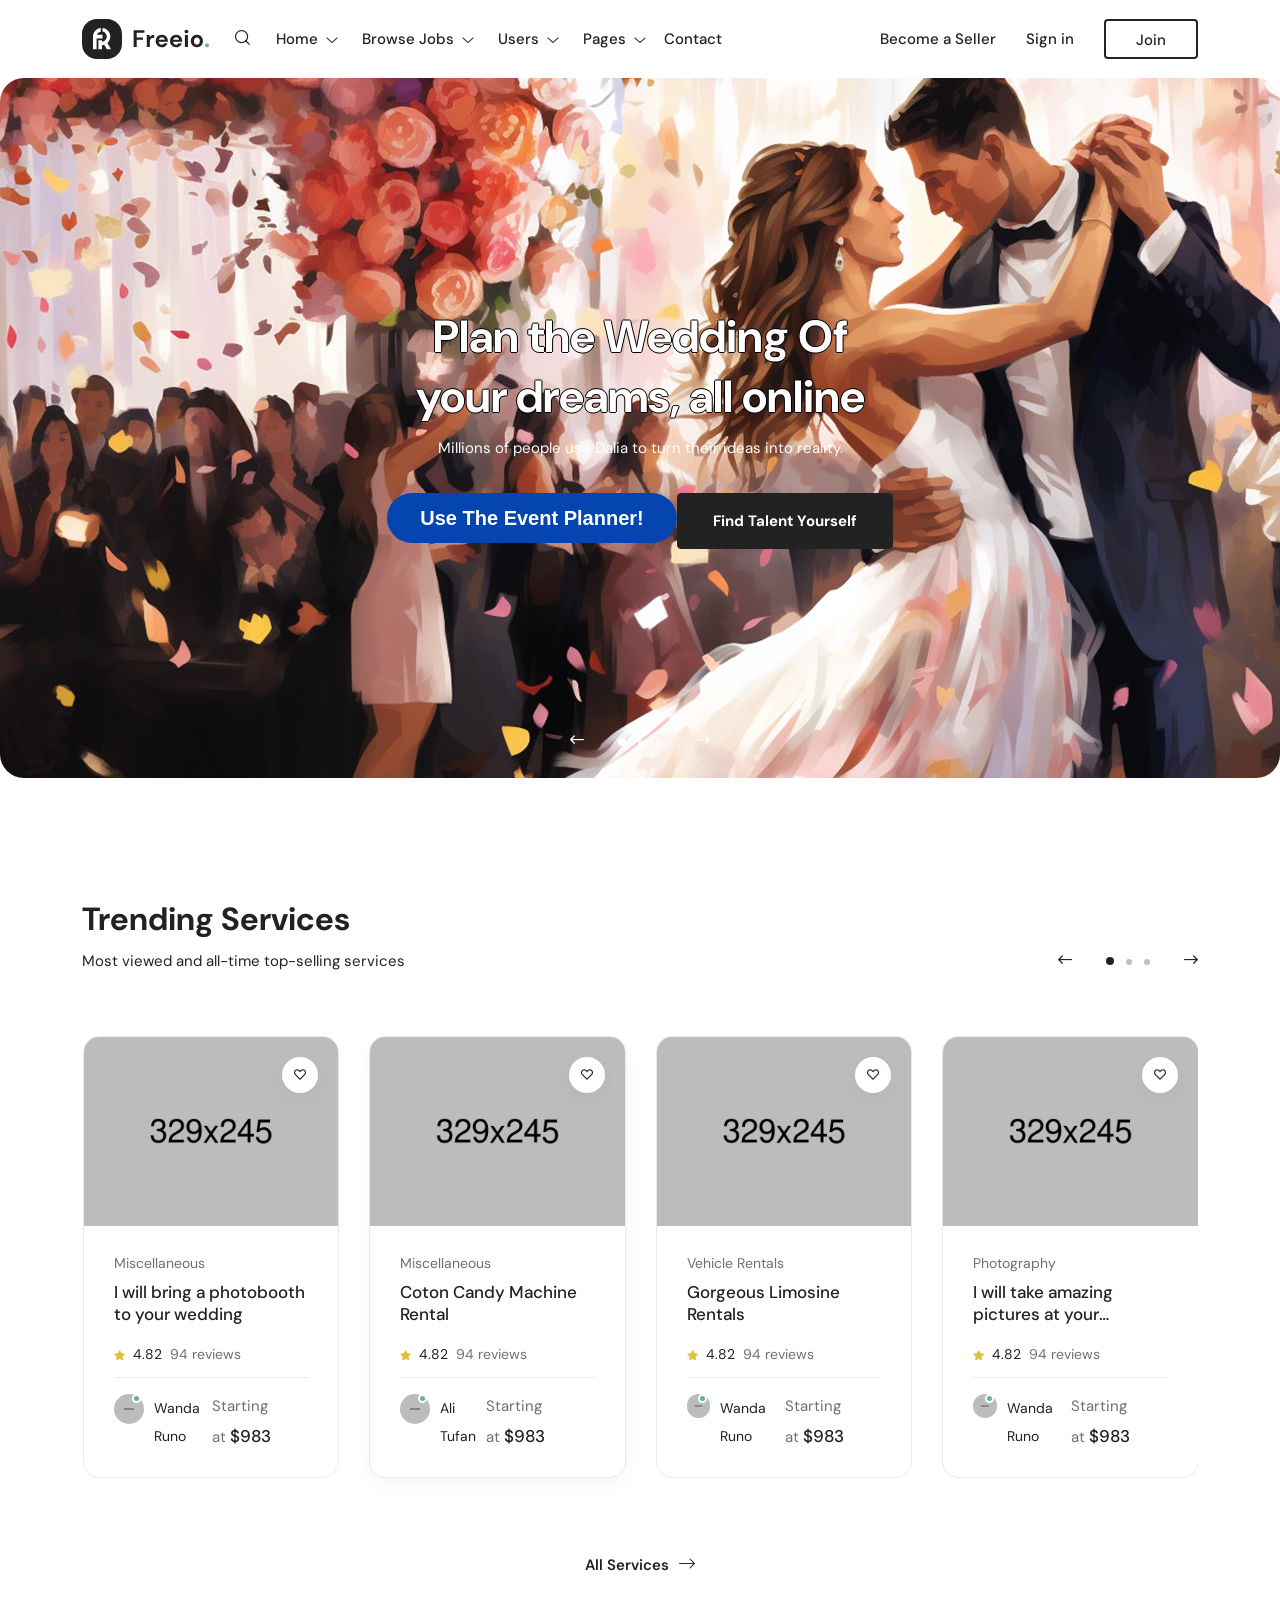
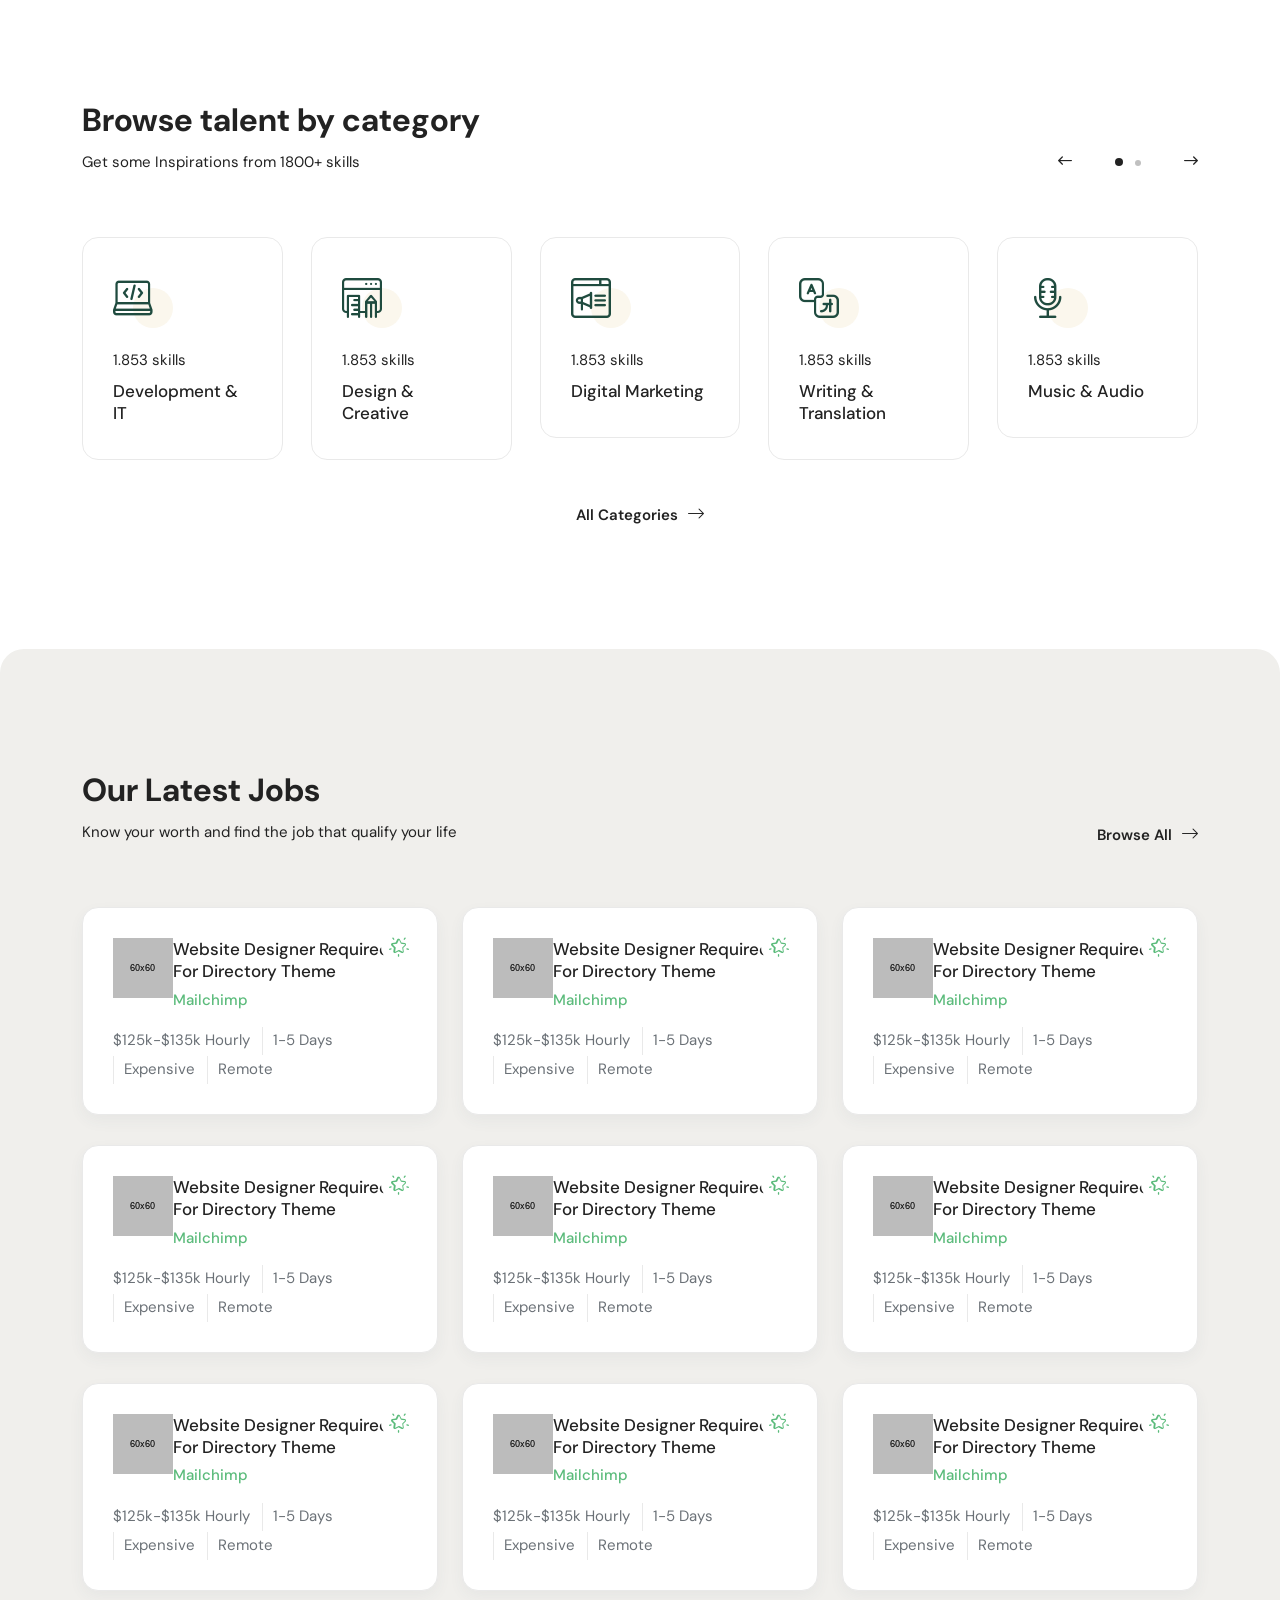
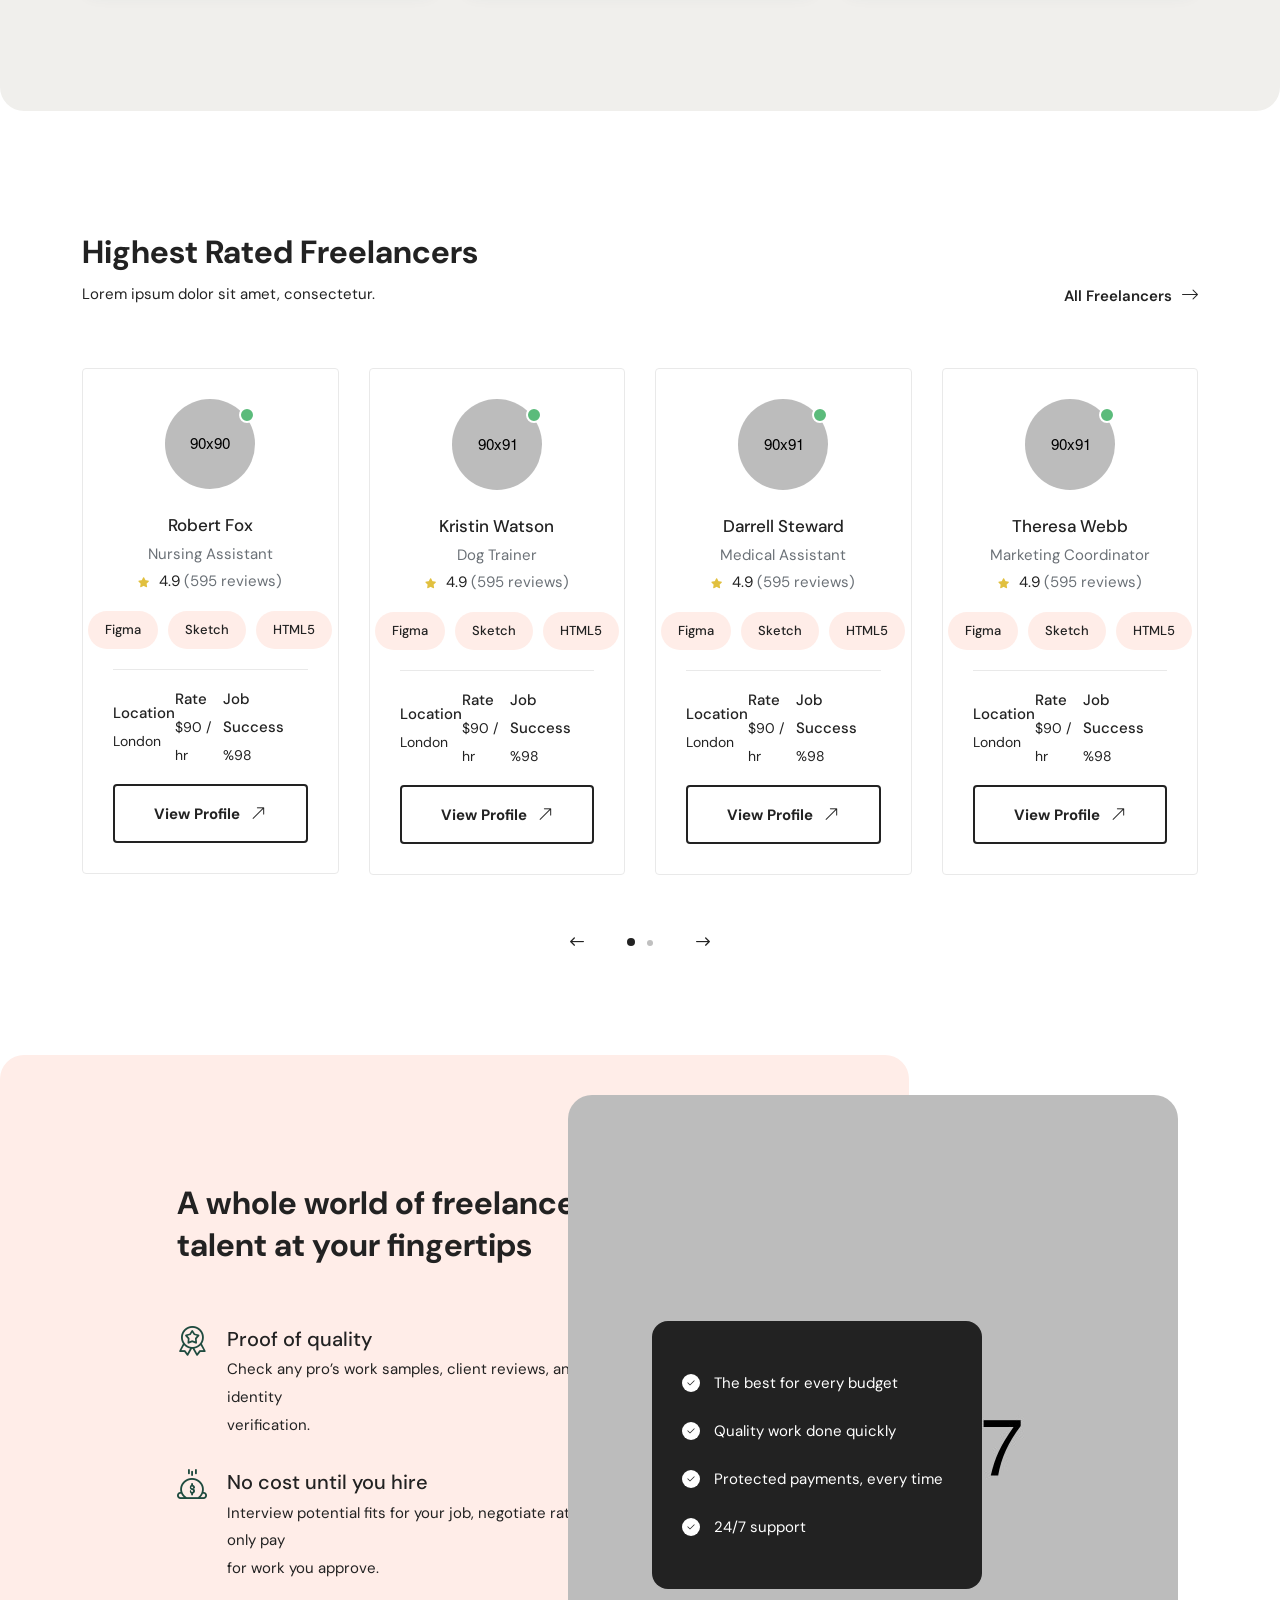
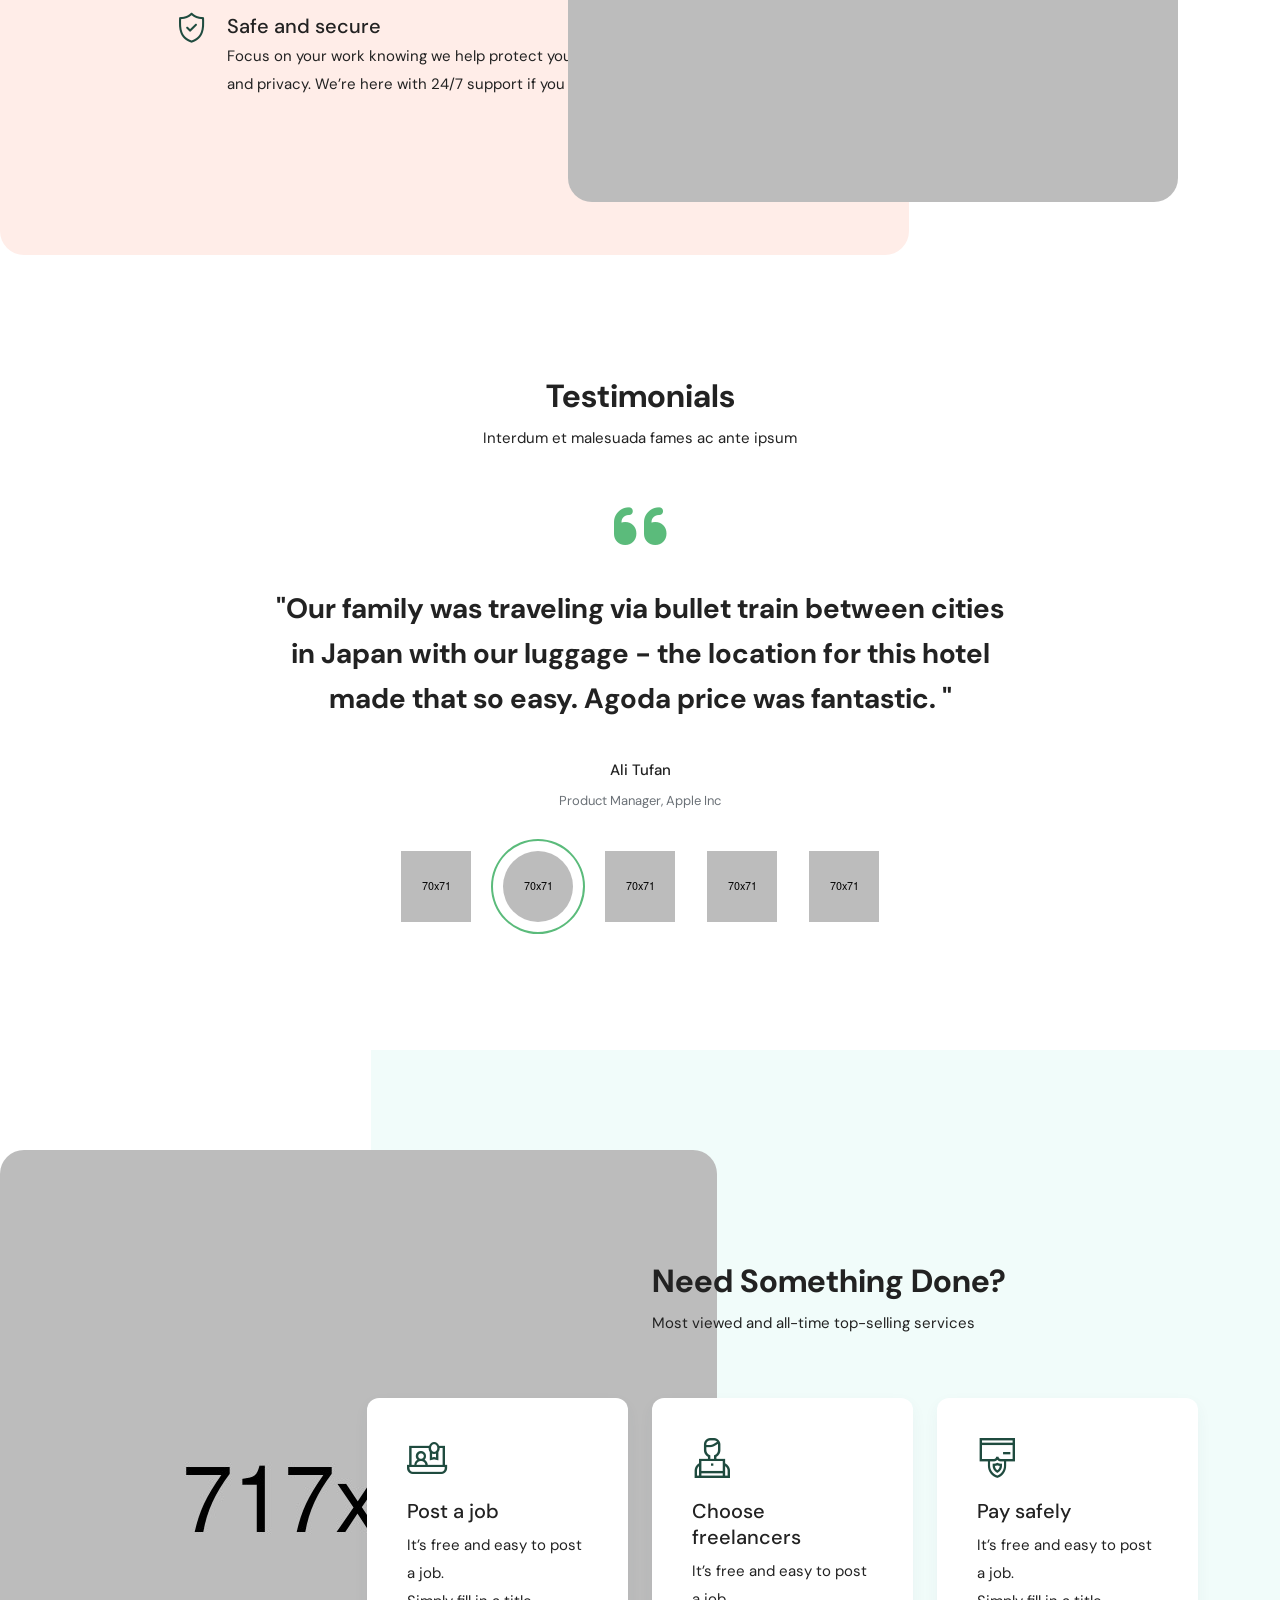
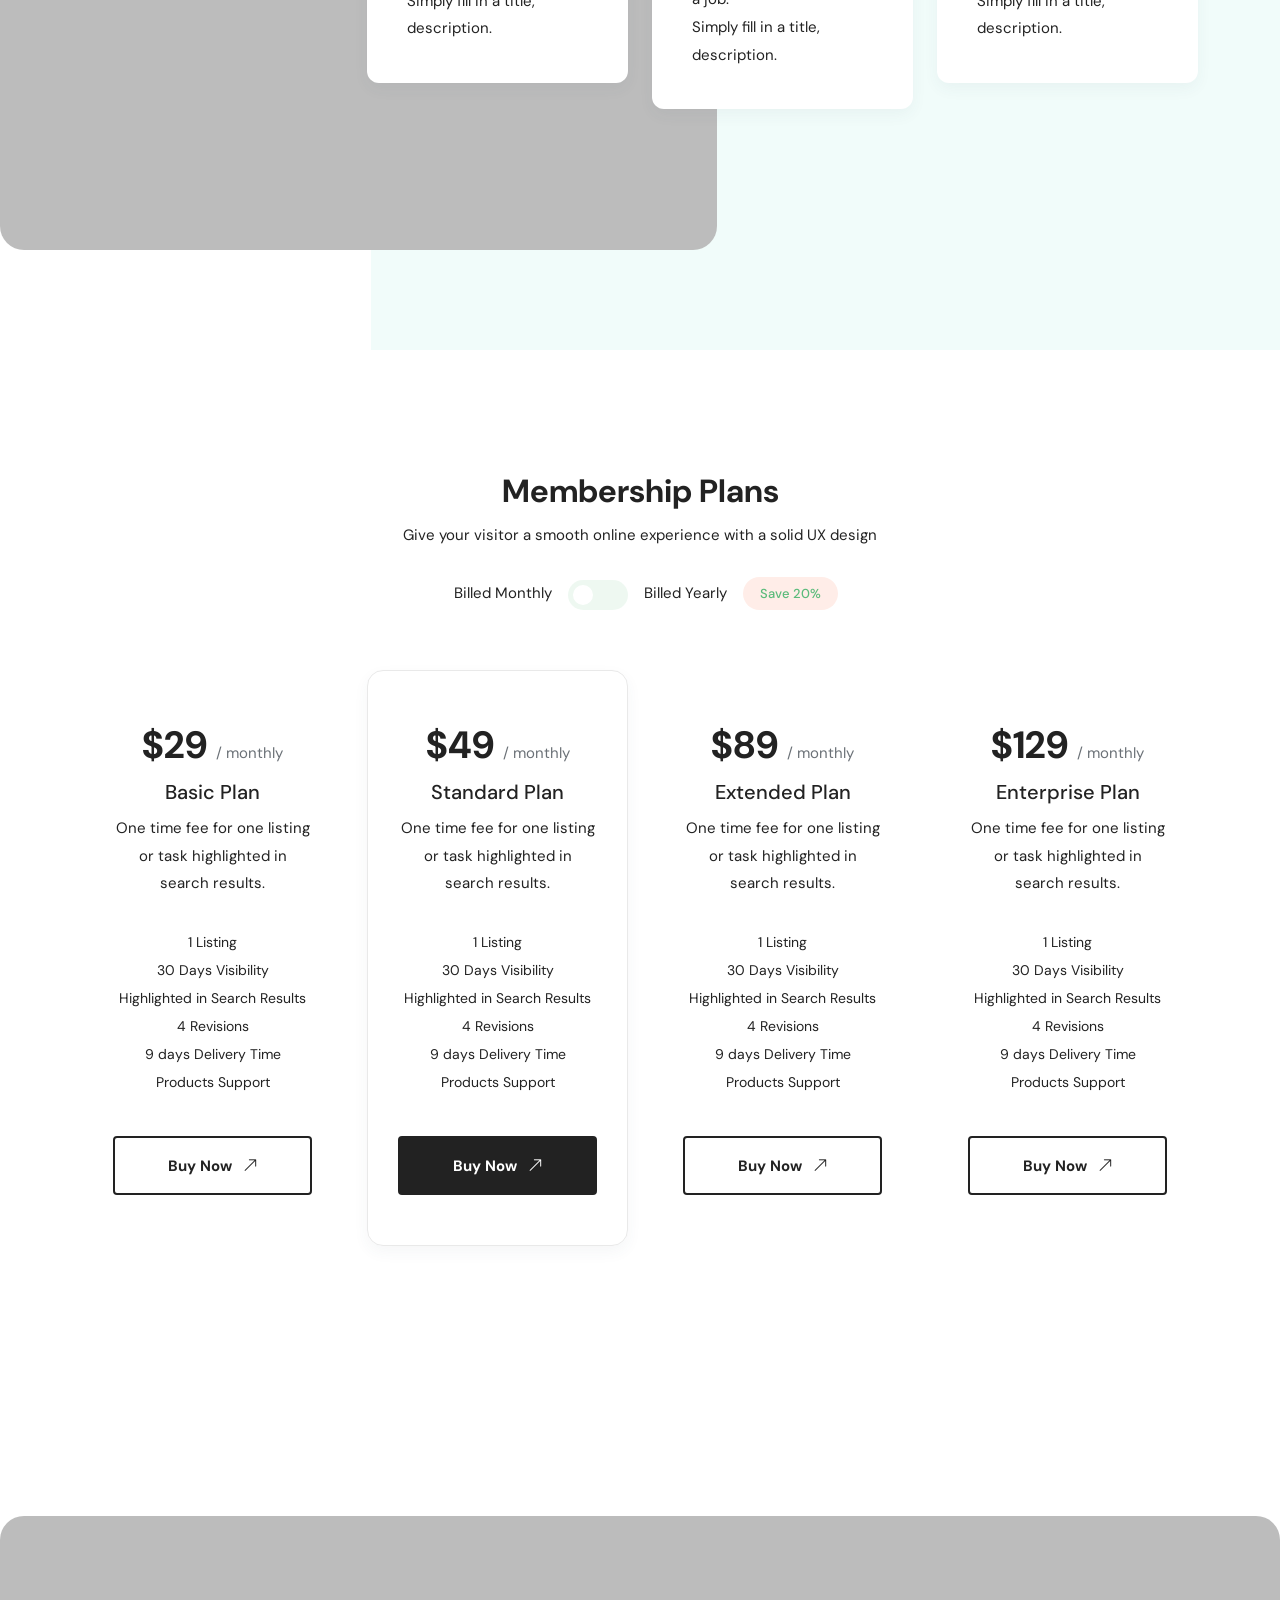
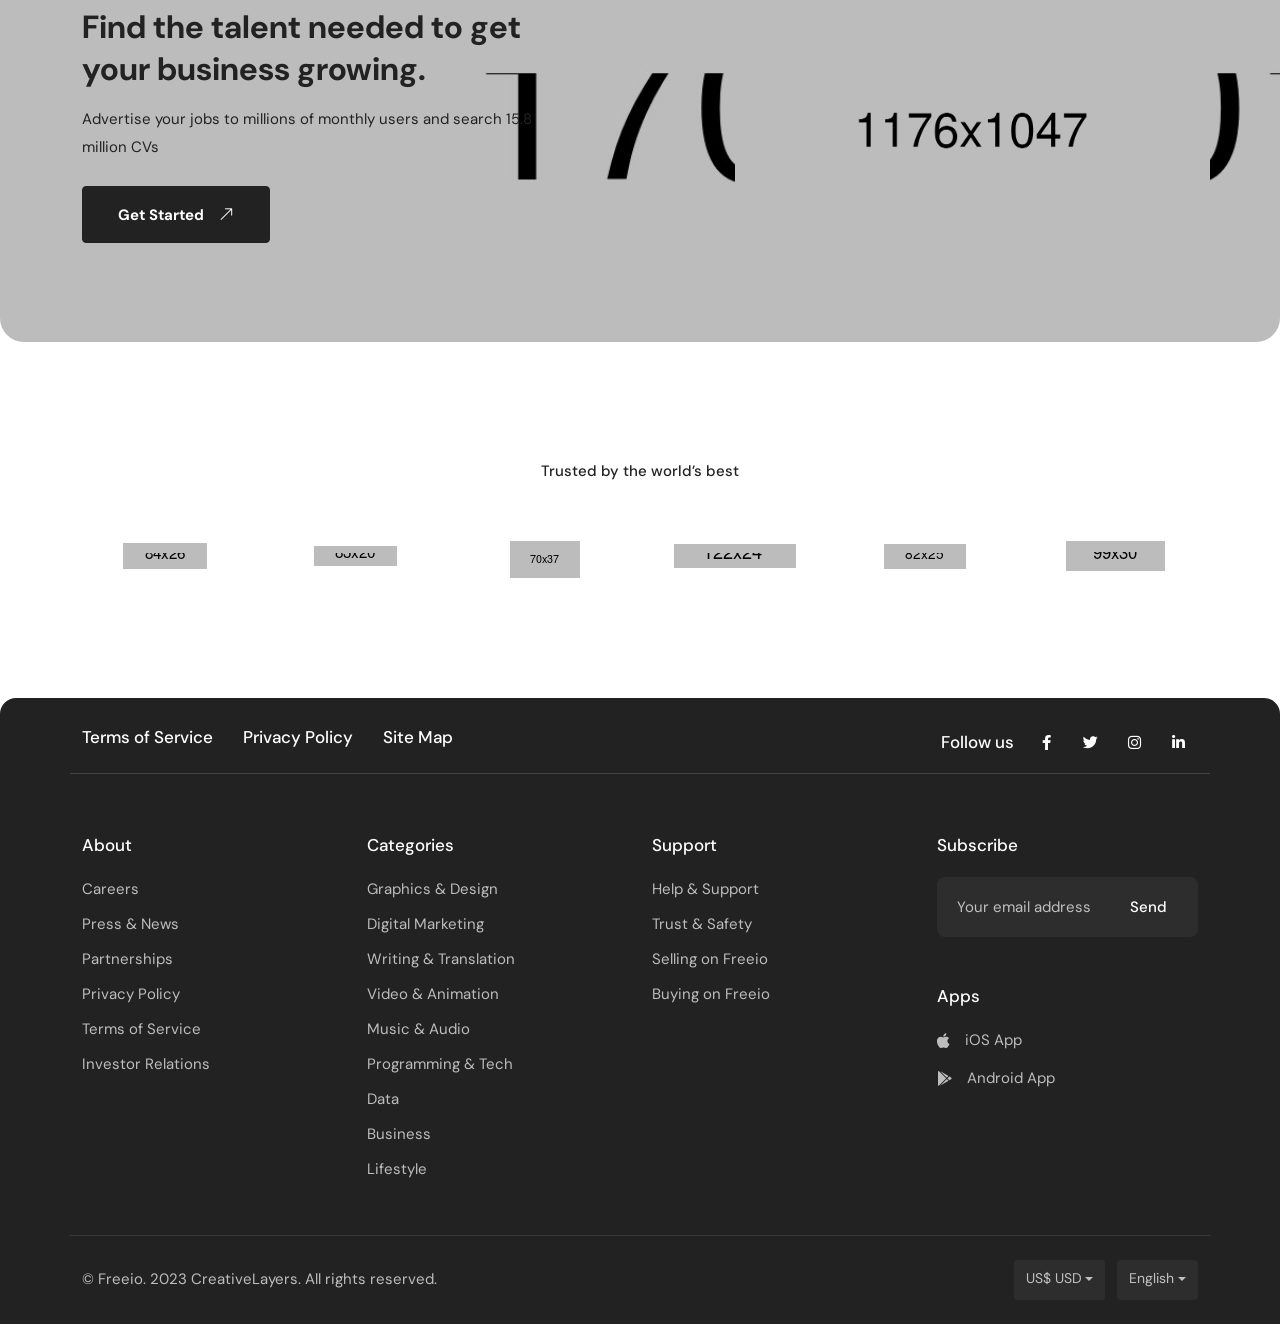
==== commit b65cff70: "added baseline survey" ====
--- a/main-files/html/index10.html
+++ b/main-files/html/index10.html
@@ -417,11 +417,11 @@
                   <div class="container">
                     <div class="row">
                       <div class="col-xl-7 mx-auto text-center">
-                        <h3 class="banner-title">With talented freelancers <br class="d-none d-lg-block">ando more work.</h3>
-                        <p class="banner-text text-white ff-heading mb30">Millions of people use freeio.com to turn their ideas into reality.</p>
+                        <h3 class="banner-title">Plan the Wedding Of<br class="d-none d-lg-block">your dreams, all online</h3>
+                        <p class="banner-text text-white ff-heading mb30">Millions of people use Dalia to turn their ideas into reality.</p>
                         <div class="d-sm-flex justify-content-center banner-btn">
-                          <a href="page-project-v1.html" class="ud-btn btn-white me-0 me-sm-3">Find Work</a>
-                          <a href="page-freelancer-v1.html" class="ud-btn btn-dark">Find Talent</a>
+                          <button data-tf-popup="ZA3KAYyt" data-tf-opacity="100" data-tf-size="100" data-tf-iframe-props="title=form_title" data-tf-transitive-search-params data-tf-medium="snippet" style="all:unset;font-family:Helvetica,Arial,sans-serif;display:inline-block;max-width:100%;white-space:nowrap;overflow:hidden;text-overflow:ellipsis;background-color:#0445AF;color:#fff;font-size:20px;border-radius:25px;padding:0 33px;font-weight:bold;height:50px;cursor:pointer;line-height:50px;text-align:center;margin:0;text-decoration:none;">Use The Event Planner!</button>
+                          <a href="page-freelancer-v1.html" class="ud-btn btn-dark">Find Talent Yourself</a>
                         </div>
                       </div>
                     </div>
@@ -485,8 +485,8 @@
                     <a href="" class="listing-fav fz12"><span class="far fa-heart"></span></a>
                   </div>
                   <div class="list-content">
-                    <p class="list-text body-color fz14 mb-1">Web & App Design</p>
-                    <h5 class="list-title"><a href="page-services-single.html">I will design modern websites in figma or adobe xd</a></h5>
+                    <p class="list-text body-color fz14 mb-1">Miscellaneous</p>
+                    <h5 class="list-title"><a href="page-services-single.html">I will bring a photobooth to your wedding</a></h5>
                     <div class="review-meta d-flex align-items-center">
                       <i class="fas fa-star fz10 review-color me-2"></i>
                       <p class="mb-0 body-color fz14"><span class="dark-color me-2">4.82</span>94 reviews</p>
@@ -514,8 +514,8 @@
                     <a href="" class="listing-fav fz12"><span class="far fa-heart"></span></a>
                   </div>
                   <div class="list-content">
-                    <p class="list-text body-color fz14 mb-1">Art & Illustration</p>
-                    <h5 class="list-title"><a href="page-services-single.html">I will create modern flat design illustration</a></h5>
+                    <p class="list-text body-color fz14 mb-1">Miscellaneous</p>
+                    <h5 class="list-title"><a href="page-services-single.html">Coton Candy Machine Rental</a></h5>
                     <div class="review-meta d-flex align-items-center">
                       <i class="fas fa-star fz10 review-color me-2"></i>
                       <p class="mb-0 body-color fz14"><span class="dark-color me-2">4.82</span>94 reviews</p>
@@ -543,8 +543,8 @@
                     <a href="" class="listing-fav fz12"><span class="far fa-heart"></span></a>
                   </div>
                   <div class="list-content">
-                    <p class="list-text body-color fz14 mb-1">Design & Creative</p>
-                    <h5 class="list-title line-clamp2"><a href="page-services-single.html">I will build a fully responsive design in HTML,CSS, bootstrap, and javascript</a></h5>
+                    <p class="list-text body-color fz14 mb-1">Vehicle Rentals</p>
+                    <h5 class="list-title line-clamp2"><a href="page-services-single.html">Gorgeous Limosine Rentals</a></h5>
                     <div class="review-meta d-flex align-items-center">
                       <i class="fas fa-star fz10 review-color me-2"></i>
                       <p class="mb-0 body-color fz14"><span class="dark-color me-2">4.82</span>94 reviews</p>
@@ -572,8 +572,8 @@
                     <a href="" class="listing-fav fz12"><span class="far fa-heart"></span></a>
                   </div>
                   <div class="list-content">
-                    <p class="list-text body-color fz14 mb-1">Web & App Design</p>
-                    <h5 class="list-title line-clamp2"><a href="page-services-single.html">I will do mobile app development for ios and android</a></h5>
+                    <p class="list-text body-color fz14 mb-1">Photography</p>
+                    <h5 class="list-title line-clamp2"><a href="page-services-single.html">I will take amazing pictures at your Wedding</a></h5>
                     <div class="review-meta d-flex align-items-center">
                       <i class="fas fa-star fz10 review-color me-2"></i>
                       <p class="mb-0 body-color fz14"><span class="dark-color me-2">4.82</span>94 reviews</p>
@@ -1741,5 +1741,10 @@
 <script src="js/pricing-table.js"></script>
 <!-- Custom script for all pages -->
 <script src="js/script.js"></script>
+<script src="//embed.typeform.com/next/embed.js"></script>
+
 </body>
-</html>+</html>
+
+
+
--- a/main-files/html/css/style.css
+++ b/main-files/html/css/style.css
@@ -10812,6 +10812,7 @@
 
 .banner-title {
   color: #ffffff;
+  text-shadow: -1px 0 black, 0 1px black, 1px 0 black, 0 -1px black;
   font-size: 45px;
   font-family: var(--title-font-family);
   line-height: 60px;
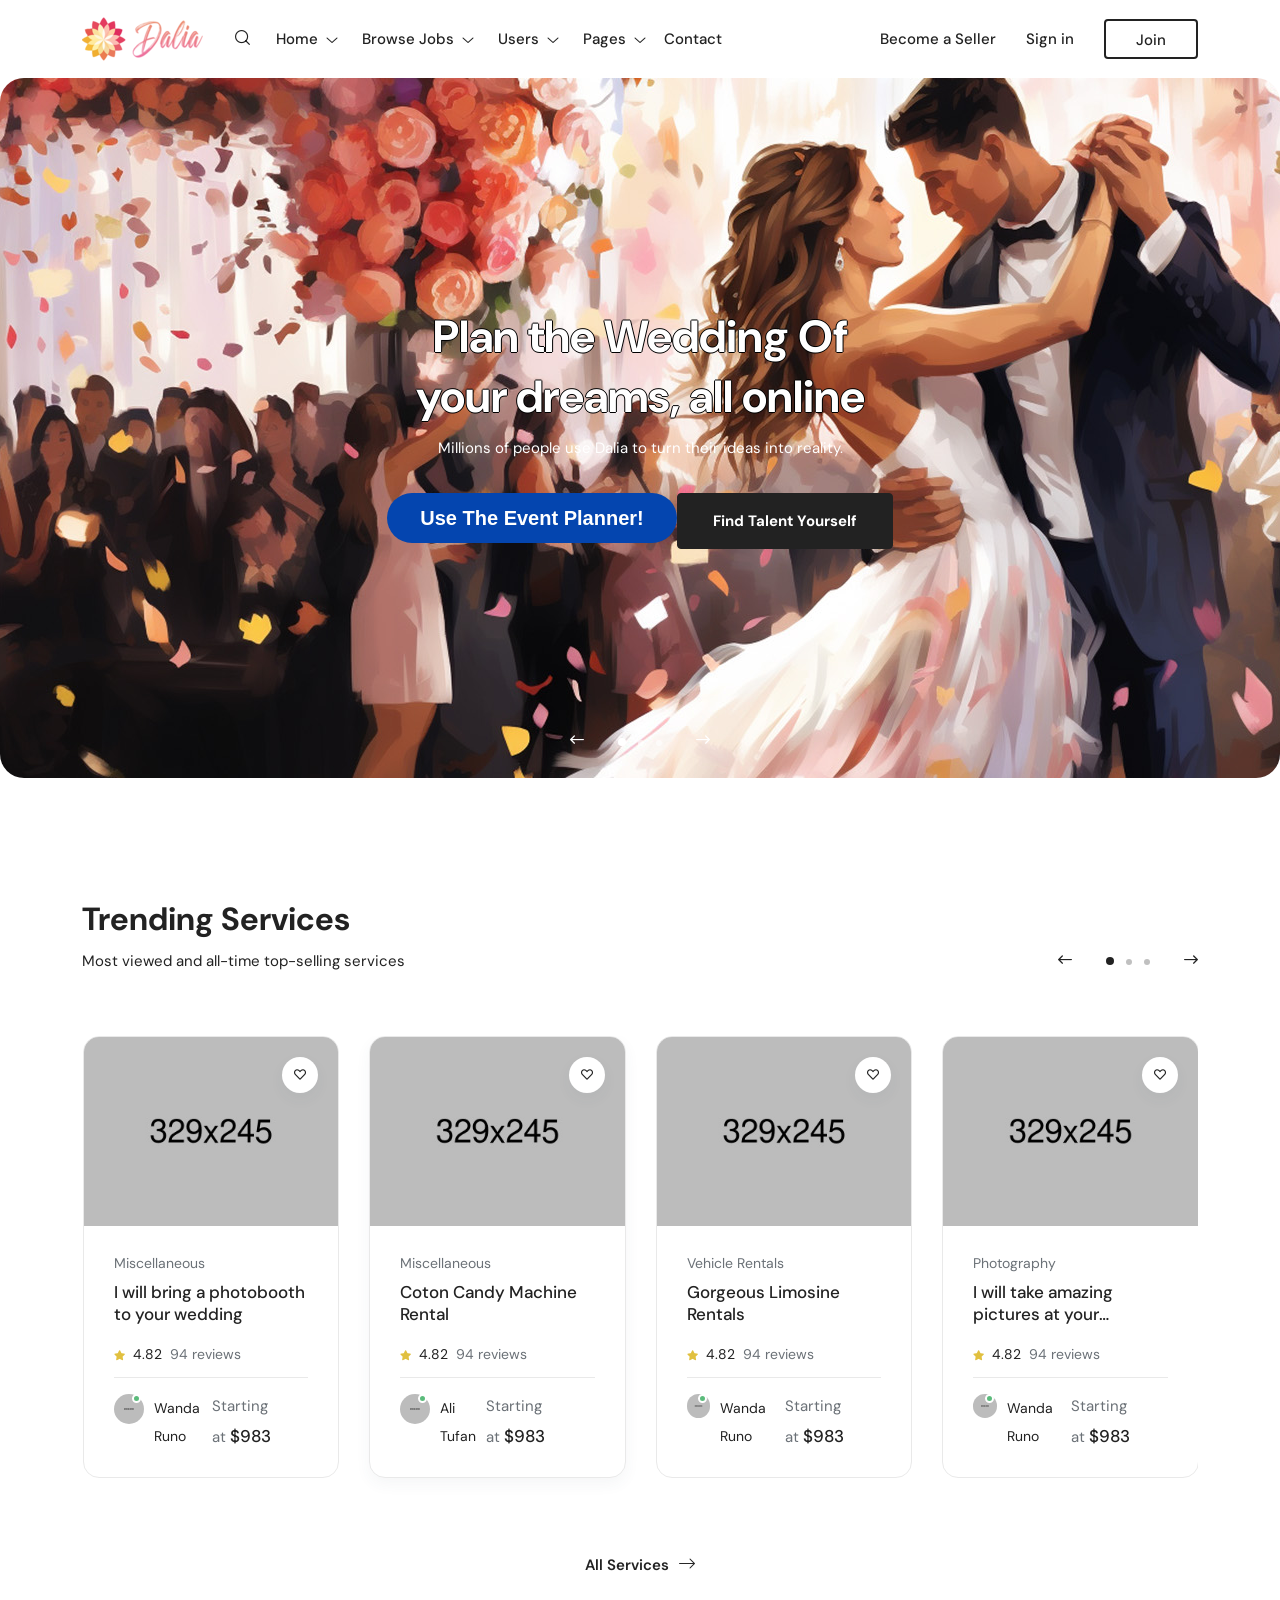
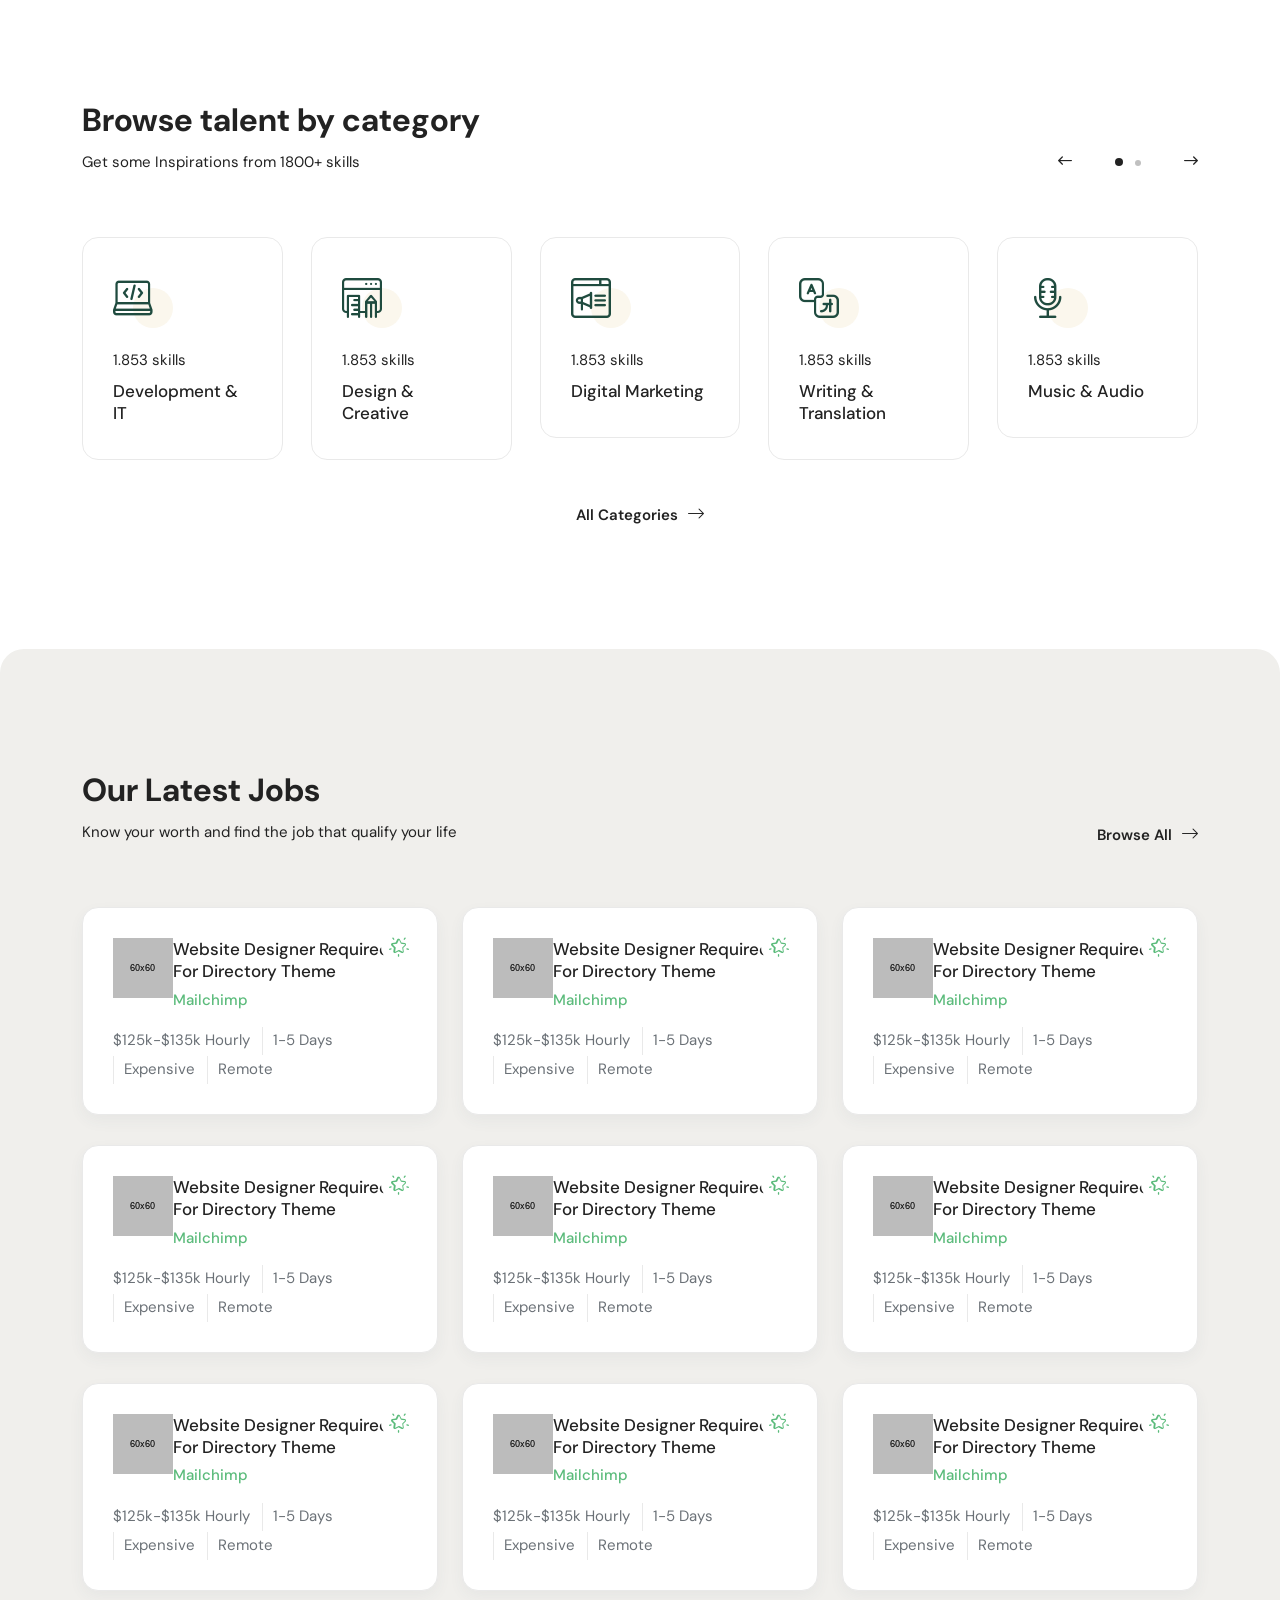
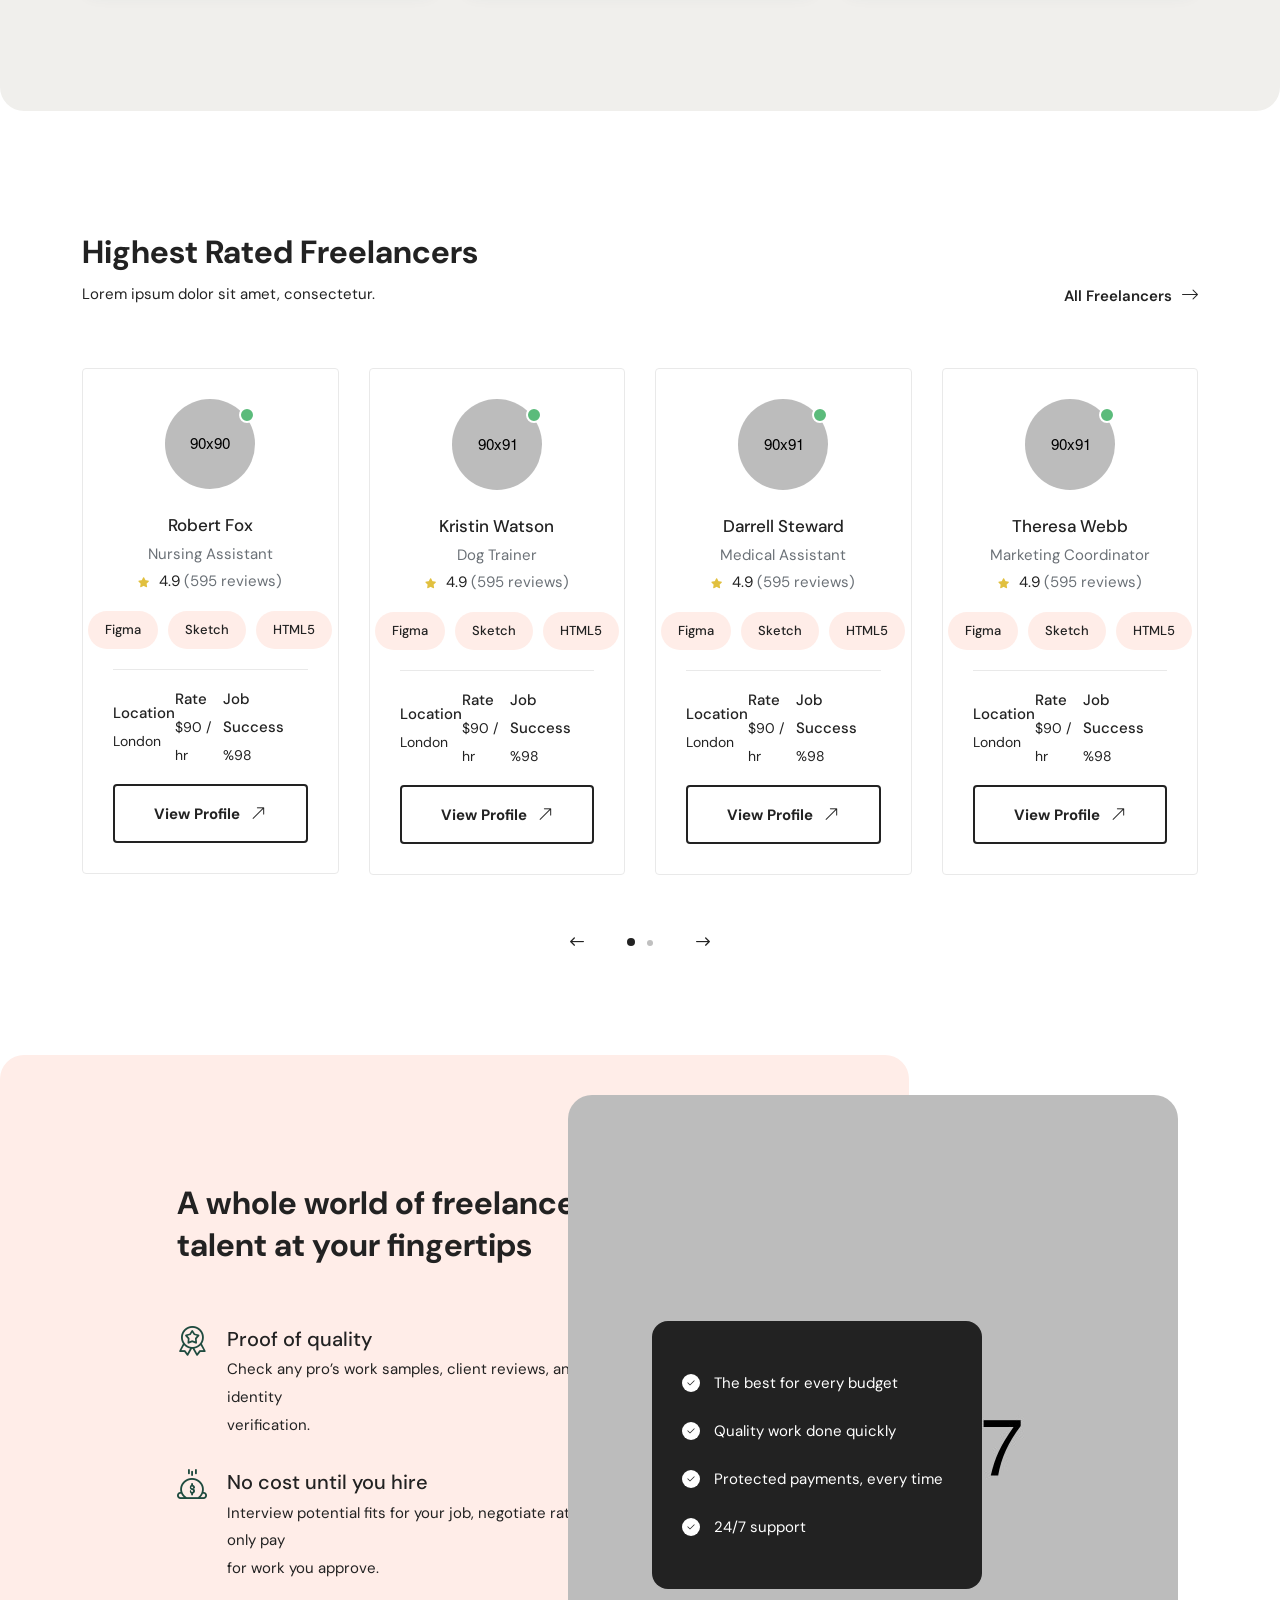
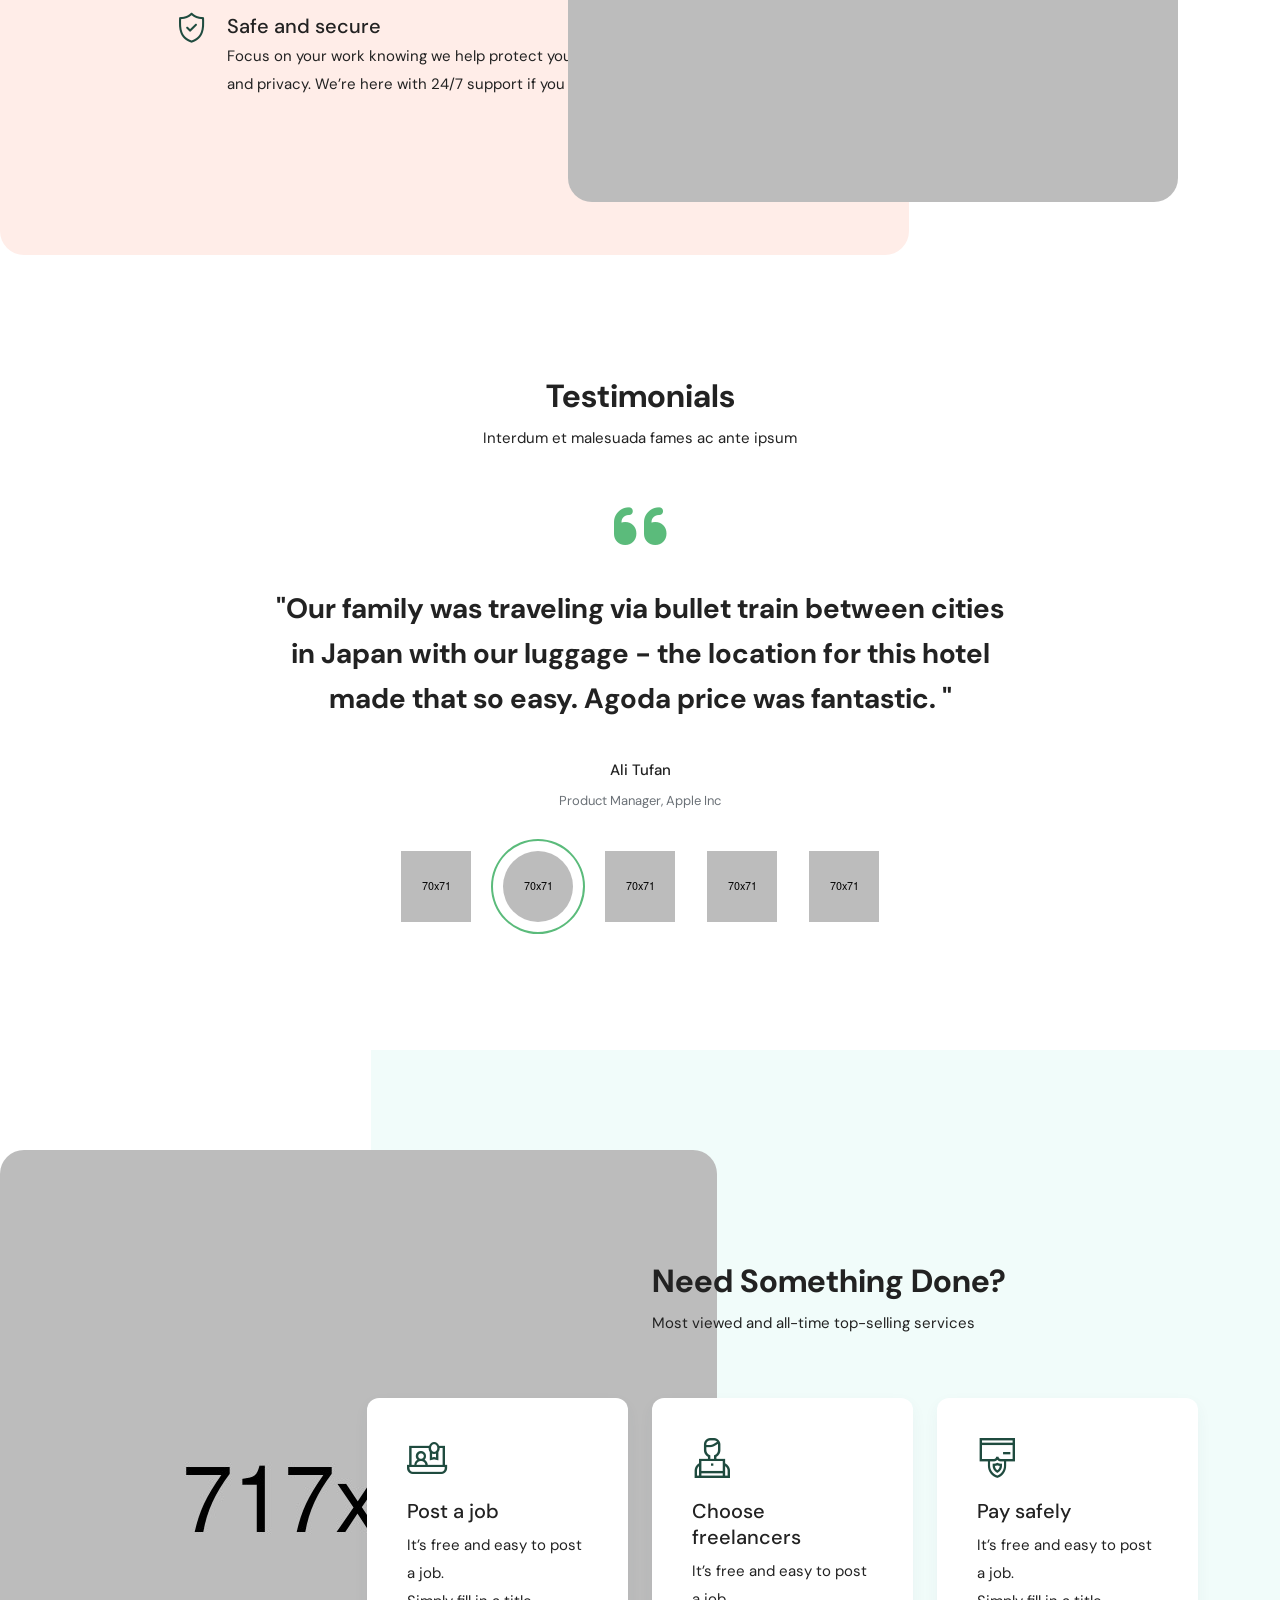
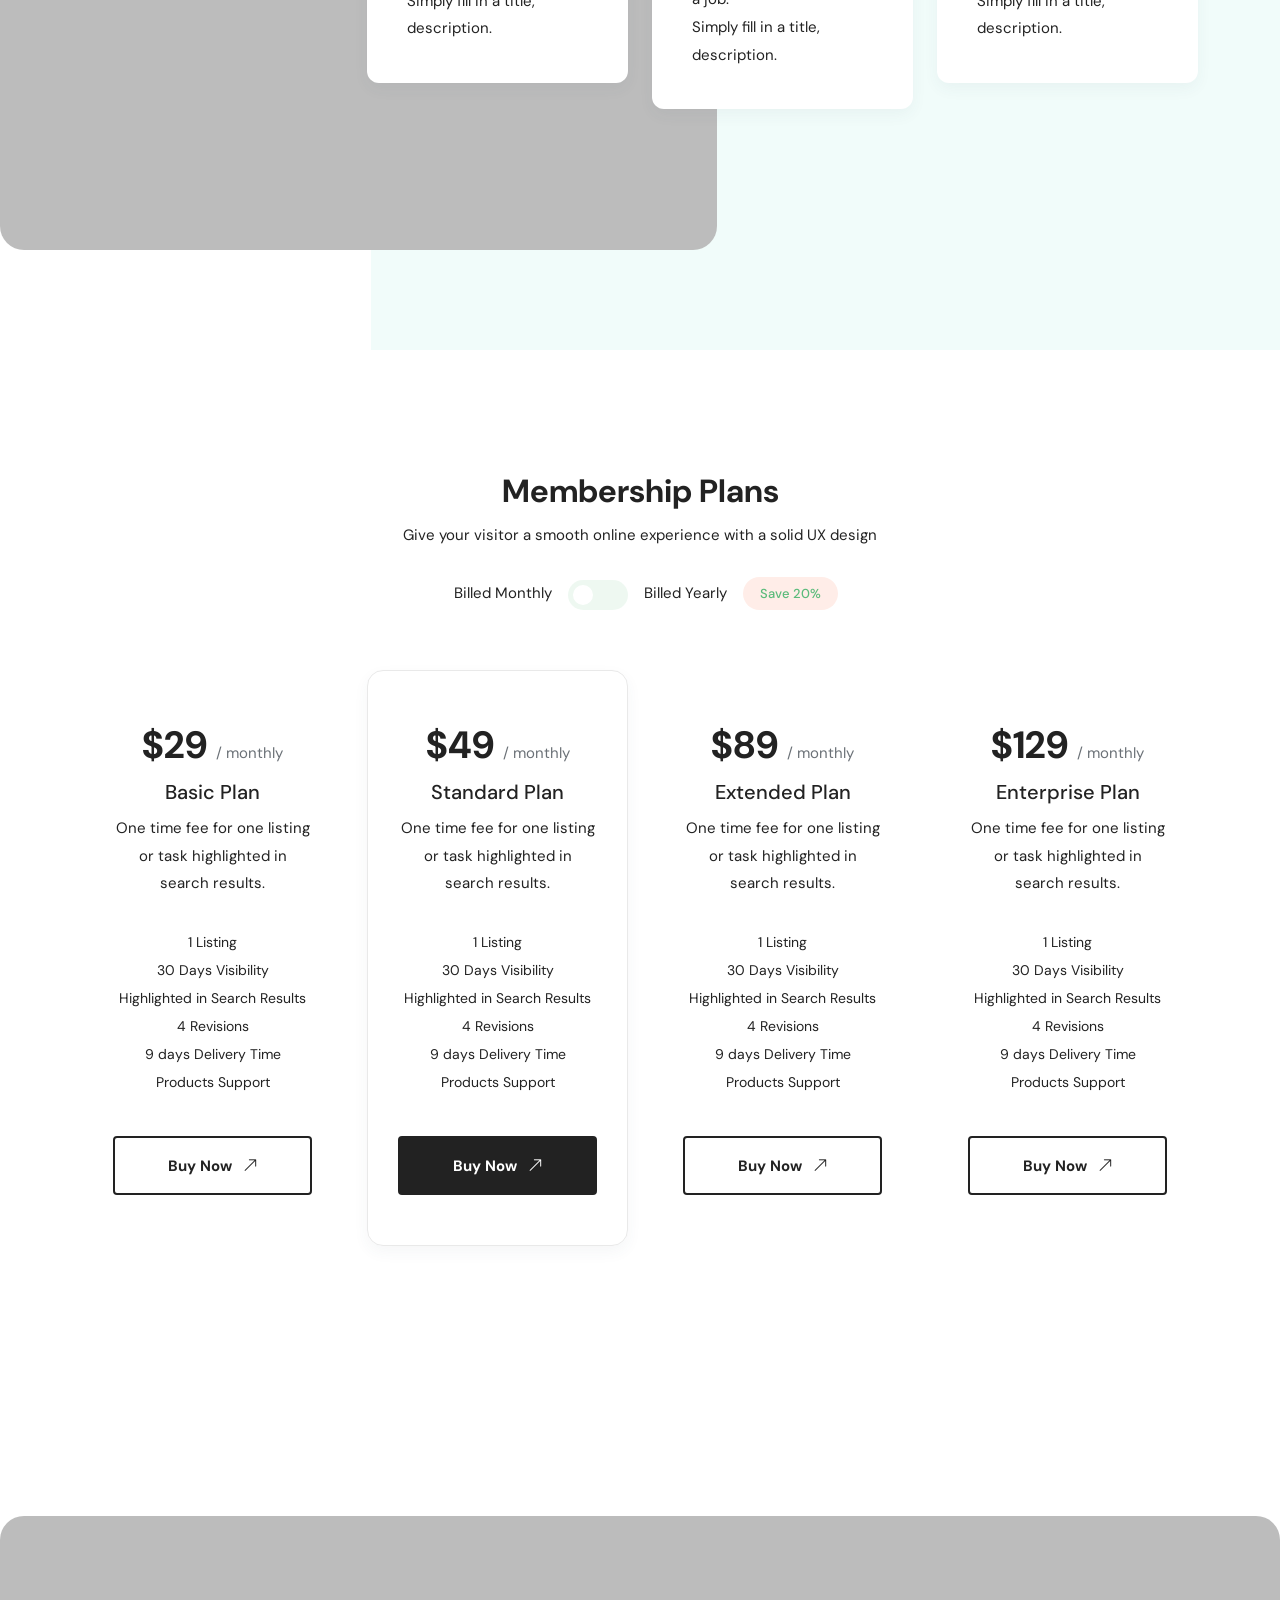
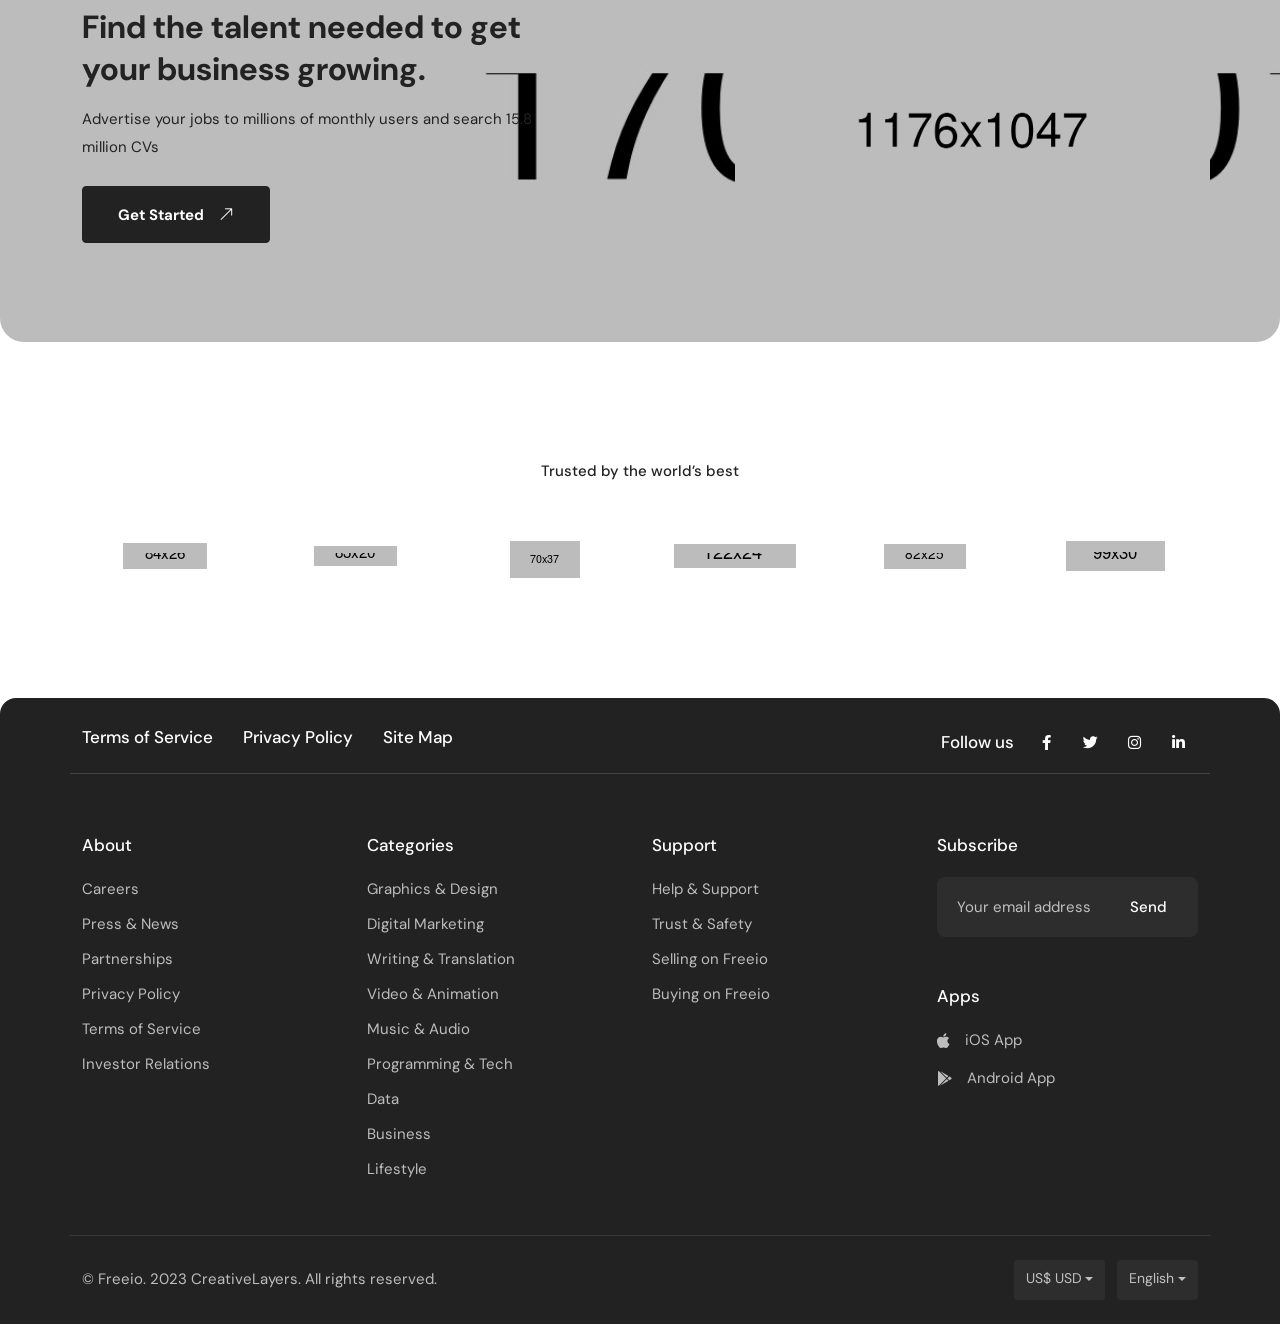
==== commit f07b72c9: "playing with logo" ====
--- a/main-files/html/index10.html
+++ b/main-files/html/index10.html
@@ -53,7 +53,7 @@
           <div class="col-auto">
             <div class="d-flex align-items-center justify-content-between">
               <div class="logos mr20">
-                <a class="header-logo logo2" href="index.html"><img src="images/header-logo-dark.svg" alt="Header Logo"></a>
+                <a class="header-logo logo2" href="index.html"><img src="images/test1_133x44.png" alt="Header Logo"></a>
               </div>
               <a class="login-info mr15" data-bs-toggle="modal" href="#exampleModalToggle" role="button"><span class="flaticon-loupe vam"></span></a>
               <!-- Responsive Menu Structure-->
@@ -245,7 +245,7 @@
       <div class="header bdrb1">
         <div class="menu_and_widgets">
           <div class="mobile_menu_bar d-flex justify-content-between align-items-center">
-            <a class="mobile_logo" href="#"><img src="images/header-logo-dark.svg" alt=""></a>
+            <a class="mobile_logo" href="#"><img src="images/test1_133x44.png" alt=""></a>
             <div class="right-side text-end">
               <a class="" href="page-login.html">join</a>
               <a class="menubar ml30" href="#menu"><img src="images/mobile-dark-nav-icon.svg" alt=""></a>
